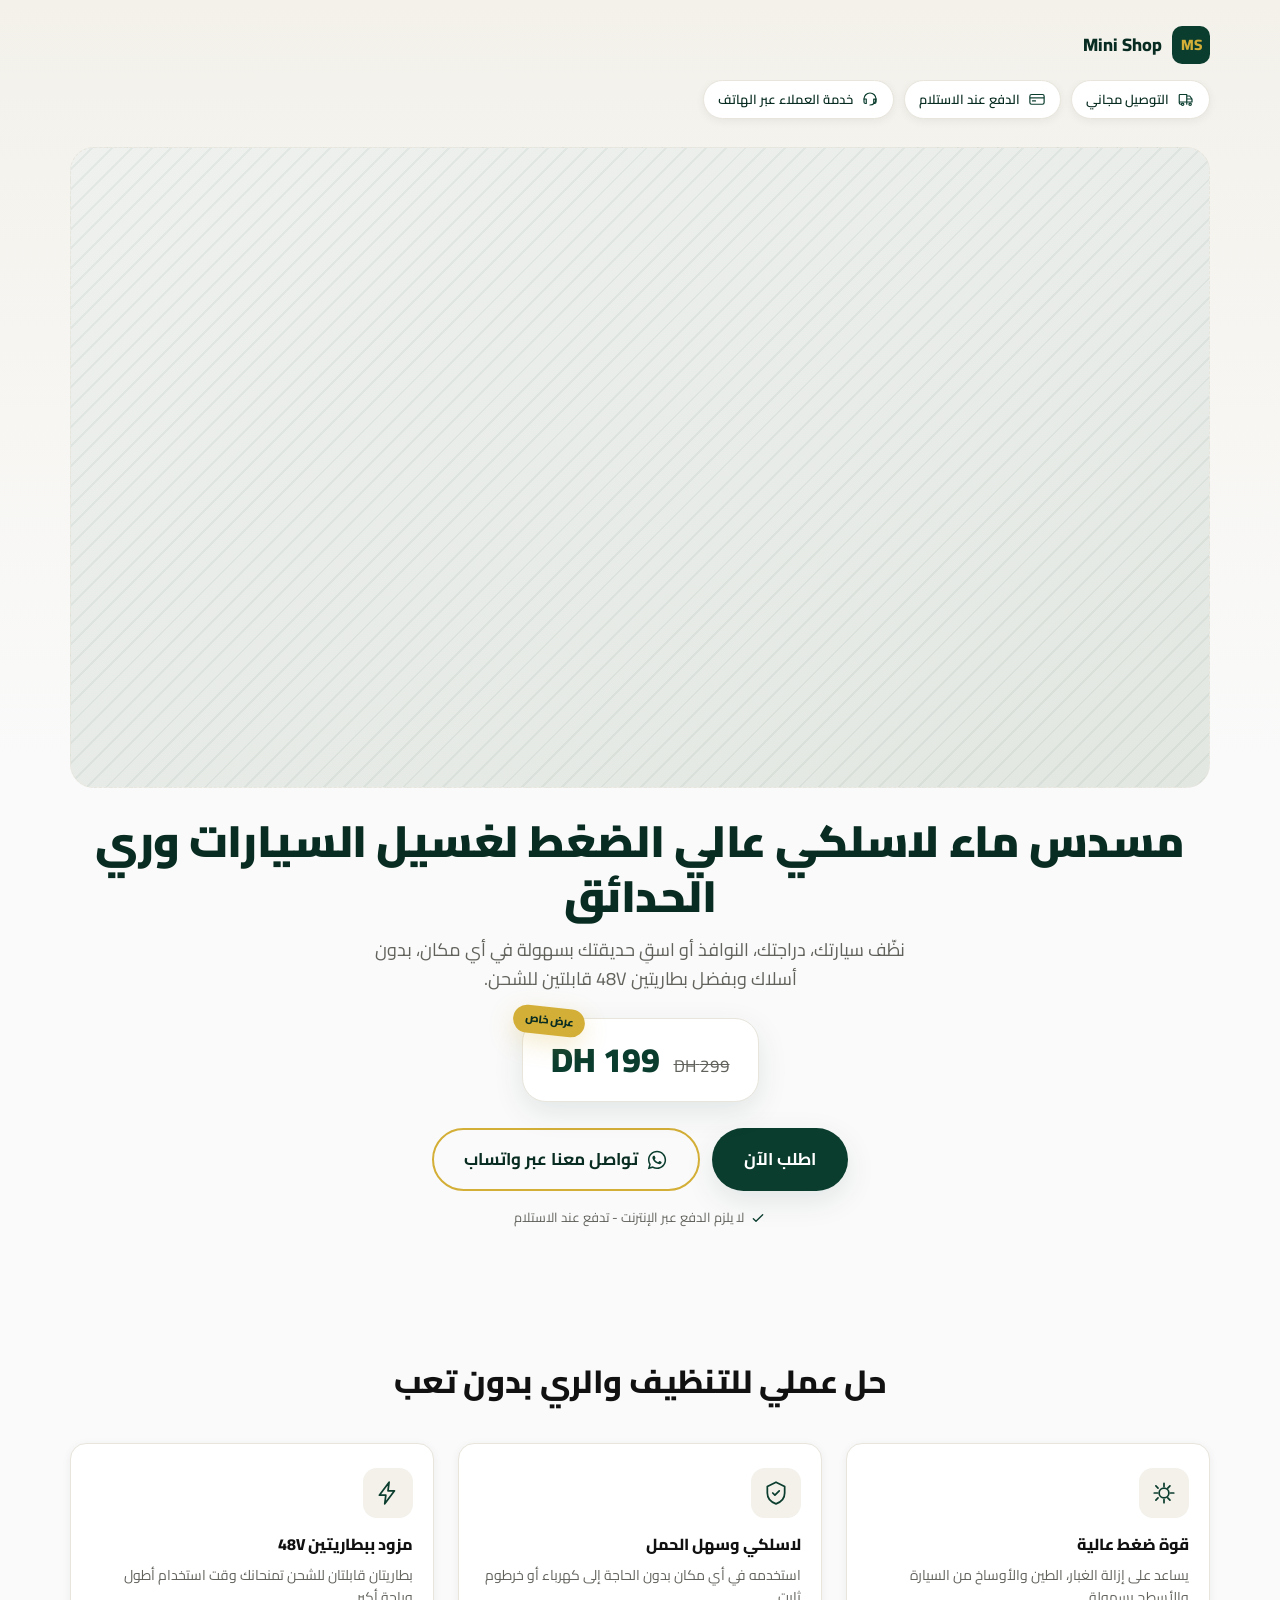
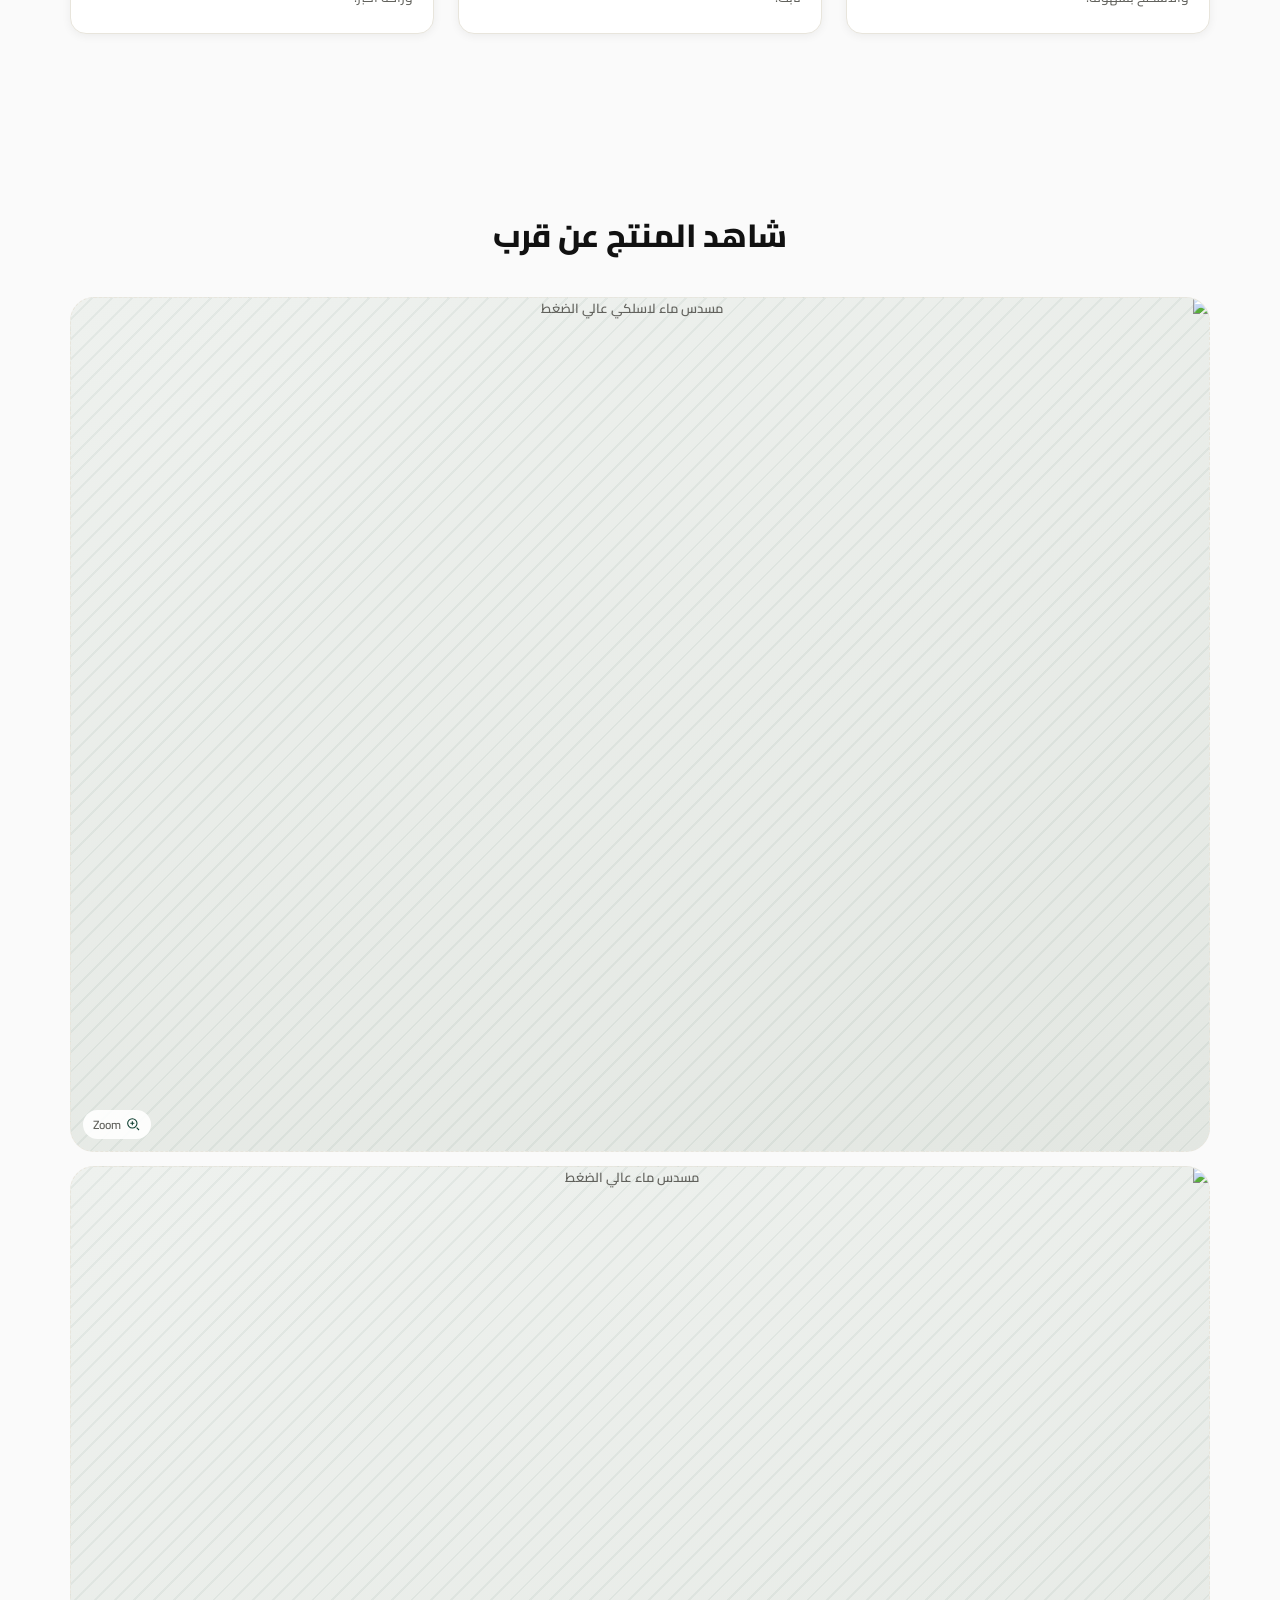
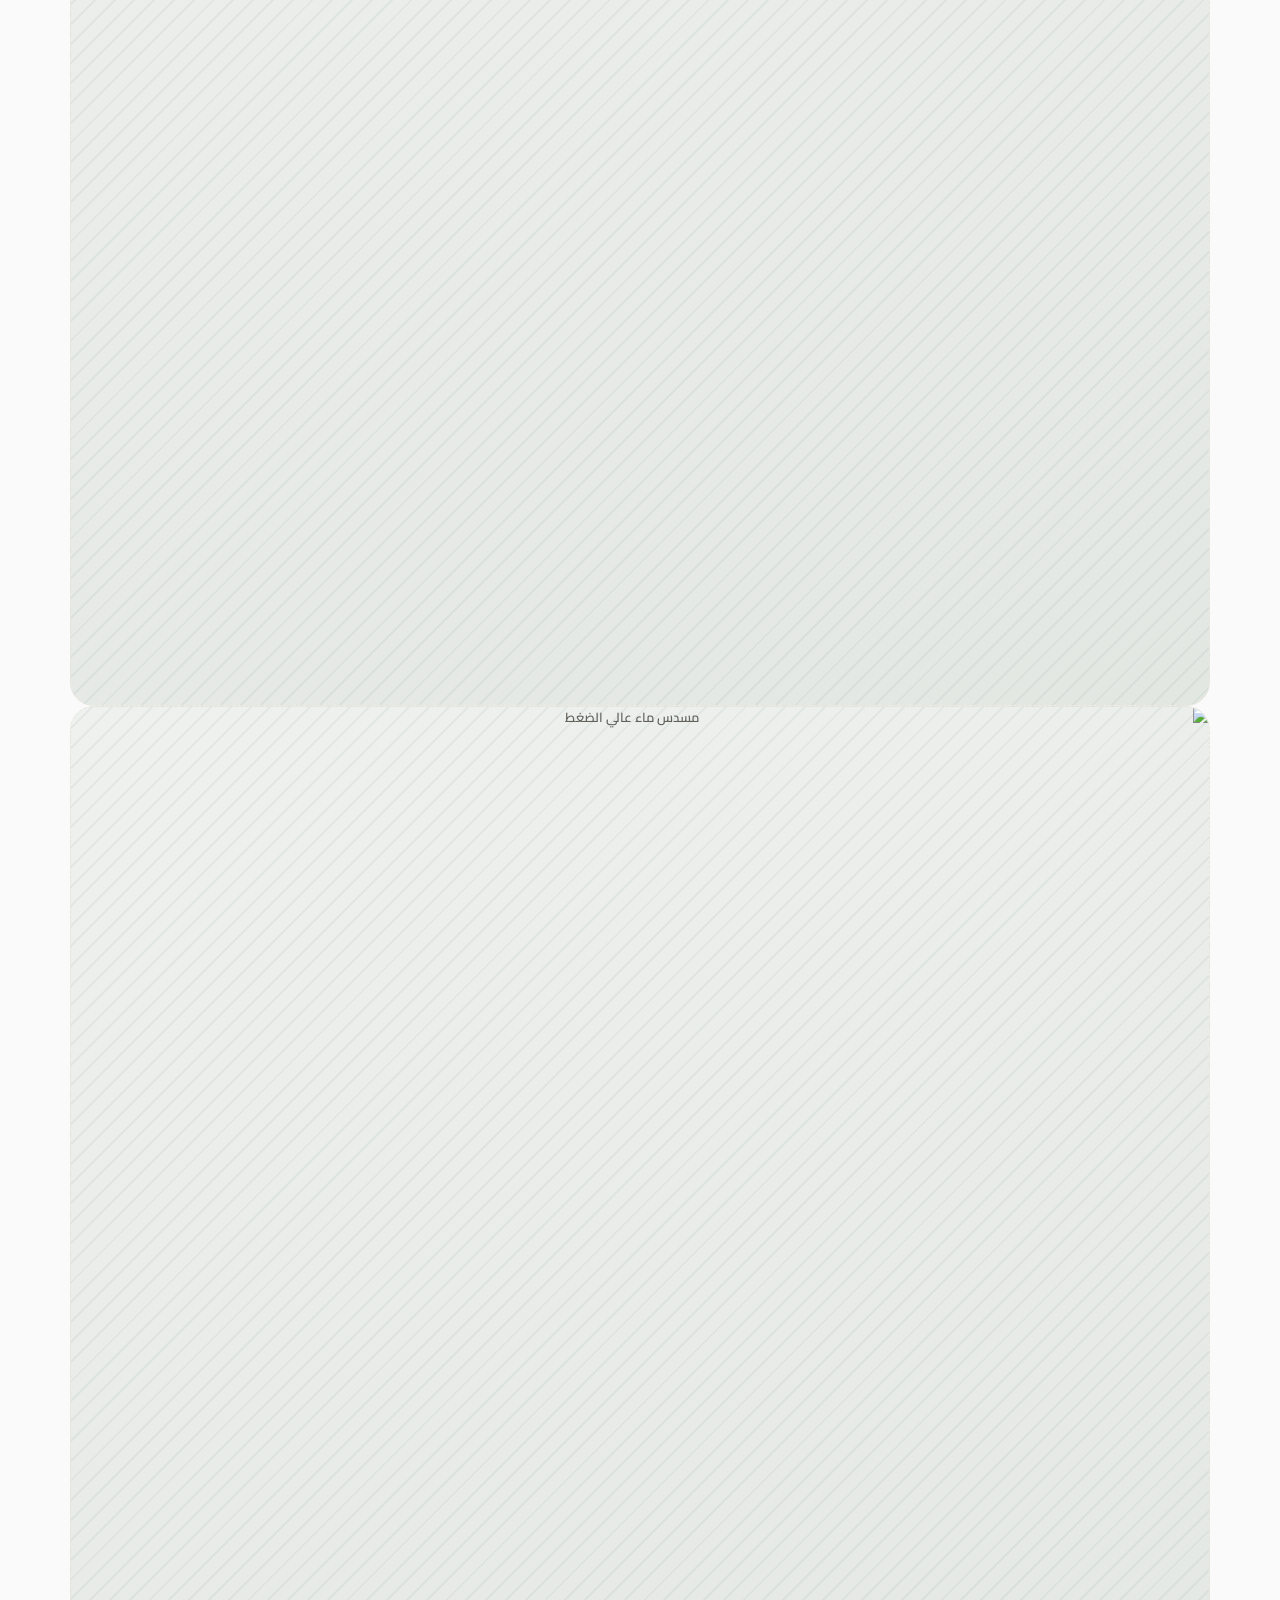
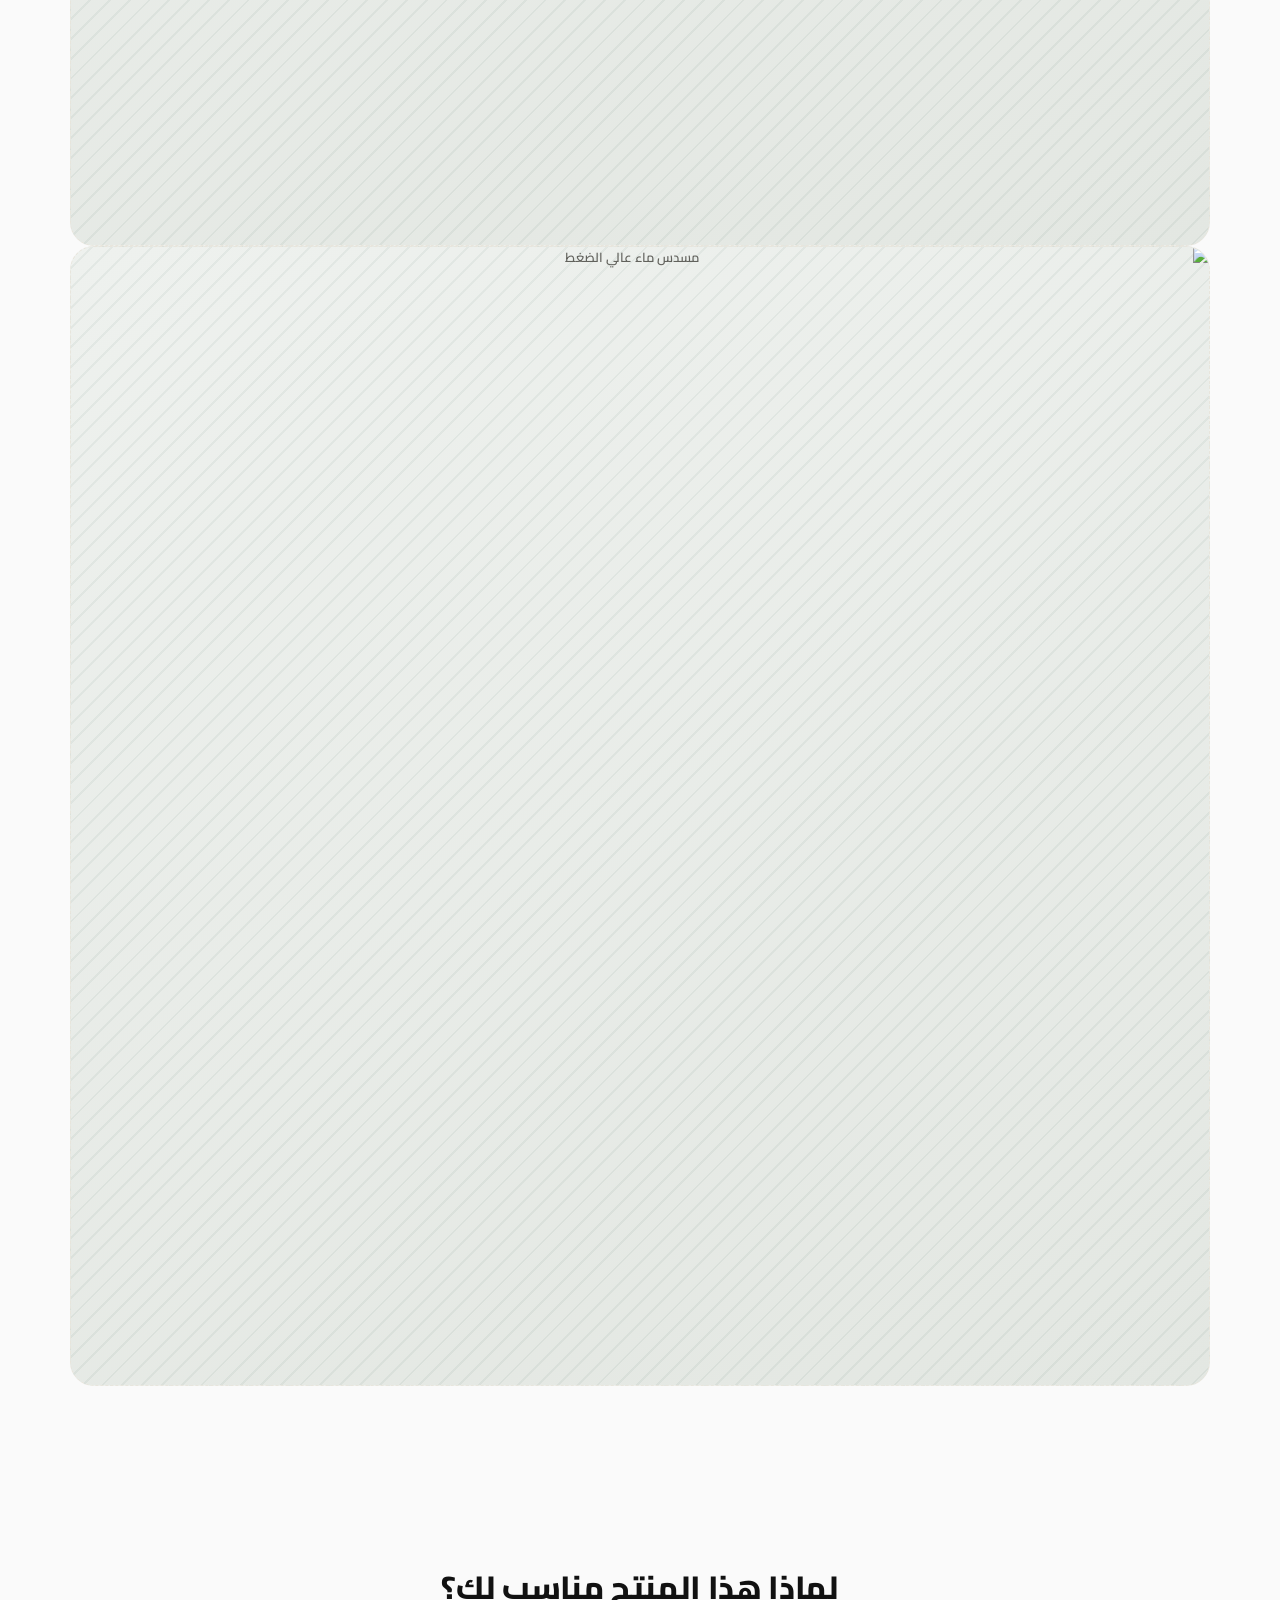
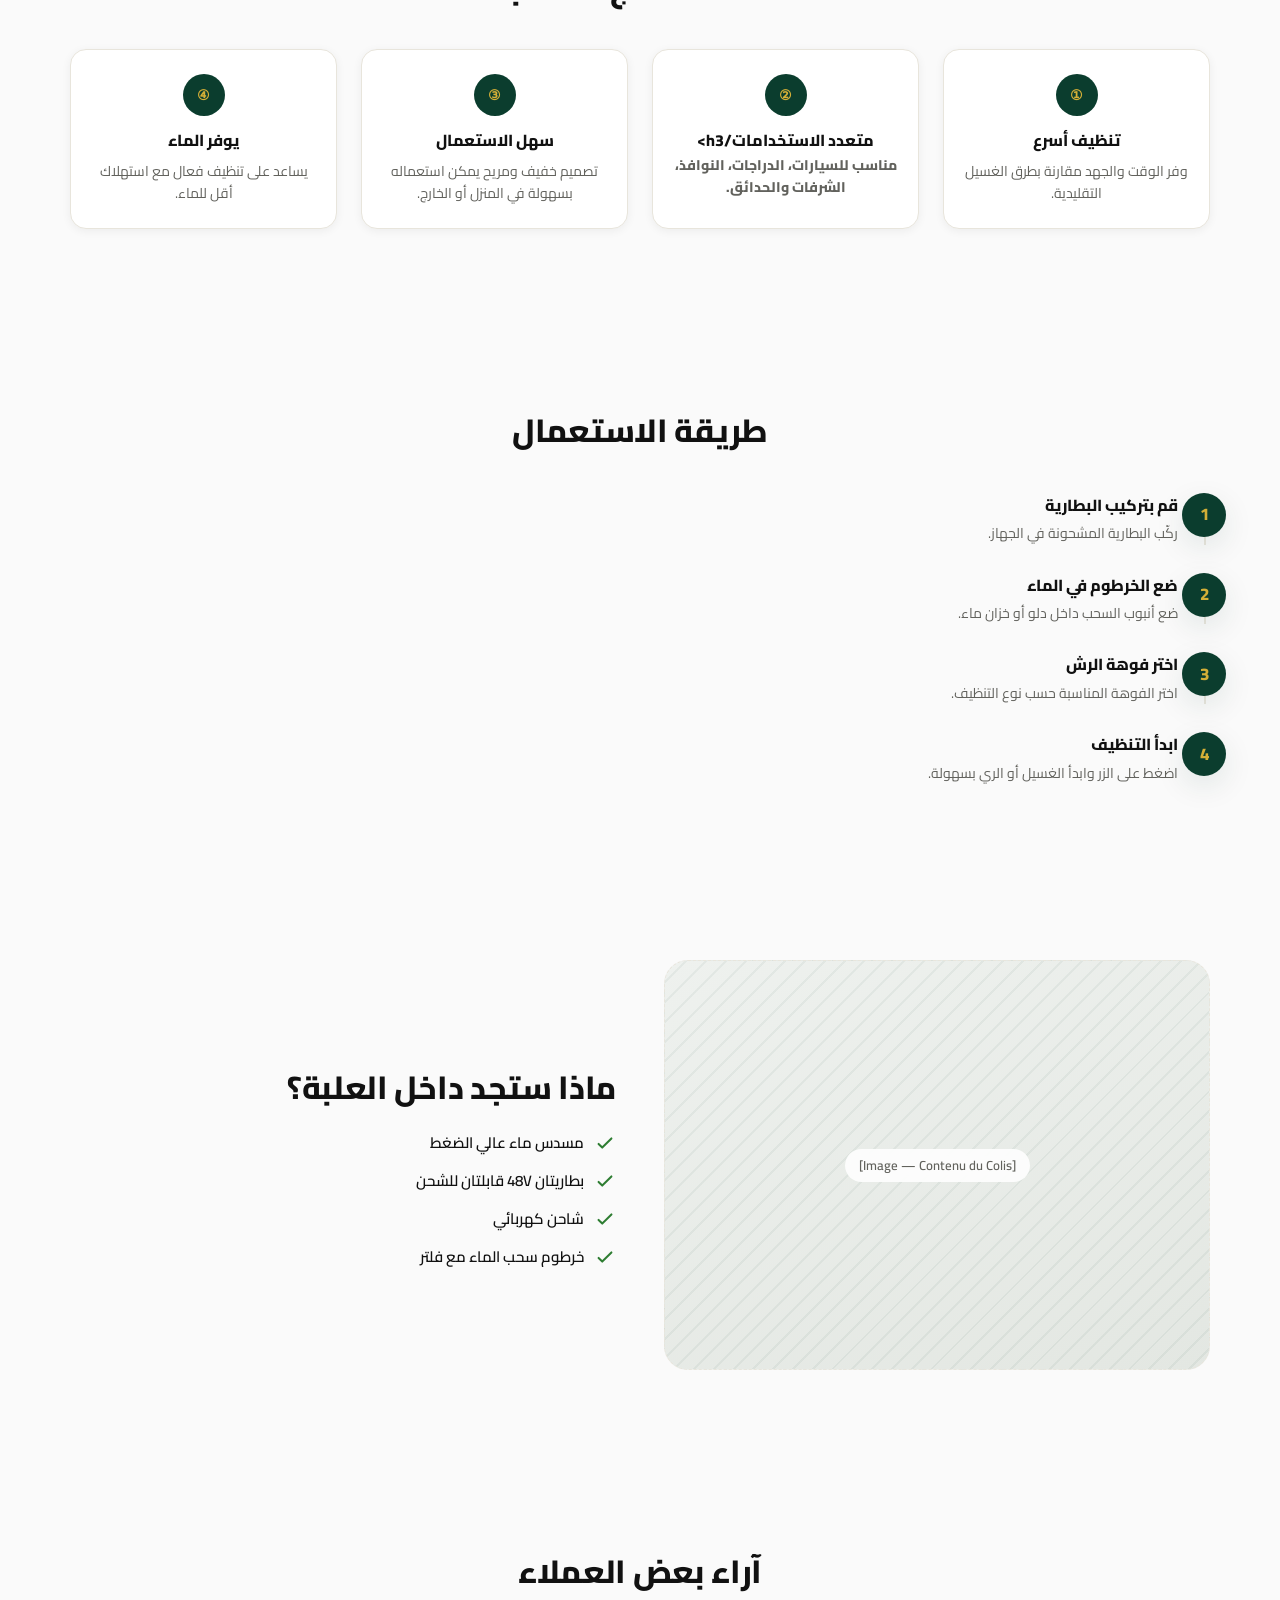
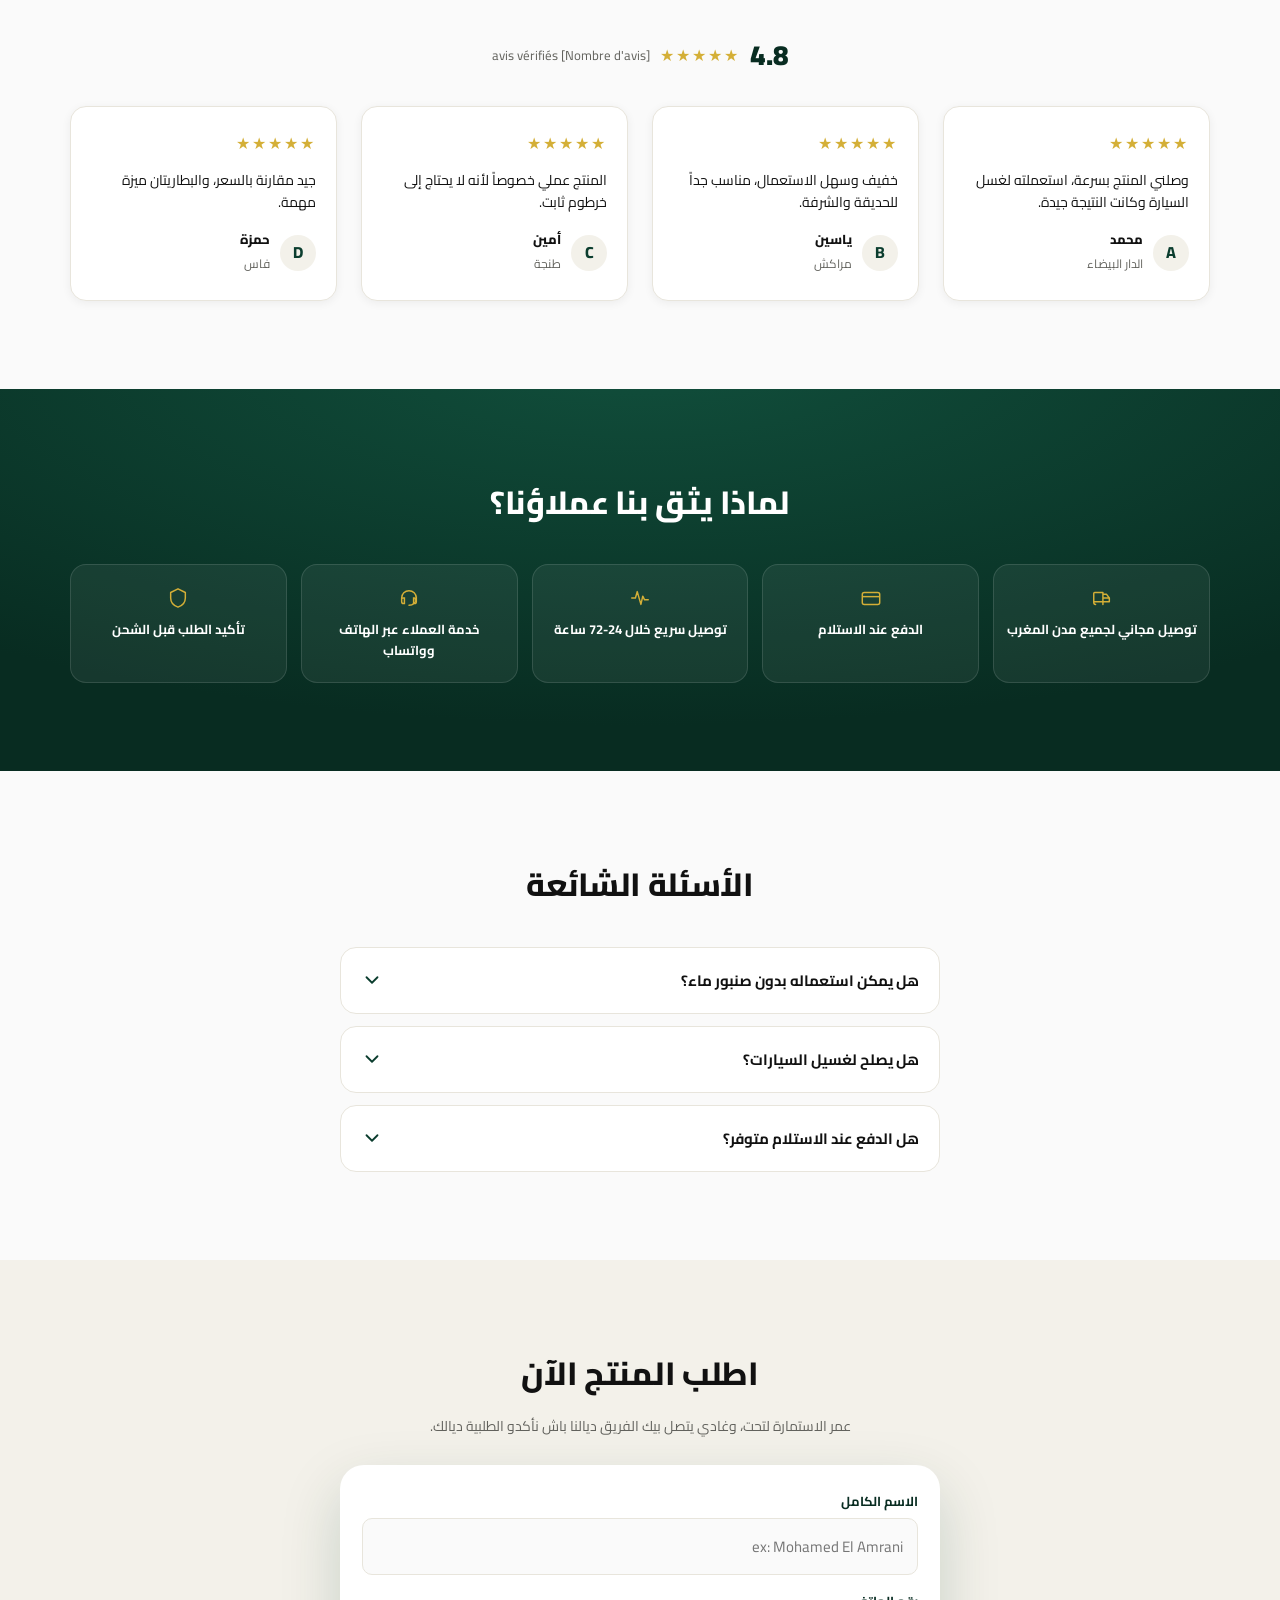
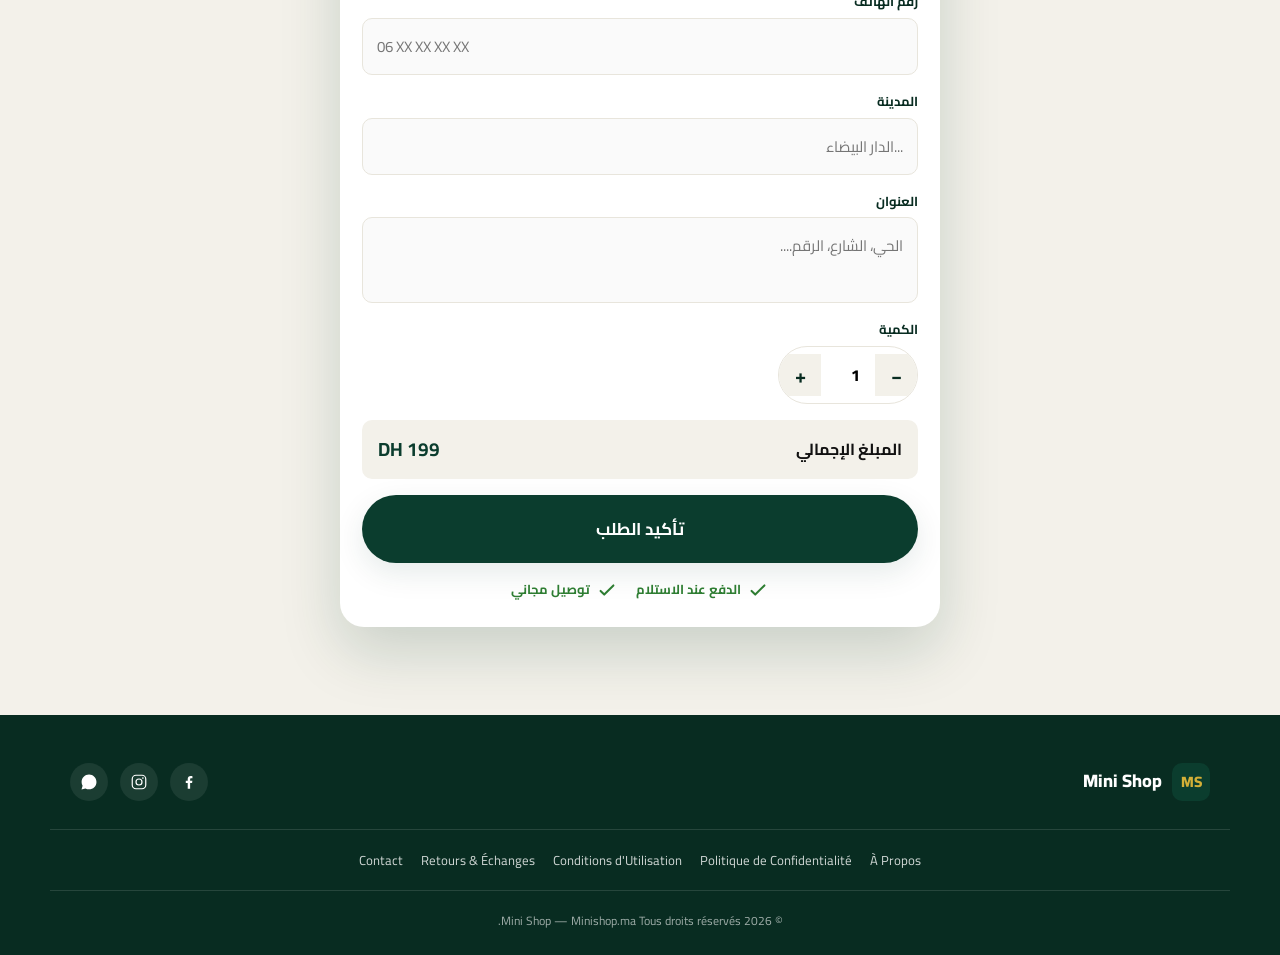
==== index.html @ 303cdee7 "Update Arabic content in index.html" ====
<!DOCTYPE html>
<!--
  ============================================================
  MINI SHOP — LANDING PAGE PRODUIT UNIQUE (COD MAROC)
  ============================================================
  Direction RTL activée par défaut (marché marocain / arabe).
  Tous les textes visibles sont des PLACEHOLDERS entre crochets [ ].
  Remplacez-les par le vrai contenu produit avant publication.

  Fichiers liés :
    - style.css  → tous les styles (design tokens en haut du fichier)
    - script.js  → interactions (CTA sticky, accordéon, zoom, formulaire)

  Voir les commentaires "🔁 À REMPLACER" dans tout le fichier pour
  la liste exacte des éléments à personnaliser (images, vidéo,
  textes, numéro WhatsApp, IDs de tracking, domaine).
  ============================================================
-->
<html lang="ar" dir="rtl">
<head>
  <meta charset="UTF-8" />
  <meta name="viewport" content="width=device-width, initial-scale=1, viewport-fit=cover" />
  <title>Mini Shop | [Titre Principal]</title>
  <meta name="description" content="[Description Courte] — التوصيل مجاني. الدفع عند الاستلام في جميع أنحاء المغرب.." />

  <!-- 🔁 À REMPLACER : remplacez "votredomaine.ma" par votre vrai nom de domaine -->
  <link rel="canonical" href="https://votredomaine.ma/" />
  <meta property="og:title" content="Mini Shop | مسدس ماء لاسلكي عالي الضغط" />
  <meta property="og:description" content="48V لغسيل السيارات وري الحدائق. توصيل مجاني والدفع عند الاستلام في المغرب." />
  <!-- 🔁 À REMPLACER : image de partage Facebook/Instagram (1200x630px) -->
  <meta property="og:image" content="images/og-cover.jpg" />
  <meta property="og:type" content="website" />

  <!-- Favicon — 🔁 À REMPLACER par le favicon de la marque -->
  <link rel="icon" type="image/png" href="images/favicon.png" />

  <!-- Police Arabic-friendly : Cairo (alternative : IBM Plex Sans Arabic) -->
  <link rel="preconnect" href="https://fonts.googleapis.com" />
  <link rel="preconnect" href="https://fonts.gstatic.com" crossorigin />
  <link href="https://fonts.googleapis.com/css2?family=Cairo:wght@400;500;600;700;800;900&display=swap" rel="stylesheet" />

  <link rel="stylesheet" href="style.css" />

  <!-- ============================================================
       🔁 À REMPLACER : GOOGLE ANALYTICS (GA4)
       Remplacez "G-XXXXXXXXXX" par votre ID de mesure réel.
       ============================================================ -->
  <!--
  <script async src="https://www.googletagmanager.com/gtag/js?id=G-XXXXXXXXXX"></script>
  <script>
    window.dataLayer = window.dataLayer || [];
    function gtag(){dataLayer.push(arguments);}
    gtag('js', new Date());
    gtag('config', 'G-XXXXXXXXXX');
  </script>
  -->

  <!-- ============================================================
       🔁 À REMPLACER : META PIXEL (Facebook/Instagram Ads)
       Remplacez "0000000000000000" par votre Pixel ID réel.
       ============================================================ -->
  <!--
  <script>
    !function(f,b,e,v,n,t,s)
    {if(f.fbq)return;n=f.fbq=function(){n.callMethod?
    n.callMethod.apply(n,arguments):n.queue.push(arguments)};
    if(!f._fbq)f._fbq=n;n.push=n;n.loaded=!0;n.version='2.0';
    n.queue=[];t=b.createElement(e);t.async=!0;
    t.src=v;s=b.getElementsByTagName(e)[0];
    s.parentNode.insertBefore(t,s)}(window, document,'script',
    'https://connect.facebook.net/en_US/fbevents.js');
    fbq('init', '0000000000000000');
    fbq('track', 'PageView');
  </script>
  <noscript><img height="1" width="1" style="display:none"
    src="https://www.facebook.com/tr?id=0000000000000000&ev=PageView&noscript=1"
  /></noscript>
  -->
</head>
<body>

  <!-- ============================================================
       SECTION 1 — HERO
       ============================================================ -->
  <header class="hero">
    <div class="container hero__top">
      <!-- 🔁 À REMPLACER : logo réel (SVG ou PNG transparent) -->
      <div class="logo">
        <span class="logo__mark">MS</span>
        <span class="logo__text">Mini Shop</span>
      </div>
    </div>

    <!-- Bandeau de confiance -->
    <ul class="trust-row container" aria-label="Garanties boutique">
      <li class="trust-row__item">
        <svg class="icon" viewBox="0 0 24 24" fill="none"><path d="M3 16V7a1 1 0 0 1 1-1h9v10M3 16h10M3 16v1a2 2 0 0 0 2 2m8-3v3m0-3h7v-4l-3-4h-4m0 4h7" stroke="currentColor" stroke-width="1.6" stroke-linecap="round" stroke-linejoin="round"/><circle cx="7.5" cy="19" r="1.6" stroke="currentColor" stroke-width="1.6"/><circle cx="17.5" cy="19" r="1.6" stroke="currentColor" stroke-width="1.6"/></svg>
        <span>التوصيل مجاني</span>
      </li>
      <li class="trust-row__item">
        <svg class="icon" viewBox="0 0 24 24" fill="none"><rect x="2.5" y="6" width="19" height="13" rx="2.2" stroke="currentColor" stroke-width="1.6"/><path d="M2.5 10.5h19" stroke="currentColor" stroke-width="1.6"/><path d="M6 14.5h4" stroke="currentColor" stroke-width="1.6" stroke-linecap="round"/></svg>
        <span>الدفع عند الاستلام</span>
      </li>
      <li class="trust-row__item">
        <svg class="icon" viewBox="0 0 24 24" fill="none"><path d="M4 12a8 8 0 1 1 8 8" stroke="currentColor" stroke-width="1.6" stroke-linecap="round"/><path d="M4 12v4a2 2 0 0 0 2 2h1v-6H5a1 1 0 0 0-1 1Z" stroke="currentColor" stroke-width="1.6" stroke-linejoin="round"/><path d="M20 12v4a2 2 0 0 1-2 2h-1v-6h1a1 1 0 0 1 1 1Z" stroke="currentColor" stroke-width="1.6" stroke-linejoin="round"/></svg>
        <span>خدمة العملاء عبر الهاتف</span>
      </li>
    </ul>

    <!-- Vidéo / Visuel principal -->
    <div class="container">
      <!-- 🔁 À REMPLACER : insérez votre <video> ou <img> produit ici -->
      <div class="media-placeholder hero__media reveal" data-zoom>
        <!--
          Exemple d'intégration vidéo réelle :
          <video class="media-placeholder__real" autoplay muted loop playsinline poster="images/poster.jpg">
            <source src="videos/produit.mp4" type="video/mp4">
          </video>
        -->
        <video class="media-placeholder__real"
       autoplay
       muted
       loop
       playsinline>

    <source src="Videos/hero-video.mp4" type="video/mp4">

</video>
      </div>
    </div>

    <div class="container hero__content reveal">
      <h1 class="hero__title">مسدس ماء لاسلكي عالي الضغط لغسيل السيارات وري الحدائق</h1>
      <p class="hero__subtitle">نظّف سيارتك، دراجتك، النوافذ أو اسقِ حديقتك بسهولة في أي مكان، بدون أسلاك وبفضل بطاريتين 48V قابلتين للشحن.</p>

      <div class="price-block">
        <div class="price-block__ribbon">عرض خاص</div>
        <span class="price-block__old">299 DH</span>
        <span class="price-block__current">199 DH</span>
      </div>

      <div class="hero__cta">
        <a href="#order" class="btn btn--primary btn--lg js-scroll-to-order">
          اطلب الآن
        </a>
        <!-- 🔁 À REMPLACER : numéro WhatsApp (format international sans le +, ex: 2126XXXXXXXX) -->
        <a href="https://wa.me/2126XXXXXXXX?text=Bonjour%2C%20je%20suis%20intéressé(e)%20par%20[Titre%20Principal]"
           class="btn btn--outline btn--lg" target="_blank" rel="noopener">
          <svg class="icon" viewBox="0 0 24 24" fill="currentColor"><path d="M12.04 2C6.58 2 2.13 6.45 2.13 11.91c0 1.75.46 3.45 1.33 4.95L2 22l5.27-1.38a9.9 9.9 0 0 0 4.77 1.21h.01c5.46 0 9.91-4.45 9.91-9.91C21.96 6.45 17.5 2 12.04 2Zm0 18.13h-.01a8.2 8.2 0 0 1-4.18-1.14l-.3-.18-3.13.82.84-3.05-.2-.31a8.2 8.2 0 0 1-1.26-4.36c0-4.54 3.7-8.24 8.25-8.24 2.2 0 4.27.86 5.83 2.42a8.18 8.18 0 0 1 2.41 5.83c0 4.55-3.7 8.21-8.25 8.21Zm4.52-6.16c-.25-.12-1.47-.72-1.7-.81-.23-.08-.39-.12-.56.13-.17.25-.64.81-.78.97-.14.17-.29.19-.54.06-.25-.12-1.04-.38-1.99-1.22-.74-.65-1.23-1.46-1.38-1.71-.14-.25-.02-.38.11-.51.11-.11.25-.29.37-.43.12-.14.16-.25.25-.41.08-.17.04-.31-.02-.43-.06-.12-.56-1.35-.77-1.85-.2-.48-.41-.42-.56-.43-.14-.01-.31-.01-.48-.01-.17 0-.43.06-.66.31-.23.25-.86.84-.86 2.05 0 1.21.88 2.38 1 2.54.12 .17 1.74 2.66 4.22 3.73.59.25 1.05.4 1.41.52.59.19 1.13.16 1.56.1.48-.07 1.47-.6 1.67-1.18.21-.58.21-1.08.15-1.18-.06-.1-.23-.16-.48-.28Z"/></svg>
          تواصل معنا عبر واتساب
        </a>
      </div>

      <p class="hero__microcopy">
        <svg class="icon icon--sm" viewBox="0 0 24 24" fill="none"><path d="m5 13 4 4L19 7" stroke="currentColor" stroke-width="2" stroke-linecap="round" stroke-linejoin="round"/></svg>
        لا يلزم الدفع عبر الإنترنت - تدفع عند الاستلام
      </p>
    </div>
  </header>


  <!-- ============================================================
       SECTION 2 — PROBLÈME / SOLUTION
       ============================================================ -->
  <section class="section problem-solution">
    <div class="container">
      <h2 class="section__title reveal">حل عملي للتنظيف والري بدون تعب</h2>
      <div class="cards-grid cards-grid--3">
        <article class="feature-card reveal">
          <div class="feature-card__icon">
            <svg viewBox="0 0 24 24" fill="none"><path d="M12 3v3m0 12v3m9-9h-3M6 12H3m14.5-6.5-2 2m-9 9-2 2m13 0-2-2m-9-9-2-2" stroke="currentColor" stroke-width="1.6" stroke-linecap="round"/><circle cx="12" cy="12" r="4.5" stroke="currentColor" stroke-width="1.6"/></svg>
          </div>
          <h3>قوة ضغط عالية</h3>
          <p>يساعد على إزالة الغبار، الطين والأوساخ من السيارة والأسطح بسهولة.</p>
        </article>
        <article class="feature-card reveal">
          <div class="feature-card__icon">
            <svg viewBox="0 0 24 24" fill="none"><path d="M12 2 4 6v6c0 5 3.4 8.4 8 10 4.6-1.6 8-5 8-10V6l-8-4Z" stroke="currentColor" stroke-width="1.6" stroke-linejoin="round"/><path d="m9 12 2 2 4-4" stroke="currentColor" stroke-width="1.6" stroke-linecap="round" stroke-linejoin="round"/></svg>
          </div>
          <h3>لاسلكي وسهل الحمل</h3>
          <p>استخدمه في أي مكان بدون الحاجة إلى كهرباء أو خرطوم ثابت.</p>
        </article>
        <article class="feature-card reveal">
          <div class="feature-card__icon">
            <svg viewBox="0 0 24 24" fill="none"><path d="M13 2 4 14h6l-1 8 9-12h-6l1-8Z" stroke="currentColor" stroke-width="1.6" stroke-linejoin="round"/></svg>
          </div>
          <h3>مزود ببطاريتين 48V</h3>
          <p>بطاريتان قابلتان للشحن تمنحانك وقت استخدام أطول وراحة أكبر.</p>
        </article>
      </div>
    </div>
  </section>


  <!-- ============================================================
       SECTION 3 — GALERIE PRODUIT
       ============================================================ -->
  <section class="section gallery">
    <div class="container">
      <h2 class="section__title reveal">شاهد المنتج عن قرب</h2>

      <!-- 🔁 À REMPLACER : grande image produit (1200x900px recommandé) -->
      <div class="media-placeholder gallery__main reveal" data-zoom data-lightbox>

    <img src="Images/photo1.png"
         alt="مسدس ماء لاسلكي عالي الضغط"
         class="media-placeholder__real">

    <span class="zoom-hint">
        <svg class="icon icon--sm" viewBox="0 0 24 24" fill="none">
            <circle cx="11" cy="11" r="7" stroke="currentColor" stroke-width="1.6"/>
            <path d="m21 21-3.5-3.5" stroke="currentColor" stroke-width="1.6"/>
            <path d="M11 8v6M8 11h6" stroke="currentColor" stroke-width="1.6"/>
        </svg>
        Zoom
    </span>

</div>

      <!-- 🔁 À REMPLACER : grille de photos secondaires (zoom au clic / survol) -->
      <div class="media-placeholder gallery__thumb reveal" data-zoom data-lightbox>

    <img src="Images/photo2.png"
         alt="مسدس ماء عالي الضغط"
         class="media-placeholder__real">

</div>
        <div class="media-placeholder gallery__thumb reveal" data-zoom data-lightbox>

    <img src="Images/photo3.png"
         alt="مسدس ماء عالي الضغط"
         class="media-placeholder__real">

</div>
        <div class="media-placeholder gallery__thumb reveal" data-zoom data-lightbox>

    <img src="Images/photo4.png"
         alt="مسدس ماء عالي الضغط"
         class="media-placeholder__real">

</div>
      </div>
    </div>
  </section>


  <!-- ============================================================
       SECTION 4 — AVANTAGES (BENEFITS)
       ============================================================ -->
  <section class="section benefits">
    <div class="container">
      <h2 class="section__title reveal">لماذا هذا المنتج مناسب لك؟</h2>
      <div class="cards-grid cards-grid--4">
        <article class="benefit-card reveal">
          <div class="benefit-card__icon">①</div>
          <h3>تنظيف أسرع</h3>
          <p>وفر الوقت والجهد مقارنة بطرق الغسيل التقليدية.</p>
        </article>
        <article class="benefit-card reveal">
          <div class="benefit-card__icon">②</div>
          <h3>متعدد الاستخدامات/h3>
          <p>مناسب للسيارات، الدراجات، النوافذ، الشرفات والحدائق.</p>
        </article>
        <article class="benefit-card reveal">
          <div class="benefit-card__icon">③</div>
          <h3>سهل الاستعمال</h3>
          <p>تصميم خفيف ومريح يمكن استعماله بسهولة في المنزل أو الخارج.</p>
        </article>
        <article class="benefit-card reveal">
          <div class="benefit-card__icon">④</div>
          <h3>يوفر الماء</h3>
          <p>يساعد على تنظيف فعال مع استهلاك أقل للماء.</p>
        </article>
      </div>
    </div>
  </section>


  <!-- ============================================================
       SECTION 5 — COMMENT ÇA MARCHE
       ============================================================ -->
  <section class="section how-it-works">
    <div class="container">
      <h2 class="section__title reveal">طريقة الاستعمال</h2>
      <ol class="timeline">
        <li class="timeline__step reveal">
          <span class="timeline__num">1</span>
          <div class="timeline__body">
            <h3>قم بتركيب البطارية</h3>
            <p>ركّب البطارية المشحونة في الجهاز.</p>
          </div>
        </li>
        <li class="timeline__step reveal">
          <span class="timeline__num">2</span>
          <div class="timeline__body">
            <h3>ضع الخرطوم في الماء</h3>
            <p>ضع أنبوب السحب داخل دلو أو خزان ماء.</p>
          </div>
        </li>
        <li class="timeline__step reveal">
          <span class="timeline__num">3</span>
          <div class="timeline__body">
            <h3>اختر فوهة الرش</h3>
            <p>اختر الفوهة المناسبة حسب نوع التنظيف.</p>
          </div>
        </li>
        <li class="timeline__step reveal">
          <span class="timeline__num">4</span>
          <div class="timeline__body">
            <h3>ابدأ التنظيف</h3>
            <p>اضغط على الزر وابدأ الغسيل أو الري بسهولة.</p>
          </div>
        </li>
      </ol>
    </div>
  </section>


  <!-- ============================================================
       SECTION 6 — AVANT / APRÈS
       ============================================================ -->

  <!-- ============================================================
       SECTION 7 — CONTENU DE LA COMMANDE
       ============================================================ -->
  <section class="section whats-included">
    <div class="container whats-included__grid">
      <!-- 🔁 À REMPLACER : photo du produit avec tous ses accessoires -->
      <div class="media-placeholder whats-included__media reveal" data-zoom>
        <span class="media-placeholder__label">[Image — Contenu du Colis]</span>
      </div>
      <div class="whats-included__list reveal">
        <h2 class="section__title section__title--start">ماذا ستجد داخل العلبة؟</h2>
        <ul class="check-list">
          <li>
            <svg class="icon icon--check" viewBox="0 0 24 24" fill="none"><path d="m5 13 4 4L19 7" stroke="currentColor" stroke-width="2.2" stroke-linecap="round" stroke-linejoin="round"/></svg>
            <span>مسدس ماء عالي الضغط</span>
          </li>
          <li>
            <svg class="icon icon--check" viewBox="0 0 24 24" fill="none"><path d="m5 13 4 4L19 7" stroke="currentColor" stroke-width="2.2" stroke-linecap="round" stroke-linejoin="round"/></svg>
            <span>بطاريتان 48V قابلتان للشحن </span>
          </li>
          <li>
            <svg class="icon icon--check" viewBox="0 0 24 24" fill="none"><path d="m5 13 4 4L19 7" stroke="currentColor" stroke-width="2.2" stroke-linecap="round" stroke-linejoin="round"/></svg>
            <span>شاحن كهربائي</span>
          </li>
          <li>
            <svg class="icon icon--check" viewBox="0 0 24 24" fill="none"><path d="m5 13 4 4L19 7" stroke="currentColor" stroke-width="2.2" stroke-linecap="round" stroke-linejoin="round"/></svg>
            <span>خرطوم سحب الماء مع فلتر</span>
          </li>
        </ul>
      </div>
    </div>
  </section>


  <!-- ============================================================
       SECTION 8 — AVIS CLIENTS
       ============================================================ -->
  <section class="section reviews">
    <div class="container">
      <h2 class="section__title reveal">آراء بعض العملاء</h2>
      <div class="reviews__summary reveal">
        <span class="reviews__score">4.8</span>
        <span class="stars" aria-label="4.8 sur 5">★★★★★</span>
        <span class="reviews__count">[Nombre d'avis] avis vérifiés</span>
      </div>

      <div class="cards-grid cards-grid--4">
        <article class="review-card reveal">
          <div class="stars" aria-hidden="true">★★★★★</div>
          <p class="review-card__text">وصلني المنتج بسرعة، استعملته لغسل السيارة وكانت النتيجة جيدة.</p>
          <div class="review-card__author">
            <span class="avatar">A</span>
            <div>
              <strong>محمد</strong>
              <span class="review-card__city">الدار البيضاء</span>
            </div>
          </div>
        </article>
        <article class="review-card reveal">
          <div class="stars" aria-hidden="true">★★★★★</div>
          <p class="review-card__text">خفيف وسهل الاستعمال، مناسب جداً للحديقة والشرفة.</p>
          <div class="review-card__author">
            <span class="avatar">B</span>
            <div>
              <strong>ياسين</strong>
              <span class="review-card__city">مراكش</span>
            </div>
          </div>
        </article>
        <article class="review-card reveal">
          <div class="stars" aria-hidden="true">★★★★★</div>
          <p class="review-card__text">المنتج عملي خصوصاً لأنه لا يحتاج إلى خرطوم ثابت.</p>
          <div class="review-card__author">
            <span class="avatar">C</span>
            <div>
              <strong>أمين</strong>
              <span class="review-card__city">طنجة</span>
            </div>
          </div>
        </article>
        <article class="review-card reveal">
          <div class="stars" aria-hidden="true">★★★★★</div>
          <p class="review-card__text">جيد مقارنة بالسعر، والبطاريتان ميزة مهمة.</p>
          <div class="review-card__author">
            <span class="avatar">D</span>
            <div>
              <strong>حمزة</strong>
              <span class="review-card__city">فاس</span>
            </div>
          </div>
        </article>
      </div>
    </div>
  </section>


  <!-- ============================================================
       SECTION 9 — RÉASSURANCE / CONFIANCE
       ============================================================ -->
  <section class="section trust-section">
    <div class="container">
      <h2 class="section__title section__title--light reveal">لماذا يثق بنا عملاؤنا؟</h2>
      <div class="trust-grid">
        <div class="trust-grid__item reveal">
          <svg class="icon" viewBox="0 0 24 24" fill="none"><path d="M3 16V7a1 1 0 0 1 1-1h9v10M3 16h10M3 16v1a2 2 0 0 0 2 2m8-3v3m0-3h7v-4l-3-4h-4m0 4h7" stroke="currentColor" stroke-width="1.6" stroke-linecap="round" stroke-linejoin="round"/></svg>
          <span>توصيل مجاني لجميع مدن المغرب</span>
        </div>
        <div class="trust-grid__item reveal">
          <svg class="icon" viewBox="0 0 24 24" fill="none"><rect x="2.5" y="6" width="19" height="13" rx="2.2" stroke="currentColor" stroke-width="1.6"/><path d="M2.5 10.5h19" stroke="currentColor" stroke-width="1.6"/></svg>
          <span>الدفع عند الاستلام</span>
        </div>
        <div class="trust-grid__item reveal">
          <svg class="icon" viewBox="0 0 24 24" fill="none"><path d="M3 12h4l2-7 4 14 2-9 2 4h4" stroke="currentColor" stroke-width="1.6" stroke-linecap="round" stroke-linejoin="round"/></svg>
          <span>توصيل سريع خلال 24-72 ساعة</span>
        </div>
        <div class="trust-grid__item reveal">
          <svg class="icon" viewBox="0 0 24 24" fill="none"><path d="M4 12a8 8 0 1 1 8 8" stroke="currentColor" stroke-width="1.6" stroke-linecap="round"/><path d="M4 12v4a2 2 0 0 0 2 2h1v-6H5a1 1 0 0 0-1 1Z" stroke="currentColor" stroke-width="1.6"/><path d="M20 12v4a2 2 0 0 1-2 2h-1v-6h1a1 1 0 0 1 1 1Z" stroke="currentColor" stroke-width="1.6"/></svg>
          <span>خدمة العملاء عبر الهاتف وواتساب</span>
        </div>
        <div class="trust-grid__item reveal">
          <svg class="icon" viewBox="0 0 24 24" fill="none"><path d="M12 2 4 6v6c0 5 3.4 8.4 8 10 4.6-1.6 8-5 8-10V6l-8-4Z" stroke="currentColor" stroke-width="1.6" stroke-linejoin="round"/></svg>
          <span>تأكيد الطلب قبل الشحن</span>
        </div>
      </div>
    </div>
  </section>


  <!-- ============================================================
       SECTION 10 — FAQ
       ============================================================ -->
  <section class="section faq">
    <div class="container container--narrow">
      <h2 class="section__title reveal">الأسئلة الشائعة</h2>
      <div class="accordion reveal">
        <div class="accordion__item">
          <button class="accordion__trigger" aria-expanded="false">
            <span>هل يمكن استعماله بدون صنبور ماء؟</span>
            <svg class="icon accordion__chevron" viewBox="0 0 24 24" fill="none"><path d="m6 9 6 6 6-6" stroke="currentColor" stroke-width="2" stroke-linecap="round" stroke-linejoin="round"/></svg>
          </button>
          <div class="accordion__panel">
            <p>نعم، يمكنه سحب الماء من دلو أو خزان ماء باستعمال الخرطوم المرفق.</p>
          </div>
        </div>
        <div class="accordion__item">
          <button class="accordion__trigger" aria-expanded="false">
            <span>هل يصلح لغسيل السيارات؟</span>
            <svg class="icon accordion__chevron" viewBox="0 0 24 24" fill="none"><path d="m6 9 6 6 6-6" stroke="currentColor" stroke-width="2" stroke-linecap="round" stroke-linejoin="round"/></svg>
          </button>
          <div class="accordion__panel">
            <p>نعم، مناسب لغسيل السيارات، الدراجات، النوافذ والأسطح الخارجية.</p>
          </div>
        </div>
        <div class="accordion__item">
          <button class="accordion__trigger" aria-expanded="false">
            <span>هل الدفع عند الاستلام متوفر؟</span>
            <svg class="icon accordion__chevron" viewBox="0 0 24 24" fill="none"><path d="m6 9 6 6 6-6" stroke="currentColor" stroke-width="2" stroke-linecap="round" stroke-linejoin="round"/></svg>
          </button>
          <div class="accordion__panel">
            <p>نعم، يمكنكم الدفع عند استلام الطلب، مع توصيل مجاني داخل المغرب.</p>
          </div>
        </div>
      </div>
    </div>
  </section>


  <!-- ============================================================
       SECTION 11 — FORMULAIRE DE COMMANDE
       ============================================================ -->
  <section class="section order-form" id="order">
    <div class="container container--narrow">
      <h2 class="section__title reveal">اطلب المنتج الآن</h2>
      <p class="order-form__subtitle reveal">عمر الاستمارة لتحت، وغادي يتصل بيك الفريق ديالنا باش نأكدو الطلبية ديالك.</p>

      <form class="order-card reveal" id="orderForm" novalidate>
        <!-- 🔁 Champ caché utile pour identifier le produit côté back-office / Google Sheet -->
        <input type="hidden" name="product" value="[Titre Principal]" />

        <div class="field">
          <label for="fullName">الاسم الكامل</label>
          <input id="fullName" name="fullName" type="text" placeholder="ex: Mohamed El Amrani" required />
        </div>

        <div class="field">
          <label for="phone">رقم الهاتف</label>
          <input id="phone" name="phone" type="tel" inputmode="numeric" placeholder="06 XX XX XX XX" required />
        </div>

        <div class="field">
          <label for="city">المدينة</label>
          <input id="city" name="city" type="text" placeholder="...الدار البيضاء" required />
        </div>

        <div class="field">
          <label for="address">العنوان</label>
          <textarea id="address" name="address" rows="2" placeholder="الحي، الشارع، الرقم...." required></textarea>
        </div>

        <div class="field">
          <label for="quantity">الكمية</label>
          <div class="stepper">
            <button type="button" class="stepper__btn" data-step="-1" aria-label="Diminuer la quantité">−</button>
            <input id="quantity" name="quantity" type="number" min="1" max="10" value="1" readonly />
            <button type="button" class="stepper__btn" data-step="1" aria-label="Augmenter la quantité">+</button>
          </div>
        </div>

        <div class="order-card__total">
          <span>المبلغ الإجمالي </span>
          <strong id="orderTotal">[Prix Actuel] DH</strong>
        </div>

        <button type="submit" class="btn btn--primary btn--lg btn--full">
          تأكيد الطلب
        </button>

        <ul class="order-card__perks">
          <li>
            <svg class="icon icon--check" viewBox="0 0 24 24" fill="none"><path d="m5 13 4 4L19 7" stroke="currentColor" stroke-width="2.2" stroke-linecap="round" stroke-linejoin="round"/></svg>
            الدفع عند الاستلام
          </li>
          <li>
            <svg class="icon icon--check" viewBox="0 0 24 24" fill="none"><path d="m5 13 4 4L19 7" stroke="currentColor" stroke-width="2.2" stroke-linecap="round" stroke-linejoin="round"/></svg>
            توصيل مجاني
          </li>
        </ul>

        <p class="order-card__success" id="orderSuccess" role="status" hidden>
          ✓ لقد تم استلام طلبك. سوف يتصل بك فريقنا قريبًا جدًا!
        </p>
      </form>
    </div>
  </section>


  <!-- ============================================================
       CTA STICKY MOBILE
       ============================================================ -->
  <div class="sticky-cta" id="stickyCta">
    <div class="sticky-cta__price">
      <span class="sticky-cta__old">299 DH</span>
      <span class="sticky-cta__current">199 DH</span>
    </div>
    <a href="#order" class="btn btn--primary js-scroll-to-order">اطلب الآن</a>
  </div>


  <!-- ============================================================
       SECTION 12 — FOOTER
       ============================================================ -->
  <footer class="footer">
    <div class="container footer__top">
      <div class="logo logo--footer">
        <span class="logo__mark">MS</span>
        <span class="logo__text">Mini Shop</span>
      </div>

      <div class="footer__socials">
        <!-- 🔁 À REMPLACER : liens réels vers vos réseaux sociaux -->
        <a href="https://www.facebook.com/profile.php?id=61590767294072" target="_blank" rel="noopener" aria-label="Facebook">
          <svg class="icon" viewBox="0 0 24 24" fill="currentColor"><path d="M13.5 21v-7.6h2.6l.4-3h-3V8.4c0-.9.3-1.5 1.6-1.5h1.5V4.2C16.3 4.1 15.3 4 14.2 4c-2.3 0-3.9 1.4-3.9 4v2.4H7.7v3h2.6V21h3.2Z"/></svg>
        </a>
        <a href="https://instagram.com/" target="_blank" rel="noopener" aria-label="Instagram">
          <svg class="icon" viewBox="0 0 24 24" fill="none"><rect x="3" y="3" width="18" height="18" rx="5" stroke="currentColor" stroke-width="1.6"/><circle cx="12" cy="12" r="4" stroke="currentColor" stroke-width="1.6"/><circle cx="17.2" cy="6.8" r="1.1" fill="currentColor"/></svg>
        </a>
        <!-- 🔁 À REMPLACER : numéro WhatsApp -->
        <a href="https://wa.me/2126XXXXXXXX" target="_blank" rel="noopener" aria-label="WhatsApp">
          <svg class="icon" viewBox="0 0 24 24" fill="currentColor"><path d="M12.04 2C6.58 2 2.13 6.45 2.13 11.91c0 1.75.46 3.45 1.33 4.95L2 22l5.27-1.38a9.9 9.9 0 0 0 4.77 1.21h.01c5.46 0 9.91-4.45 9.91-9.91C21.96 6.45 17.5 2 12.04 2Z"/></svg>
        </a>
      </div>
    </div>

    <nav class="container footer__links" aria-label="Liens utiles">
      <a href="#">À Propos</a>
      <a href="#">Politique de Confidentialité</a>
      <a href="#">Conditions d'Utilisation</a>
      <a href="#">Retours &amp; Échanges</a>
      <a href="#">Contact</a>
    </nav>

    <div class="container footer__bottom">
      <!-- 🔁 À REMPLACER : nom de domaine / année -->
      <p>© 2026 Mini Shop — Minishop.ma Tous droits réservés.</p>
    </div>
  </footer>

  <!-- Lightbox (zoom image plein écran) -->
  <div class="lightbox" id="lightbox" aria-hidden="true">
    <button class="lightbox__close" id="lightboxClose" aria-label="Fermer">✕</button>
    <div class="lightbox__content"></div>
  </div>

  <script src="script.js"></script>
</body>
</html>
---- style.css ----
/* ============================================================
   MINI SHOP — STYLE.CSS
   Design premium mobile-first inspiré Apple / Stripe / Linear
   Direction RTL native (marché marocain)
   ============================================================ */

/* ---------- 1. DESIGN TOKENS ---------- */
:root {
  /* Couleurs */
  --color-primary: #0B3D2E;
  --color-primary-dark: #082c21;
  --color-primary-light: #114f3c;
  --color-secondary: #D4AF37;
  --color-secondary-light: #f3e3ab;
  --color-bg: #FAFAFA;
  --color-bg-alt: #F3F1EA;
  --color-surface: #FFFFFF;
  --color-text: #111111;
  --color-text-muted: #62625d;
  --color-success: #2E7D32;
  --color-border: #E8E5DC;

  /* Rayons */
  --radius-sm: 10px;
  --radius-md: 16px;
  --radius-lg: 24px;
  --radius-pill: 999px;

  /* Ombres */
  --shadow-sm: 0 2px 10px rgba(17, 17, 17, 0.06);
  --shadow-md: 0 10px 30px rgba(11, 61, 46, 0.10);
  --shadow-lg: 0 24px 60px rgba(11, 61, 46, 0.18);
  --shadow-gold: 0 8px 24px rgba(212, 175, 55, 0.25);

  /* Mise en page */
  --container-width: 1180px;
  --container-narrow: 640px;
  --transition: 0.25s cubic-bezier(0.4, 0, 0.2, 1);
  --transition-slow: 0.5s cubic-bezier(0.16, 1, 0.3, 1);

  --sticky-cta-h: 76px;
}

/* ---------- 2. RESET ---------- */
*, *::before, *::after { box-sizing: border-box; }
html { scroll-behavior: smooth; }
body {
  margin: 0;
  background: var(--color-bg);
  color: var(--color-text);
  font-family: "Cairo", "IBM Plex Sans Arabic", -apple-system, "Segoe UI", Tahoma, sans-serif;
  line-height: 1.6;
  -webkit-font-smoothing: antialiased;
  text-rendering: optimizeLegibility;
  padding-bottom: var(--sticky-cta-h);
  overflow-x: hidden;
}
img { max-width: 100%; display: block; }
ul, ol { margin: 0; padding: 0; list-style: none; }
h1, h2, h3, p { margin: 0; }
a { color: inherit; text-decoration: none; }
button { font-family: inherit; cursor: pointer; }
input, textarea { font-family: inherit; }

@media (prefers-reduced-motion: reduce) {
  *, *::before, *::after { animation-duration: 0.001ms !important; transition-duration: 0.001ms !important; }
  html { scroll-behavior: auto; }
}

:focus-visible {
  outline: 2px solid var(--color-secondary);
  outline-offset: 2px;
}

/* ---------- 3. LAYOUT HELPERS ---------- */
.container {
  width: 100%;
  max-width: var(--container-width);
  margin-inline: auto;
  padding-inline: 20px;
}
.container--narrow { max-width: var(--container-narrow); }

.section { padding: 56px 0; }
@media (min-width: 768px) { .section { padding: 88px 0; } }

.section__title {
  font-size: clamp(22px, 5vw, 32px);
  font-weight: 800;
  text-align: center;
  margin-bottom: 36px;
  letter-spacing: -0.01em;
}
.section__title--start { text-align: start; margin-bottom: 18px; }
.section__title--light { color: var(--color-surface); }

.icon { width: 22px; height: 22px; color: var(--color-primary); flex-shrink: 0; }
.icon--sm { width: 16px; height: 16px; }
.icon--check { color: var(--color-success); }

/* Scroll reveal */
.reveal {
  opacity: 0;
  transform: translateY(18px);
  transition: opacity 0.7s ease, transform 0.7s cubic-bezier(0.16, 1, 0.3, 1);
}
.reveal.is-visible { opacity: 1; transform: translateY(0); }

/* ---------- 4. BOUTONS ---------- */
.btn {
  display: inline-flex;
  align-items: center;
  justify-content: center;
  gap: 8px;
  padding: 14px 26px;
  border-radius: var(--radius-pill);
  font-weight: 700;
  font-size: 16px;
  border: 2px solid transparent;
  transition: transform var(--transition), box-shadow var(--transition), background var(--transition);
  white-space: nowrap;
}
.btn--primary {
  background: var(--color-primary);
  color: #fff;
  box-shadow: var(--shadow-md);
}
.btn--primary:hover { background: var(--color-primary-light); transform: translateY(-2px); box-shadow: var(--shadow-lg); }
.btn--primary:active { transform: translateY(0); }

.btn--outline {
  background: transparent;
  color: var(--color-primary-dark);
  border-color: var(--color-secondary);
}
.btn--outline:hover { background: var(--color-secondary-light); transform: translateY(-2px); box-shadow: var(--shadow-gold); }

.btn--lg { padding: 16px 30px; font-size: 17px; }
.btn--full { width: 100%; }

/* ---------- 5. HERO ---------- */
.hero {
  background: linear-gradient(180deg, var(--color-bg-alt) 0%, var(--color-bg) 60%);
  padding-top: 18px;
  padding-bottom: 40px;
}
.hero__top { display: flex; align-items: center; margin-bottom: 16px; }

.logo { display: inline-flex; align-items: center; gap: 10px; }
.logo__mark {
  width: 38px; height: 38px;
  display: grid; place-items: center;
  background: var(--color-primary);
  color: var(--color-secondary);
  border-radius: 10px;
  font-weight: 800;
  font-size: 15px;
}
.logo__text { font-weight: 800; font-size: 18px; color: var(--color-primary-dark); }

.trust-row {
  display: flex;
  gap: 10px;
  overflow-x: auto;
  padding-bottom: 14px;
  margin-bottom: 14px;
  scrollbar-width: none;
}
.trust-row::-webkit-scrollbar { display: none; }
.trust-row__item {
  flex: 0 0 auto;
  display: inline-flex;
  align-items: center;
  gap: 8px;
  background: var(--color-surface);
  border: 1px solid var(--color-border);
  padding: 8px 14px;
  border-radius: var(--radius-pill);
  font-size: 13px;
  font-weight: 600;
  color: var(--color-primary-dark);
  box-shadow: var(--shadow-sm);
}
.trust-row__item .icon { width: 18px; height: 18px; }

.hero__content { text-align: center; margin-top: 26px; }
.hero__title {
  font-size: clamp(26px, 6vw, 44px);
  font-weight: 900;
  line-height: 1.25;
  letter-spacing: -0.01em;
  color: var(--color-primary-dark);
  margin-bottom: 12px;
}
.hero__subtitle {
  font-size: clamp(15px, 3.6vw, 18px);
  color: var(--color-text-muted);
  max-width: 540px;
  margin-inline: auto;
  margin-bottom: 24px;
}

.price-block {
  position: relative;
  display: inline-flex;
  align-items: baseline;
  gap: 14px;
  background: var(--color-surface);
  border: 1px solid var(--color-border);
  padding: 14px 28px;
  border-radius: var(--radius-lg);
  box-shadow: var(--shadow-md);
  margin-bottom: 26px;
}
.price-block__ribbon {
  position: absolute;
  top: -12px;
  inset-inline-end: -10px;
  background: var(--color-secondary);
  color: var(--color-primary-dark);
  font-size: 11px;
  font-weight: 800;
  padding: 5px 12px;
  border-radius: var(--radius-pill);
  box-shadow: var(--shadow-gold);
  transform: rotate(6deg);
}
.price-block__old {
  color: var(--color-text-muted);
  text-decoration: line-through;
  font-size: 17px;
}
.price-block__current {
  color: var(--color-primary);
  font-size: clamp(26px, 6vw, 34px);
  font-weight: 900;
}

.hero__cta {
  display: flex;
  flex-direction: column;
  gap: 12px;
  max-width: 380px;
  margin-inline: auto;
}
.hero__microcopy {
  display: flex;
  align-items: center;
  justify-content: center;
  gap: 6px;
  margin-top: 16px;
  font-size: 13px;
  color: var(--color-text-muted);
}

/* ---------- 6. PLACEHOLDERS MEDIA ---------- */
.media-placeholder {
  position: relative;
  background:
    repeating-linear-gradient(135deg, rgba(11,61,46,0.05) 0 2px, transparent 2px 14px),
    linear-gradient(160deg, #eef1ee 0%, #e3e7e2 100%);
  border: 1.5px dashed var(--color-border);
  border-radius: var(--radius-lg);
  display: flex;
  align-items: center;
  justify-content: center;
  text-align: center;
  color: var(--color-text-muted);
  font-size: 13px;
  font-weight: 600;
  overflow: hidden;
  cursor: pointer;
  transition: transform var(--transition), box-shadow var(--transition);
}
.media-placeholder:hover { box-shadow: var(--shadow-md); }
.media-placeholder__label {
  background: rgba(255,255,255,0.85);
  padding: 6px 14px;
  border-radius: var(--radius-pill);
  backdrop-filter: blur(4px);
}
.media-placeholder__real { width: 100%; height: 100%; object-fit: cover; }

.hero__media { aspect-ratio: 4/3; margin-top: 4px; }
@media (min-width: 640px) { .hero__media { aspect-ratio: 16/9; } }

.media-placeholder__play {
  position: absolute;
  width: 64px; height: 64px;
  border-radius: 50%;
  background: rgba(11,61,46,0.92);
  color: var(--color-secondary);
  border: none;
  display: grid;
  place-items: center;
  box-shadow: var(--shadow-lg);
  transition: transform var(--transition);
}
.media-placeholder__play:hover { transform: scale(1.08); }
.media-placeholder__play svg { width: 22px; height: 22px; }

.zoom-hint {
  position: absolute;
  bottom: 12px;
  inset-inline-end: 12px;
  display: inline-flex;
  align-items: center;
  gap: 4px;
  background: rgba(255,255,255,0.9);
  padding: 5px 10px;
  border-radius: var(--radius-pill);
  font-size: 12px;
}

/* Zoom au survol (desktop) via transform interne */
.media-placeholder[data-zoom] { transition: transform var(--transition); }
@media (hover: hover) {
  .media-placeholder[data-zoom]:hover { transform: translateY(-3px) scale(1.015); }
}

/* ---------- 7. CARDS GRID GÉNÉRIQUE ---------- */
.cards-grid { display: grid; gap: 18px; }
.cards-grid--3 { grid-template-columns: 1fr; }
.cards-grid--4 { grid-template-columns: repeat(2, 1fr); }
@media (min-width: 640px) { .cards-grid--3 { grid-template-columns: repeat(3, 1fr); } }
@media (min-width: 860px) { .cards-grid--4 { grid-template-columns: repeat(4, 1fr); } }

.feature-card, .benefit-card, .review-card {
  background: var(--color-surface);
  border: 1px solid var(--color-border);
  border-radius: var(--radius-md);
  padding: 24px 20px;
  box-shadow: var(--shadow-sm);
  transition: transform var(--transition), box-shadow var(--transition);
}
.feature-card:hover, .benefit-card:hover, .review-card:hover {
  transform: translateY(-4px);
  box-shadow: var(--shadow-md);
}

.feature-card__icon {
  width: 50px; height: 50px;
  border-radius: 14px;
  background: var(--color-bg-alt);
  color: var(--color-primary);
  display: grid;
  place-items: center;
  margin-bottom: 14px;
}
.feature-card__icon svg { width: 26px; height: 26px; }
.feature-card h3, .benefit-card h3 { font-size: 16px; font-weight: 800; margin-bottom: 6px; }
.feature-card p, .benefit-card p { font-size: 14px; color: var(--color-text-muted); }

.benefit-card { text-align: center; }
.benefit-card__icon {
  width: 42px; height: 42px;
  margin-inline: auto;
  margin-bottom: 12px;
  border-radius: 50%;
  background: var(--color-primary);
  color: var(--color-secondary);
  display: grid;
  place-items: center;
  font-weight: 800;
  font-size: 14px;
}

/* ---------- 8. GALERIE ---------- */
.gallery__main { aspect-ratio: 4/3; margin-bottom: 14px; }
.gallery__grid { display: grid; grid-template-columns: repeat(3, 1fr); gap: 12px; }
.gallery__thumb { aspect-ratio: 1/1; }

/* ---------- 9. TIMELINE (COMMENT ÇA MARCHE) ---------- */
.timeline { position: relative; display: grid; gap: 28px; padding-inline-start: 4px; }
.timeline__step {
  position: relative;
  display: flex;
  gap: 18px;
  align-items: flex-start;
  padding-inline-start: 26px;
  border-inline-start: 2px solid var(--color-border);
}
.timeline__step:last-child { border-color: transparent; }
.timeline__num {
  position: absolute;
  inset-inline-start: -22px;
  top: 0;
  width: 44px; height: 44px;
  border-radius: 50%;
  background: var(--color-primary);
  color: var(--color-secondary);
  display: grid;
  place-items: center;
  font-weight: 800;
  font-size: 17px;
  box-shadow: var(--shadow-md);
}
.timeline__body h3 { font-size: 16px; font-weight: 800; margin-bottom: 4px; }
.timeline__body p { font-size: 14px; color: var(--color-text-muted); }

/* ---------- 10. AVANT / APRÈS ---------- */
.before-after__grid { display: grid; grid-template-columns: 1fr 1fr; gap: 12px; }
.before-after__img { aspect-ratio: 3/4; flex-direction: column; gap: 10px; }
.tag {
  position: absolute;
  top: 12px;
  inset-inline-start: 12px;
  font-size: 12px;
  font-weight: 800;
  padding: 5px 12px;
  border-radius: var(--radius-pill);
}
.tag--muted { background: #fff; color: var(--color-text-muted); border: 1px solid var(--color-border); }
.tag--gold { background: var(--color-secondary); color: var(--color-primary-dark); }

/* ---------- 11. CONTENU DU COLIS ---------- */
.whats-included__grid { display: grid; gap: 28px; align-items: center; }
@media (min-width: 768px) { .whats-included__grid { grid-template-columns: 1fr 1fr; gap: 48px; } }
.whats-included__media { aspect-ratio: 4/3; }
.check-list { display: grid; gap: 14px; margin-top: 18px; }
.check-list li { display: flex; align-items: center; gap: 10px; font-weight: 600; font-size: 15px; }

/* ---------- 12. AVIS CLIENTS ---------- */
.reviews__summary {
  display: flex;
  align-items: center;
  justify-content: center;
  gap: 10px;
  margin-bottom: 28px;
  flex-wrap: wrap;
}
.reviews__score { font-size: 28px; font-weight: 900; color: var(--color-primary-dark); }
.stars { color: var(--color-secondary); letter-spacing: 2px; font-size: 16px; }
.reviews__count { font-size: 13px; color: var(--color-text-muted); }

.review-card__text { font-size: 14px; margin: 12px 0 16px; color: var(--color-text); }
.review-card__author { display: flex; align-items: center; gap: 10px; }
.review-card__author strong { display: block; font-size: 13px; font-weight: 800; }
.review-card__city { font-size: 12px; color: var(--color-text-muted); }
.avatar {
  width: 36px; height: 36px;
  border-radius: 50%;
  background: var(--color-bg-alt);
  color: var(--color-primary);
  display: grid;
  place-items: center;
  font-weight: 800;
  flex-shrink: 0;
}

/* ---------- 13. SECTION CONFIANCE ---------- */
.trust-section {
  background: var(--color-primary);
  background: radial-gradient(120% 140% at 50% -10%, var(--color-primary-light) 0%, var(--color-primary-dark) 70%);
}
.trust-grid {
  display: grid;
  grid-template-columns: repeat(2, 1fr);
  gap: 14px;
}
@media (min-width: 700px) { .trust-grid { grid-template-columns: repeat(5, 1fr); } }
.trust-grid__item {
  display: flex;
  flex-direction: column;
  align-items: center;
  gap: 10px;
  text-align: center;
  padding: 22px 12px;
  border-radius: var(--radius-md);
  background: rgba(255,255,255,0.06);
  border: 1px solid rgba(255,255,255,0.12);
  color: #fff;
  font-size: 13px;
  font-weight: 700;
}
.trust-grid__item .icon { color: var(--color-secondary); }

/* ---------- 14. FAQ ---------- */
.accordion { display: grid; gap: 12px; }
.accordion__item {
  background: var(--color-surface);
  border: 1px solid var(--color-border);
  border-radius: var(--radius-md);
  overflow: hidden;
}
.accordion__trigger {
  width: 100%;
  display: flex;
  align-items: center;
  justify-content: space-between;
  gap: 12px;
  background: none;
  border: none;
  padding: 18px 20px;
  font-size: 15px;
  font-weight: 700;
  text-align: start;
  color: var(--color-text);
}
.accordion__chevron { transition: transform var(--transition); color: var(--color-primary); }
.accordion__item.is-open .accordion__chevron { transform: rotate(180deg); }
.accordion__panel {
  max-height: 0;
  overflow: hidden;
  transition: max-height var(--transition-slow);
}
.accordion__panel p {
  padding: 0 20px 18px;
  font-size: 14px;
  color: var(--color-text-muted);
}

/* ---------- 15. FORMULAIRE DE COMMANDE ---------- */
.order-form { background: var(--color-bg-alt); }
.order-form__subtitle {
  text-align: center;
  color: var(--color-text-muted);
  margin-top: -20px;
  margin-bottom: 28px;
  font-size: 14px;
}
.order-card {
  background: var(--color-surface);
  border-radius: var(--radius-lg);
  box-shadow: var(--shadow-lg);
  padding: 26px 22px;
  display: grid;
  gap: 16px;
}
.field { display: grid; gap: 6px; }
.field label { font-size: 13px; font-weight: 700; color: var(--color-primary-dark); }
.field input, .field textarea {
  border: 1.5px solid var(--color-border);
  border-radius: var(--radius-sm);
  padding: 13px 14px;
  font-size: 15px;
  background: var(--color-bg);
  transition: border-color var(--transition), box-shadow var(--transition);
  resize: none;
}
.field input:focus, .field textarea:focus {
  outline: none;
  border-color: var(--color-secondary);
  box-shadow: 0 0 0 4px rgba(212,175,55,0.18);
}
.field input.is-invalid, .field textarea.is-invalid { border-color: #c0392b; }

.stepper {
  display: inline-flex;
  align-items: center;
  border: 1.5px solid var(--color-border);
  border-radius: var(--radius-pill);
  overflow: hidden;
  width: fit-content;
}
.stepper__btn {
  width: 42px; height: 42px;
  background: var(--color-bg-alt);
  border: none;
  font-size: 20px;
  font-weight: 700;
  color: var(--color-primary-dark);
}
.stepper__btn:hover { background: var(--color-secondary-light); }
.stepper input {
  width: 54px;
  text-align: center;
  border: none;
  background: transparent;
  font-weight: 800;
  font-size: 16px;
}

.order-card__total {
  display: flex;
  align-items: center;
  justify-content: space-between;
  background: var(--color-bg-alt);
  border-radius: var(--radius-sm);
  padding: 14px 16px;
  font-weight: 700;
}
.order-card__total strong { color: var(--color-primary); font-size: 19px; }

.order-card__perks {
  display: flex;
  gap: 18px;
  justify-content: center;
  flex-wrap: wrap;
  font-size: 13px;
  font-weight: 700;
  color: var(--color-success);
}
.order-card__perks li { display: flex; align-items: center; gap: 6px; }

.order-card__success {
  text-align: center;
  background: #eaf6ec;
  color: var(--color-success);
  border-radius: var(--radius-sm);
  padding: 12px;
  font-weight: 700;
  font-size: 14px;
}

/* ---------- 16. CTA STICKY MOBILE ---------- */
.sticky-cta {
  position: fixed;
  bottom: 0;
  inset-inline: 0;
  z-index: 50;
  display: flex;
  align-items: center;
  justify-content: space-between;
  gap: 12px;
  background: rgba(255,255,255,0.92);
  backdrop-filter: blur(10px);
  border-top: 1px solid var(--color-border);
  box-shadow: 0 -8px 24px rgba(17,17,17,0.08);
  padding: 10px 16px;
  height: var(--sticky-cta-h);
  transform: translateY(0);
  transition: transform var(--transition-slow);
}
.sticky-cta.is-hidden { transform: translateY(110%); }
.sticky-cta__price { display: flex; flex-direction: column; line-height: 1.2; }
.sticky-cta__old { font-size: 11px; color: var(--color-text-muted); text-decoration: line-through; }
.sticky-cta__current { font-size: 18px; font-weight: 900; color: var(--color-primary); }
.sticky-cta .btn { padding: 12px 22px; font-size: 14px; }

@media (min-width: 1024px) {
  .sticky-cta { display: none; }
  body { padding-bottom: 0; }
}

/* ---------- 17. FOOTER ---------- */
.footer { background: var(--color-primary-dark); color: #fff; padding: 48px 0 24px; }
.footer__top {
  display: flex;
  flex-direction: column;
  align-items: center;
  gap: 18px;
  margin-bottom: 28px;
  text-align: center;
}
@media (min-width: 640px) { .footer__top { flex-direction: row; justify-content: space-between; text-align: start; } }
.logo--footer .logo__text { color: #fff; }
.footer__socials { display: flex; gap: 12px; }
.footer__socials a {
  width: 38px; height: 38px;
  display: grid;
  place-items: center;
  border-radius: 50%;
  background: rgba(255,255,255,0.08);
  transition: background var(--transition), transform var(--transition);
}
.footer__socials a:hover { background: var(--color-secondary); color: var(--color-primary-dark); transform: translateY(-2px); }
.footer__socials .icon { width: 18px; height: 18px; color: inherit; }

.footer__links {
  display: flex;
  flex-wrap: wrap;
  justify-content: center;
  gap: 18px;
  padding: 20px 0;
  border-top: 1px solid rgba(255,255,255,0.12);
  border-bottom: 1px solid rgba(255,255,255,0.12);
  font-size: 13px;
}
.footer__links a { opacity: 0.8; transition: opacity var(--transition); }
.footer__links a:hover { opacity: 1; color: var(--color-secondary); }

.footer__bottom { text-align: center; padding-top: 20px; font-size: 12px; opacity: 0.6; }

/* ---------- 18. LIGHTBOX (ZOOM IMAGE) ---------- */
.lightbox {
  position: fixed;
  inset: 0;
  background: rgba(8, 12, 10, 0.92);
  display: flex;
  align-items: center;
  justify-content: center;
  z-index: 100;
  opacity: 0;
  pointer-events: none;
  transition: opacity var(--transition);
  padding: 24px;
}
.lightbox.is-open { opacity: 1; pointer-events: auto; }
.lightbox__content {
  max-width: 90vw;
  max-height: 80vh;
  width: 480px;
  aspect-ratio: 4/3;
  background: var(--color-bg-alt);
  border-radius: var(--radius-lg);
  display: grid;
  place-items: center;
  color: #fff;
  font-weight: 700;
  transform: scale(0.92);
  transition: transform var(--transition-slow);
}
.lightbox.is-open .lightbox__content { transform: scale(1); }
.lightbox__close {
  position: absolute;
  top: 20px;
  inset-inline-end: 20px;
  width: 40px; height: 40px;
  border-radius: 50%;
  background: rgba(255,255,255,0.1);
  color: #fff;
  border: none;
  font-size: 16px;
}

/* ---------- 19. UTILITAIRES RESPONSIVE LARGE ÉCRAN ---------- */
@media (min-width: 1024px) {
  .hero__top { padding-top: 8px; }
  .hero__cta { flex-direction: row; max-width: none; justify-content: center; }
  .cards-grid--3, .cards-grid--4 { gap: 24px; }
}
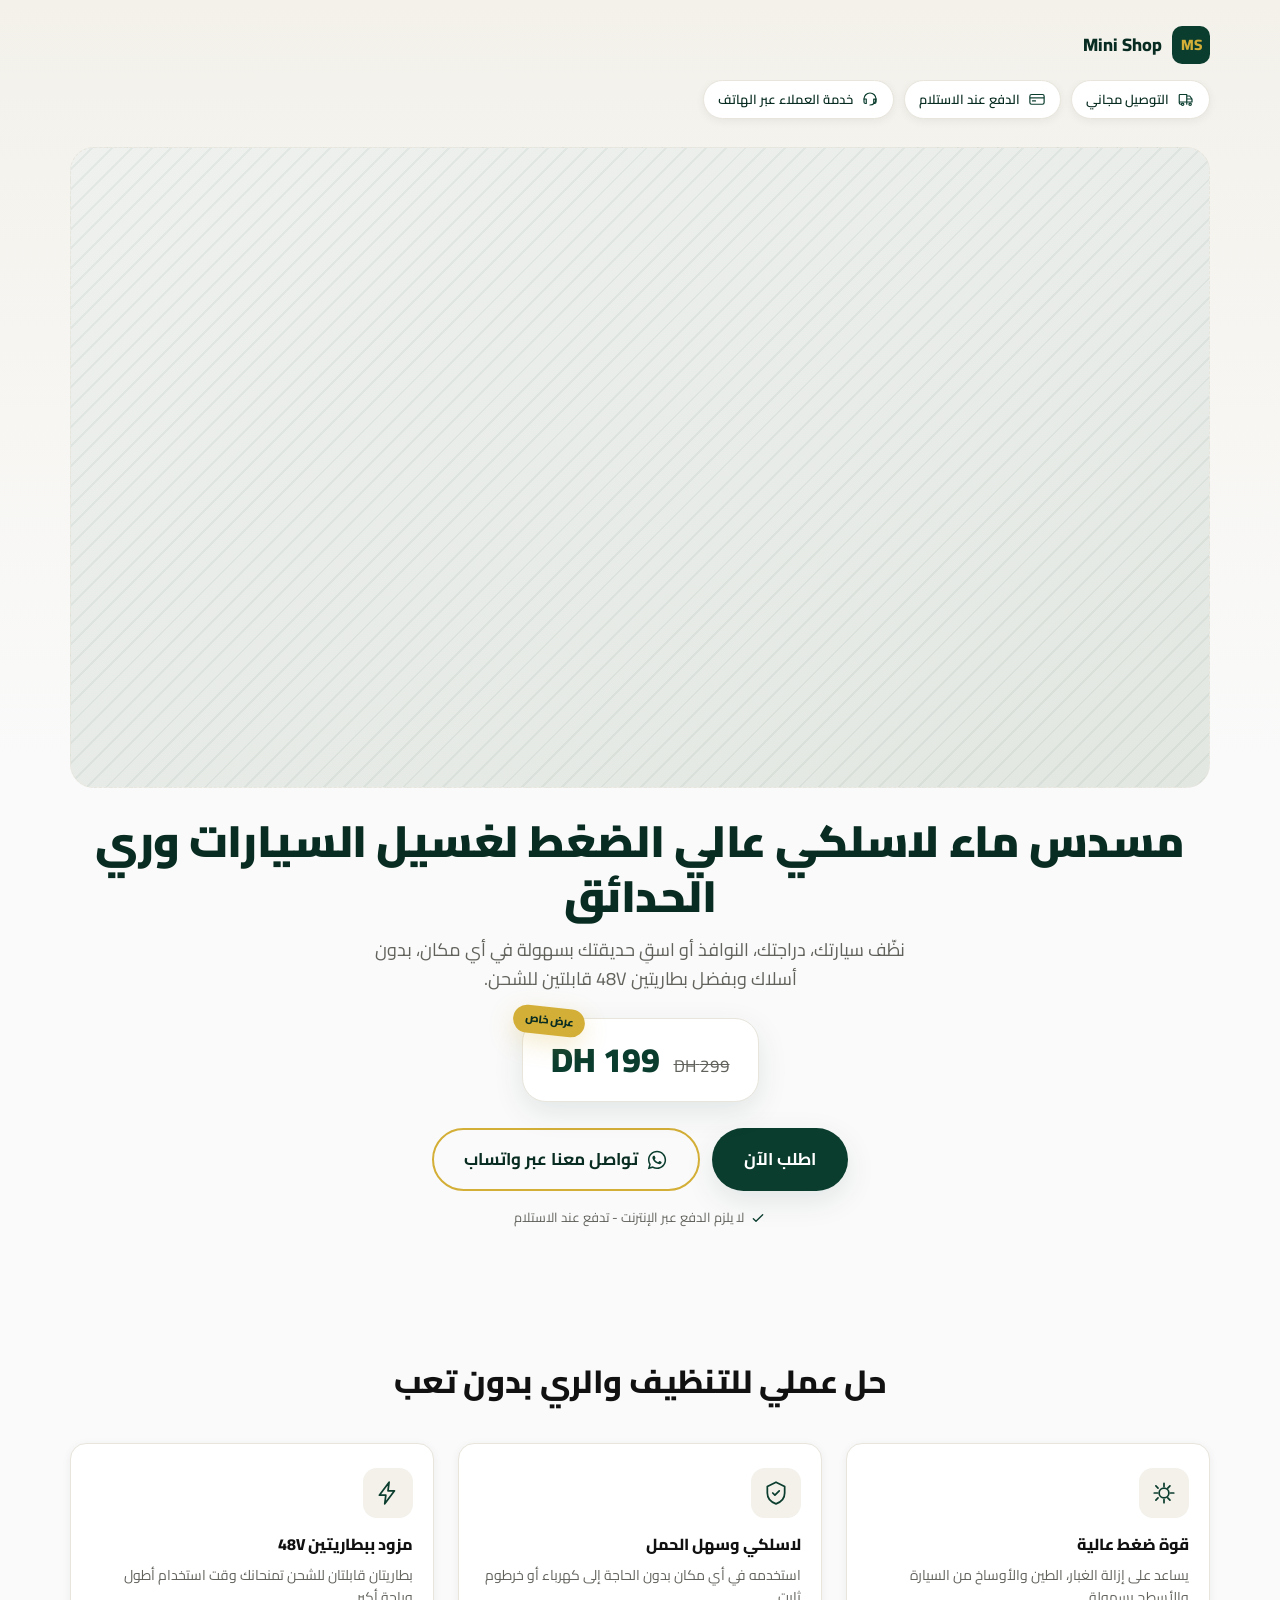
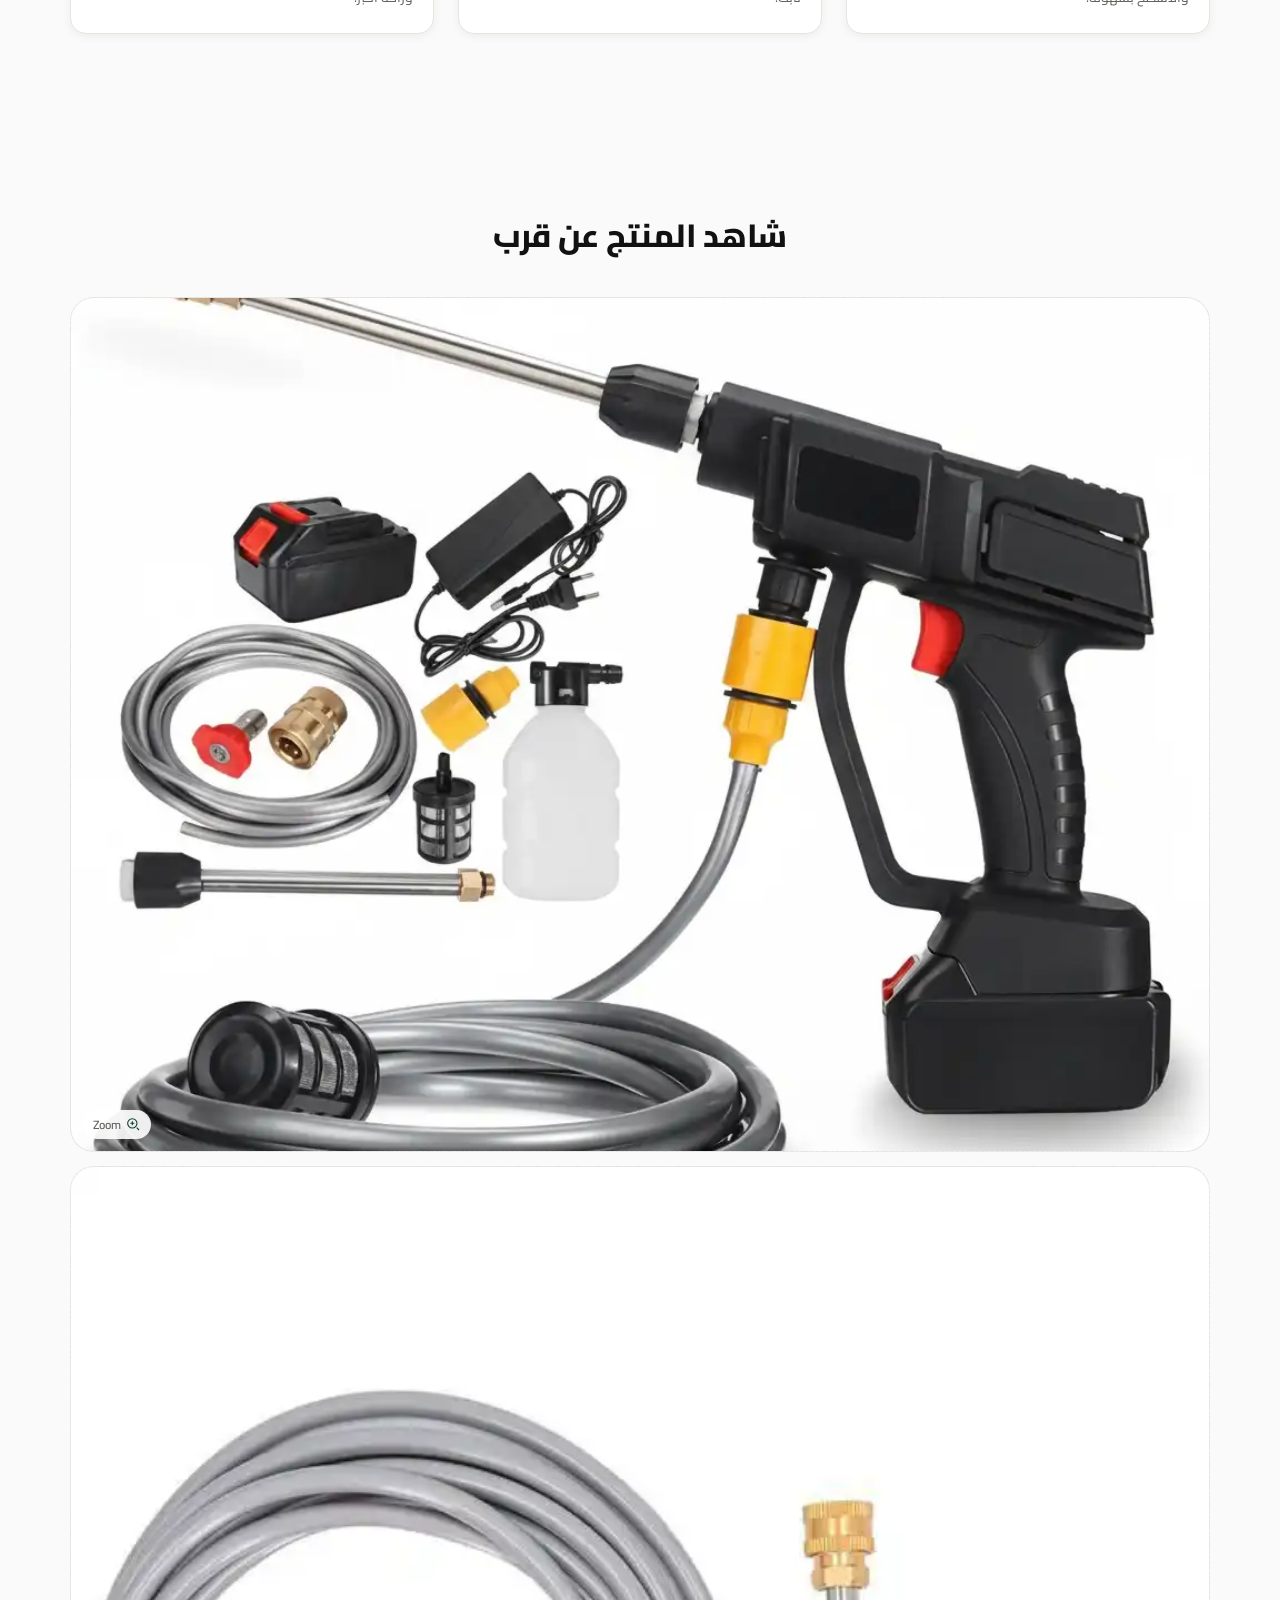
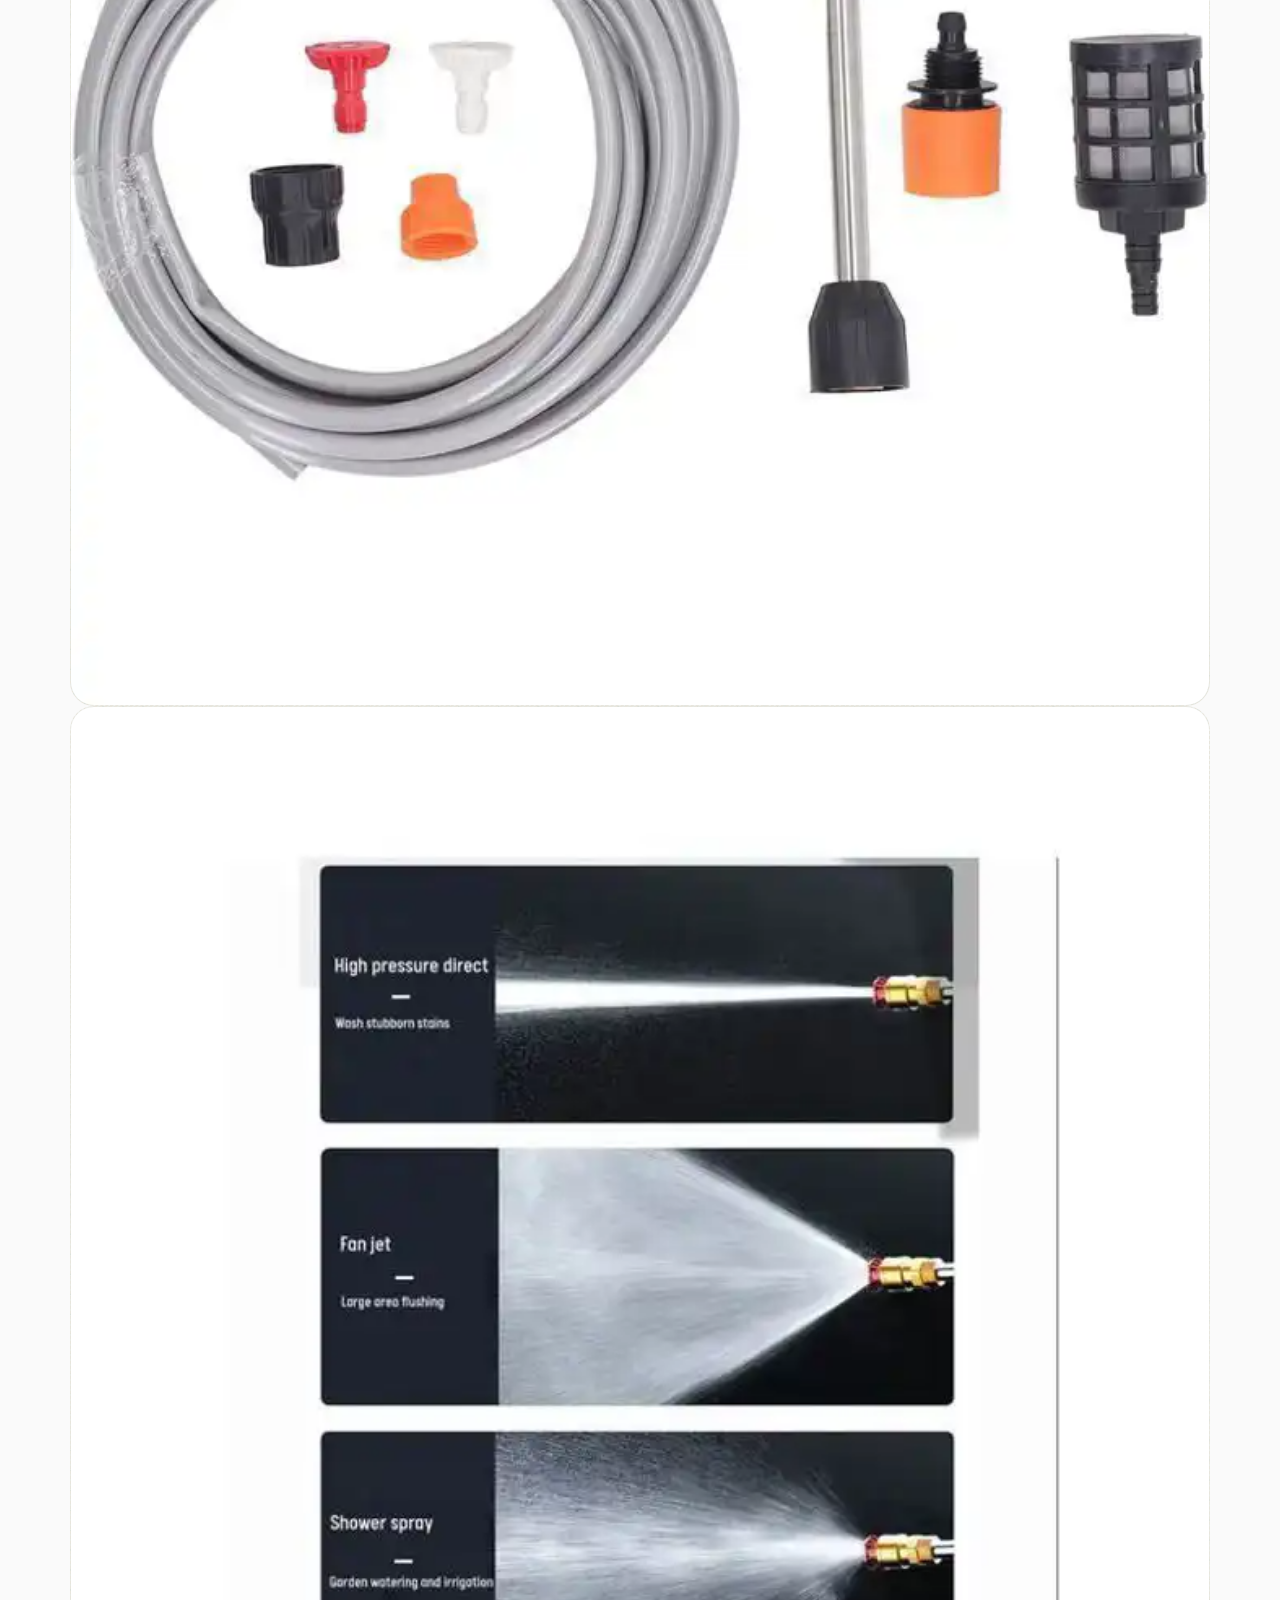
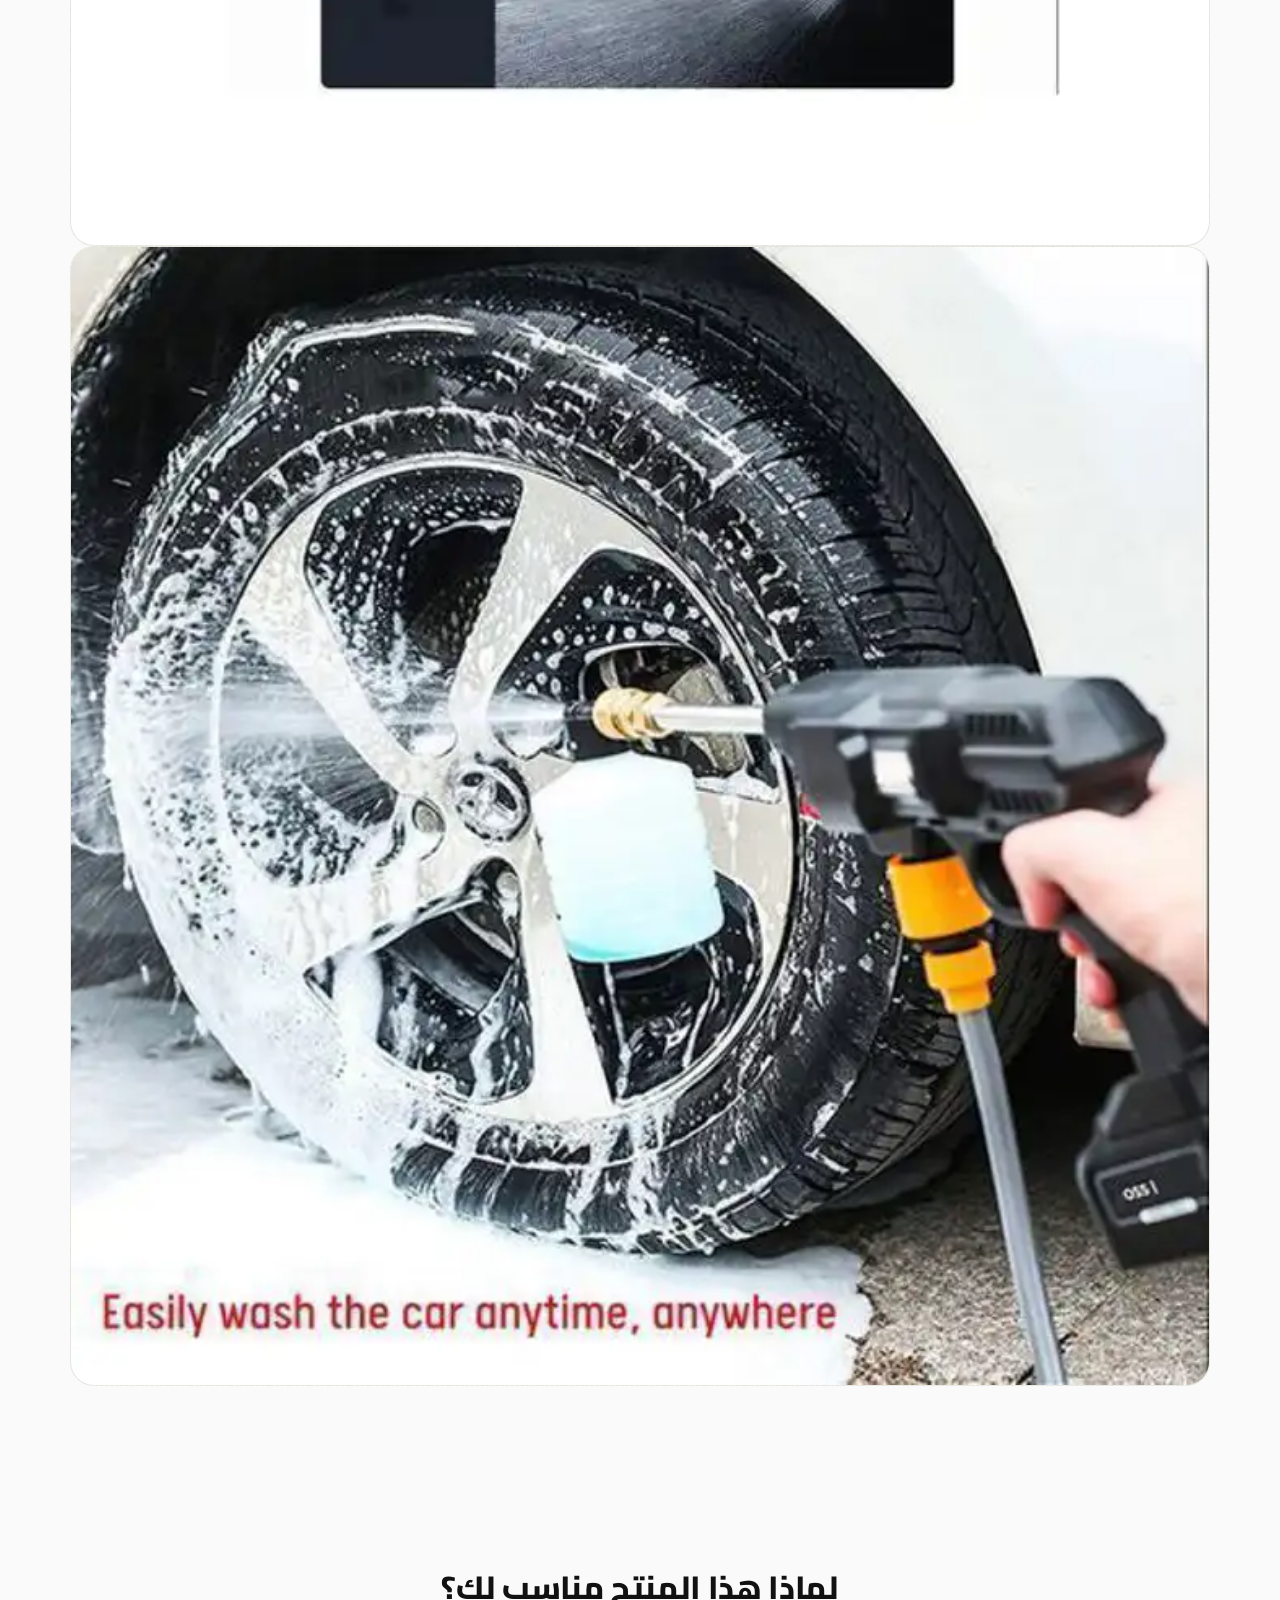
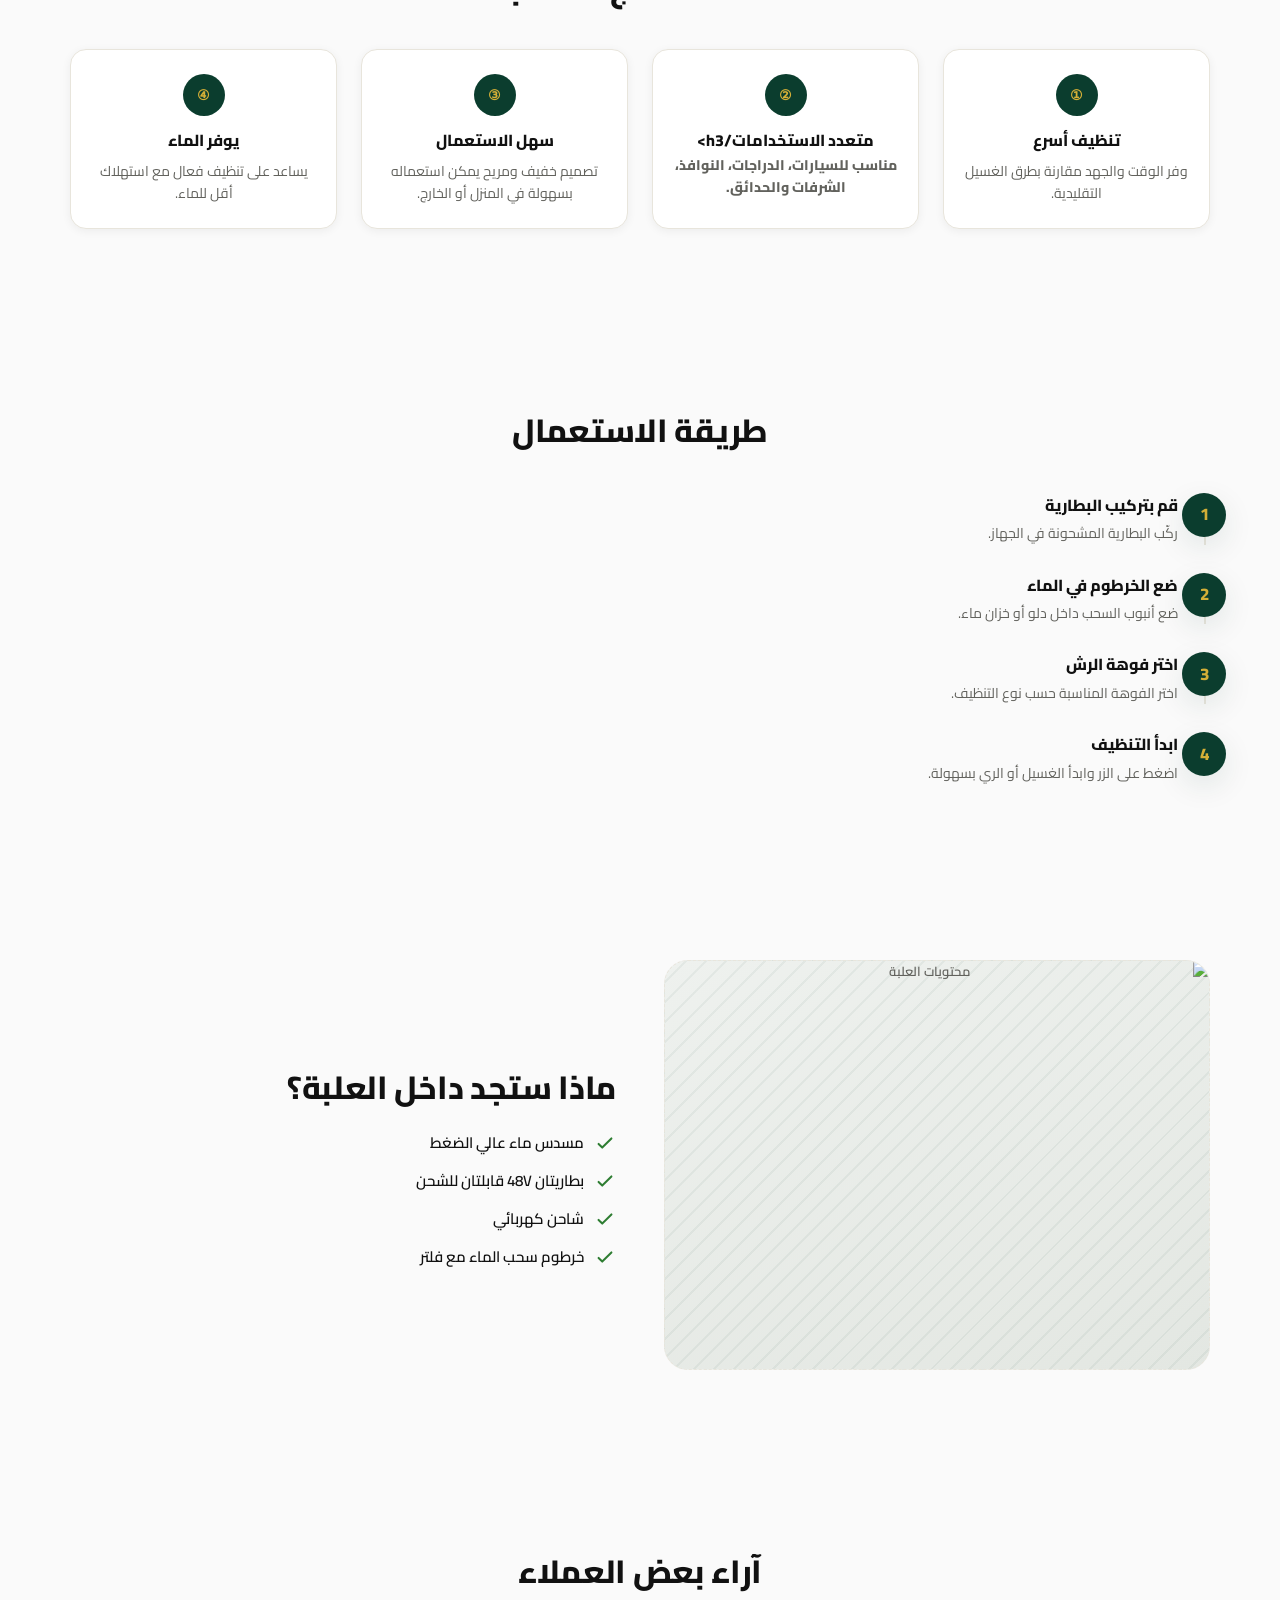
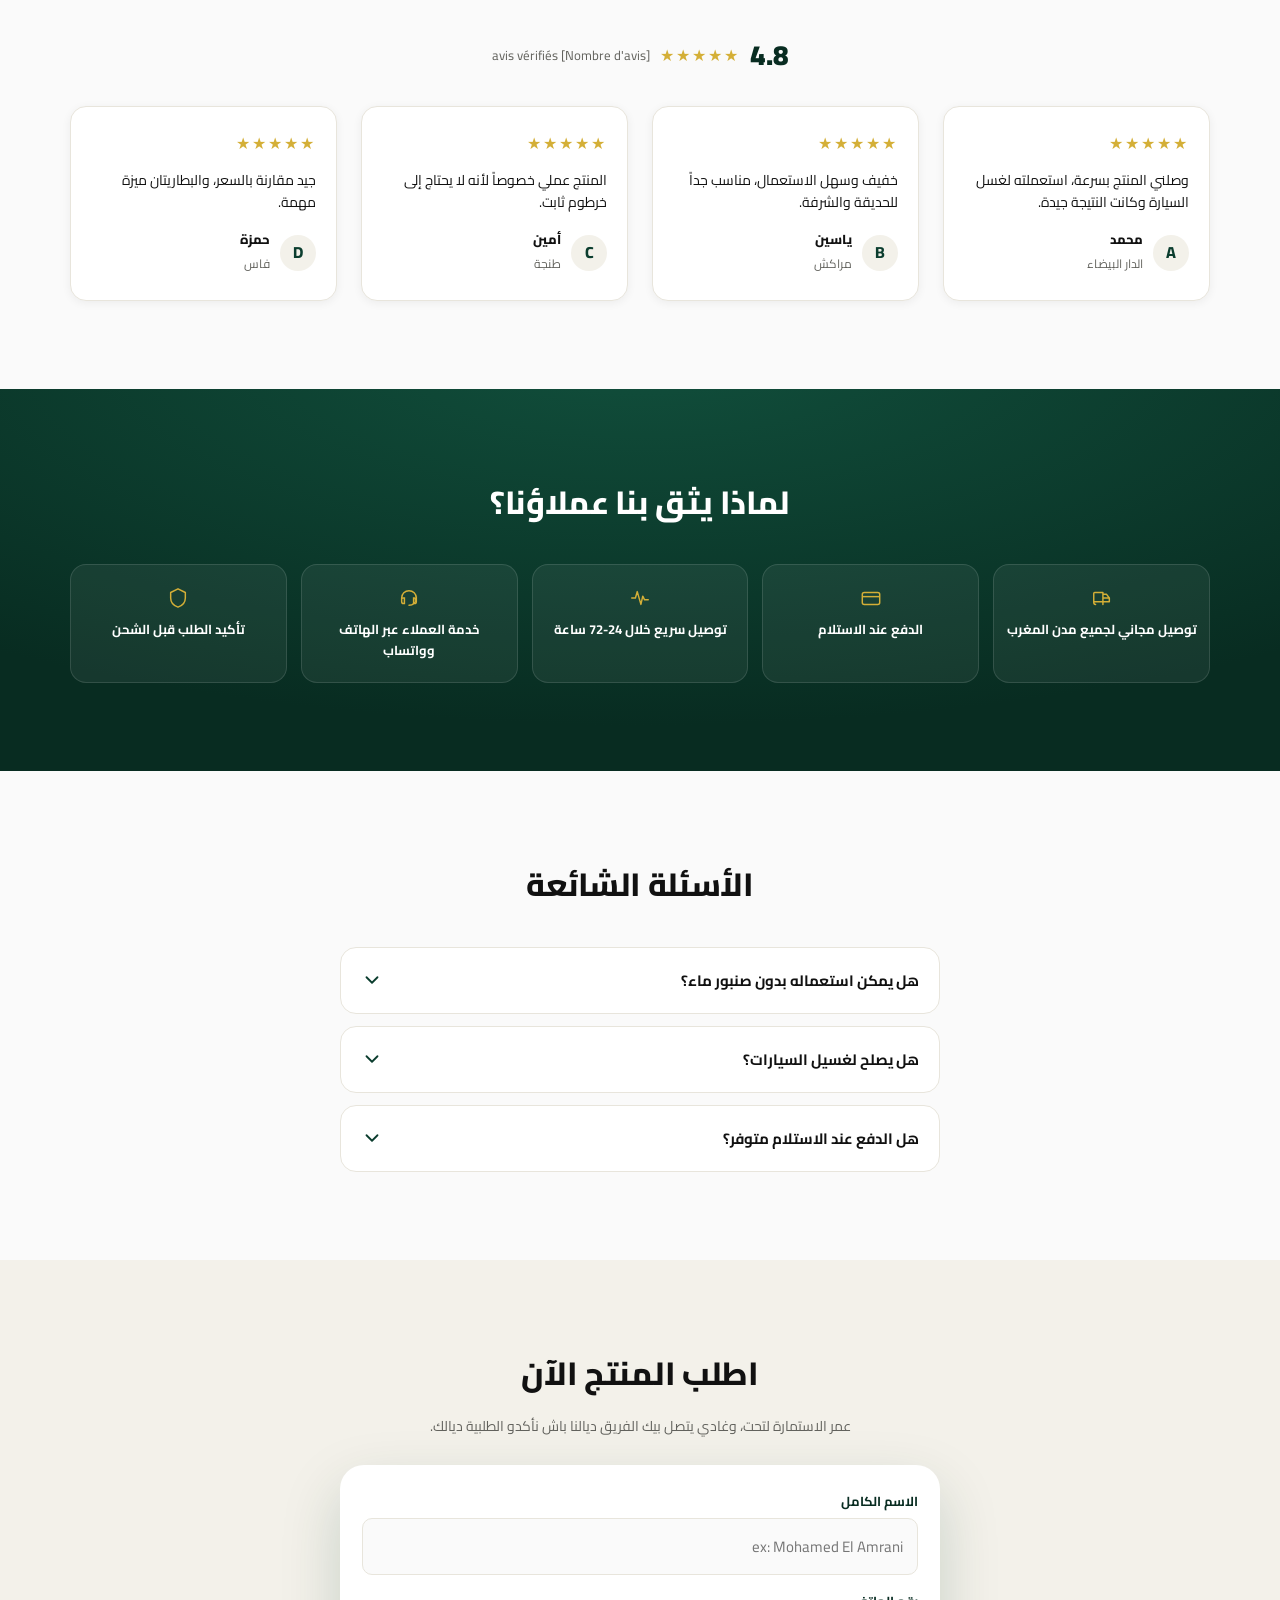
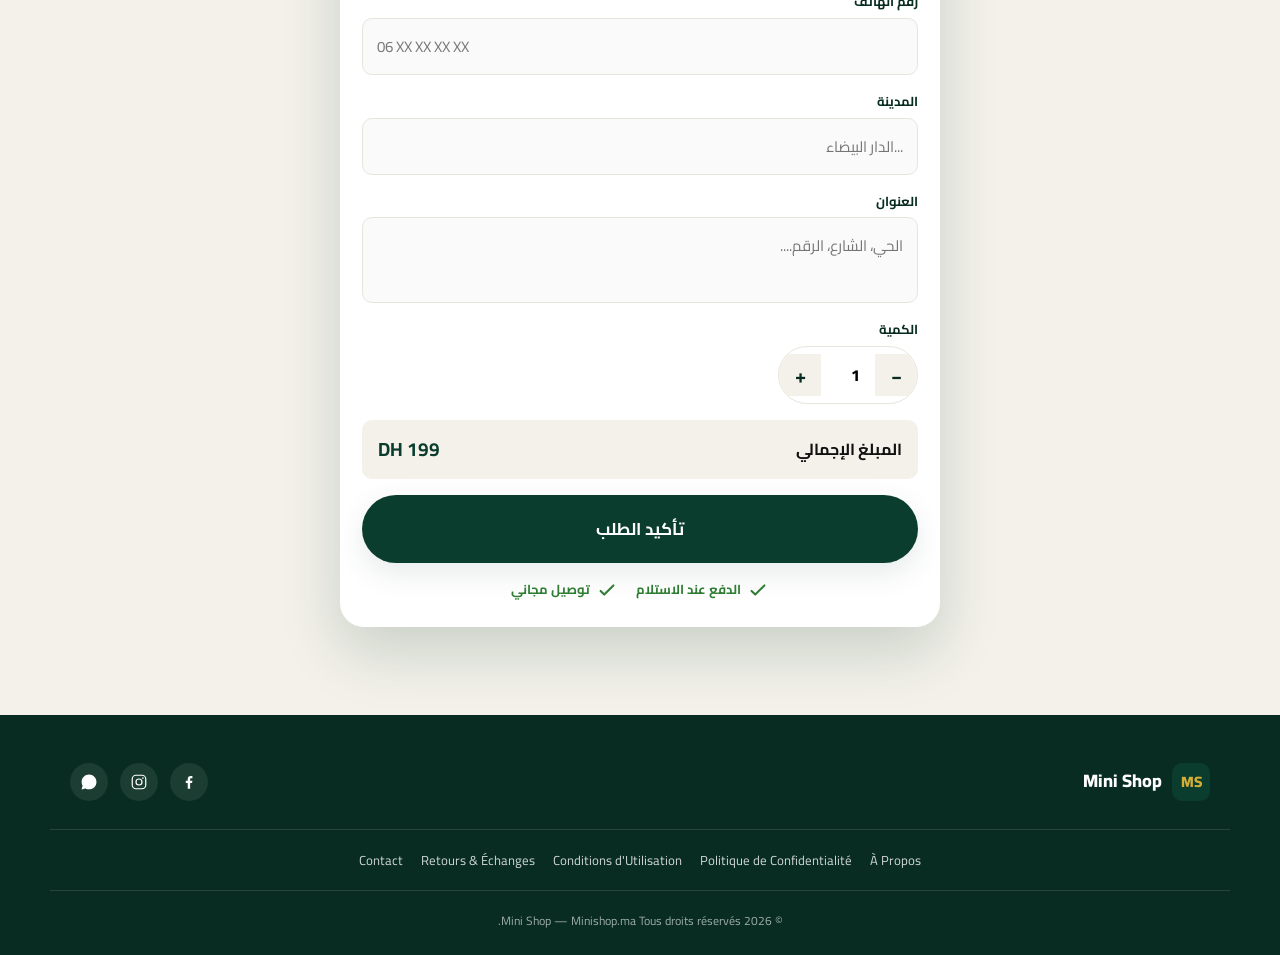
==== commit b9dca34e: "Add product image to whats-included section Replaced placeholder with actual product image and alt t" ====
--- a/index.html
+++ b/index.html
@@ -327,8 +327,12 @@
     <div class="container whats-included__grid">
       <!-- 🔁 À REMPLACER : photo du produit avec tous ses accessoires -->
       <div class="media-placeholder whats-included__media reveal" data-zoom>
-        <span class="media-placeholder__label">[Image — Contenu du Colis]</span>
-      </div>
+
+    <img src="Images/photo5.png"
+         alt="محتويات العلبة"
+         class="media-placeholder__real">
+
+</div>
       <div class="whats-included__list reveal">
         <h2 class="section__title section__title--start">ماذا ستجد داخل العلبة؟</h2>
         <ul class="check-list">
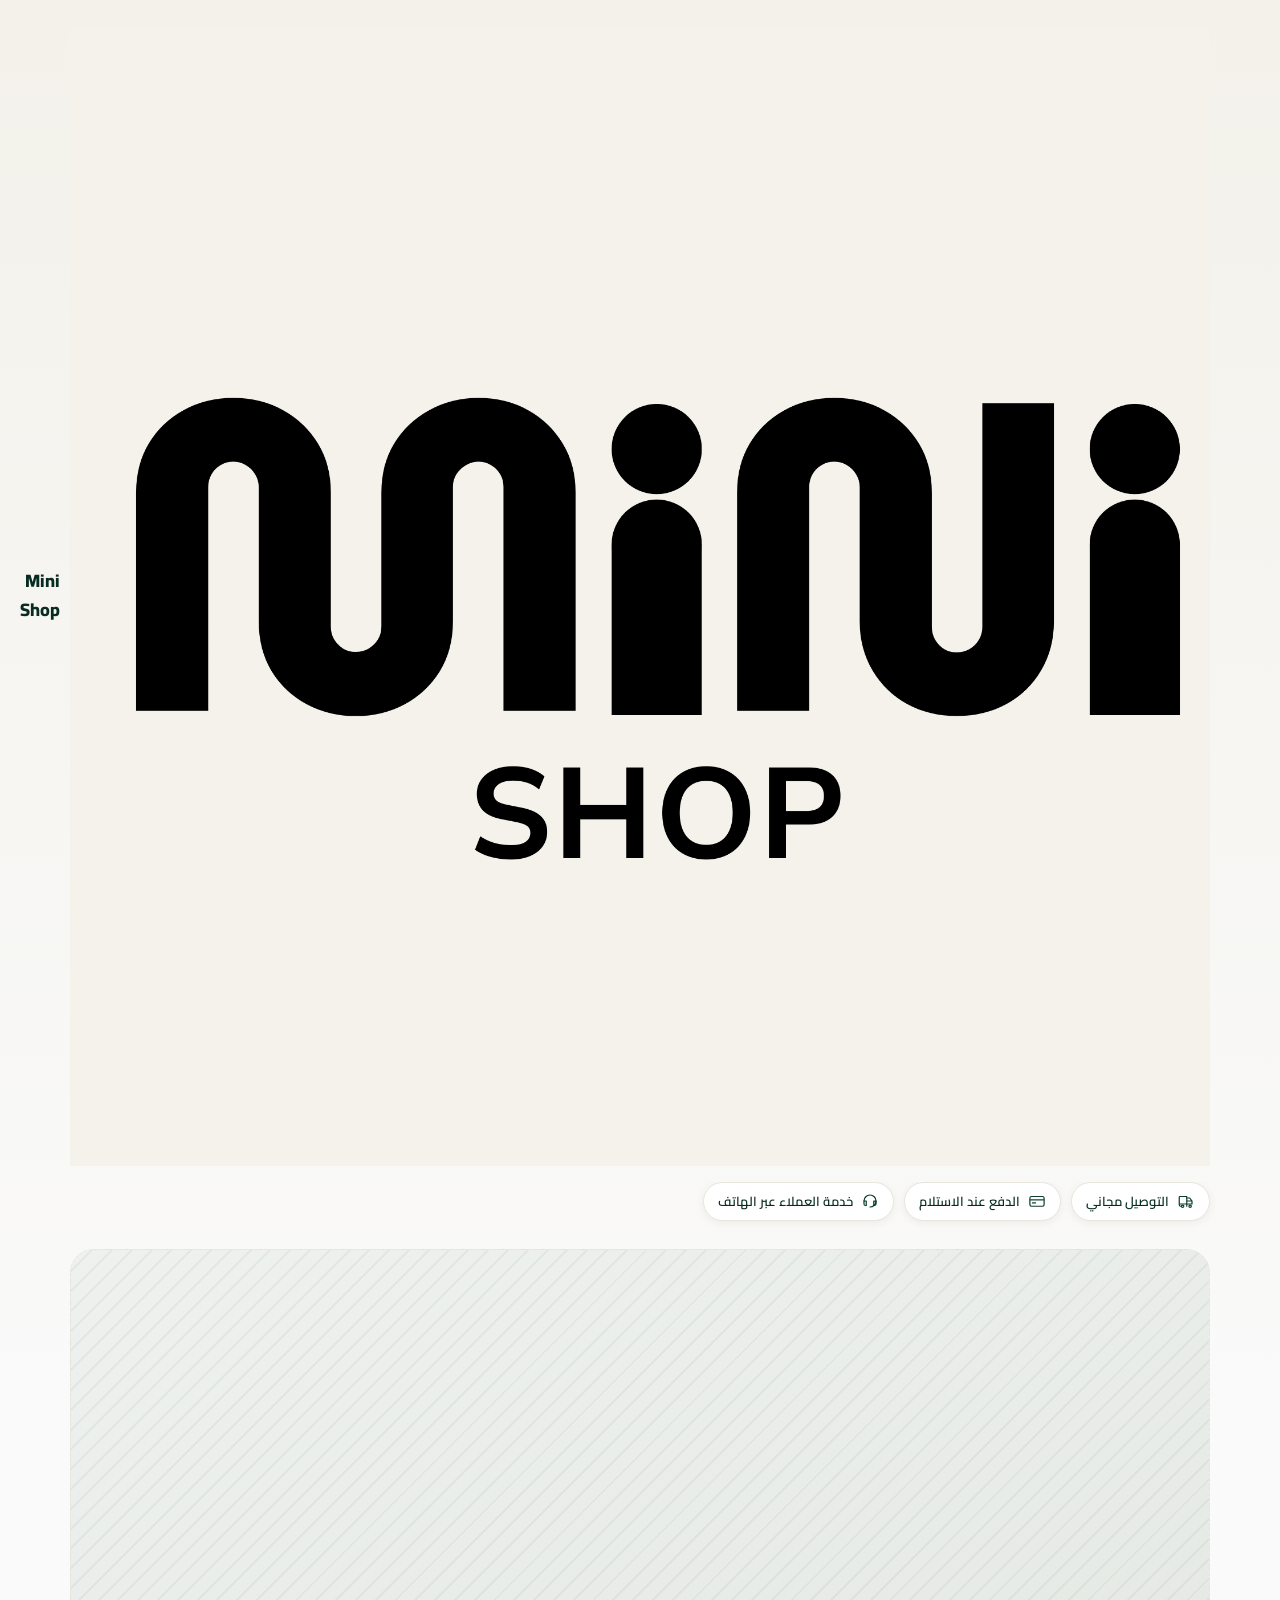
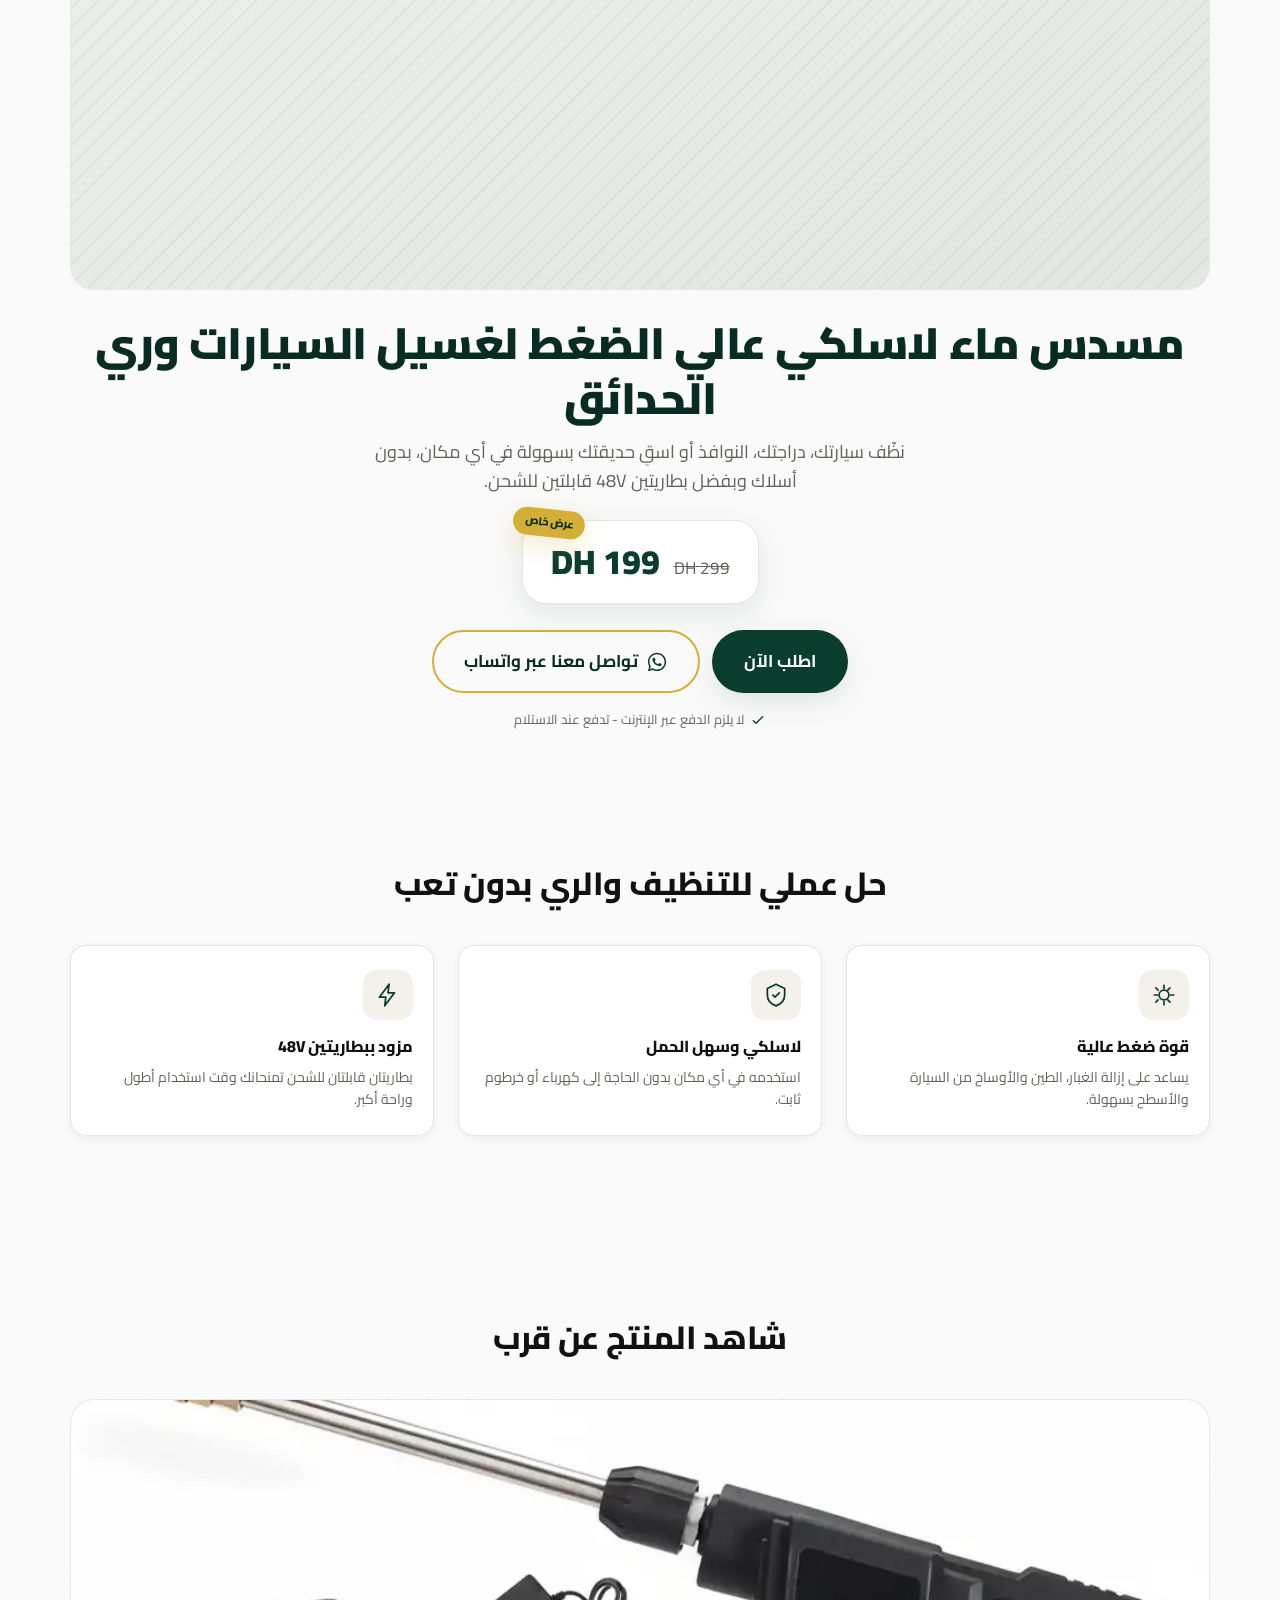
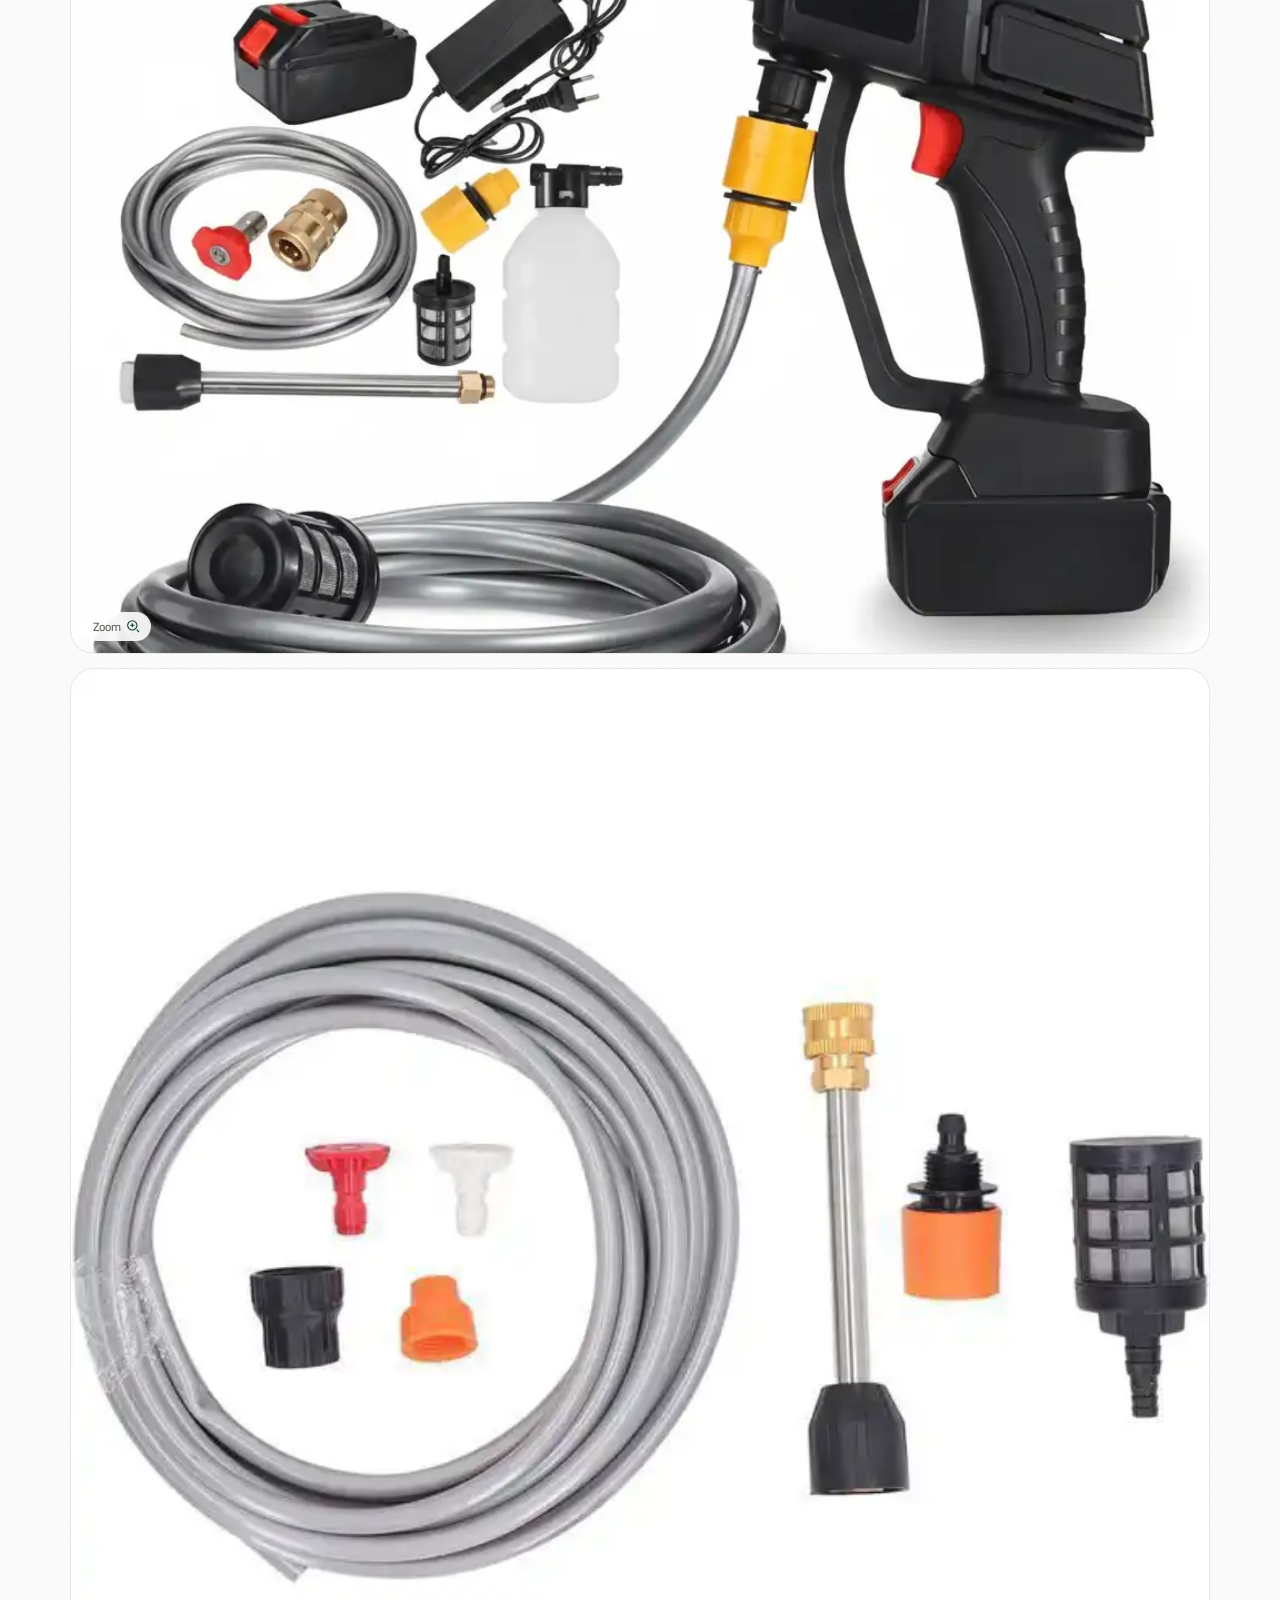
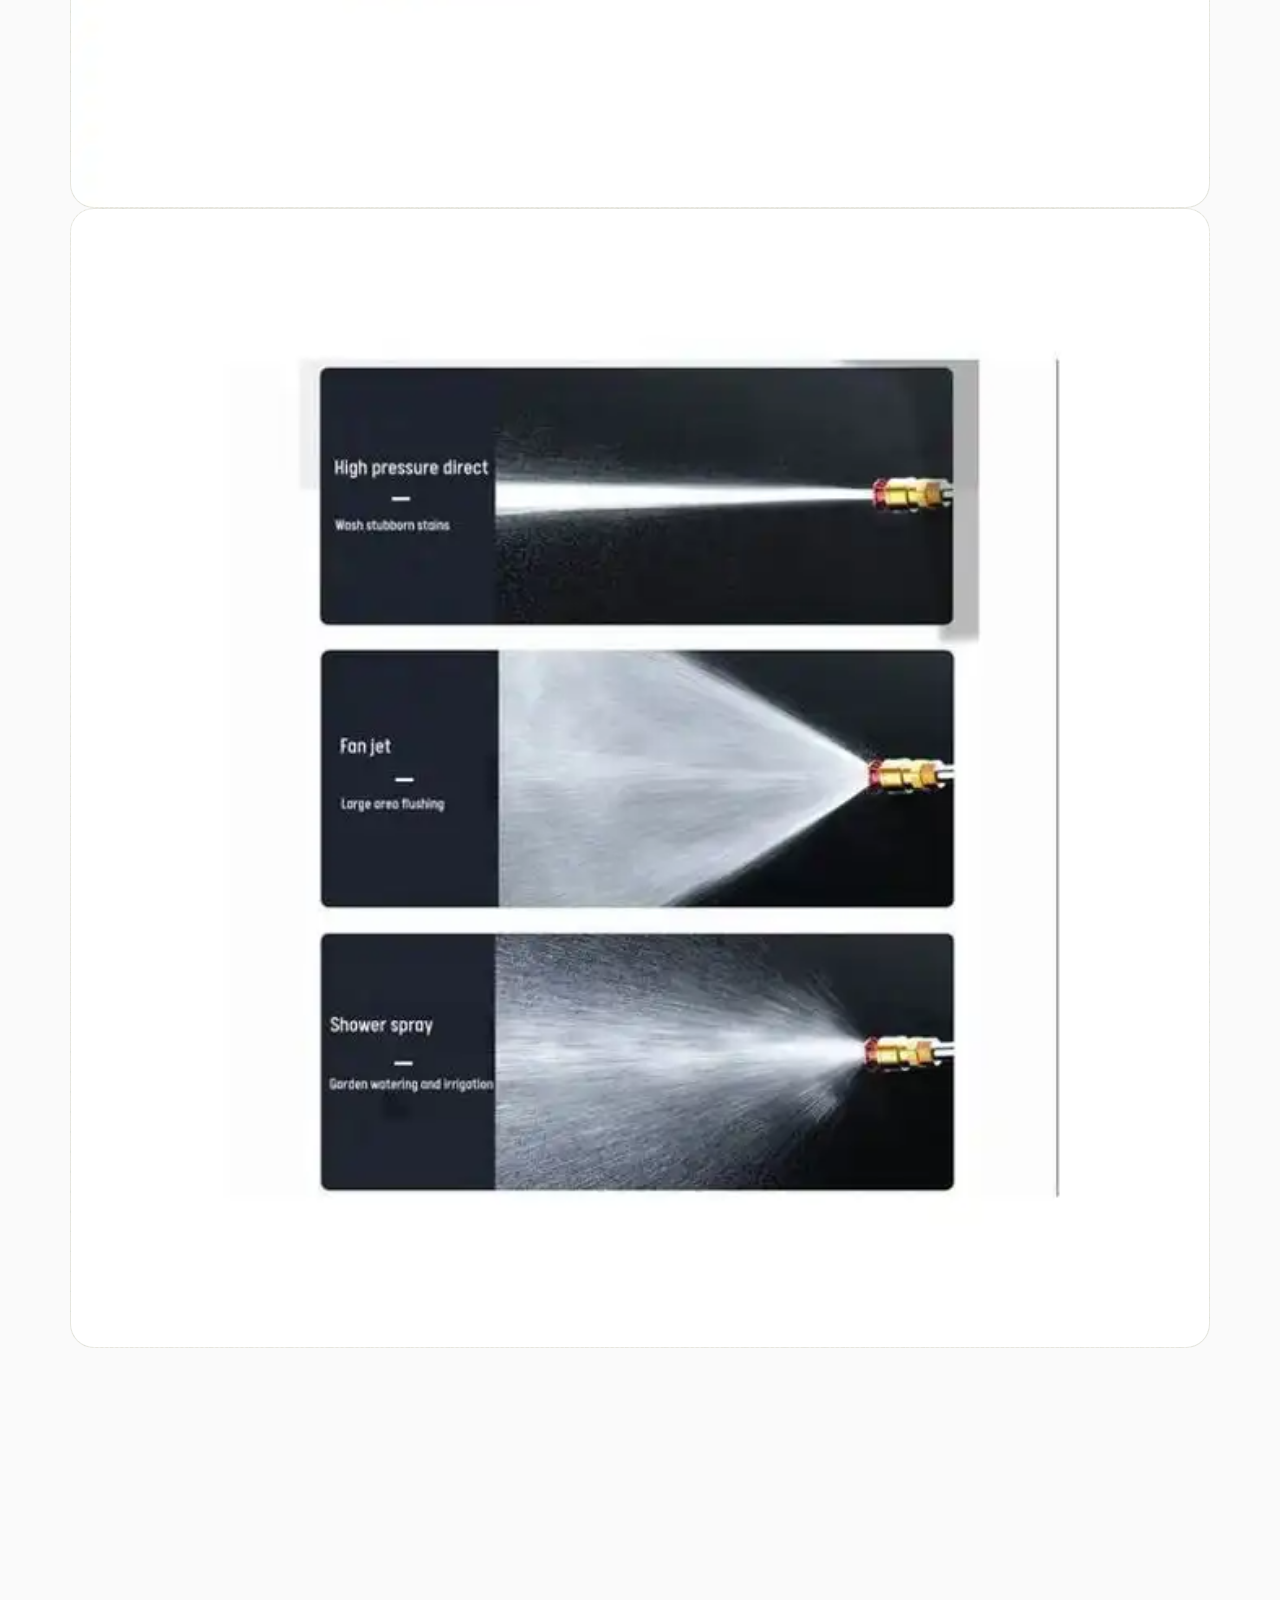
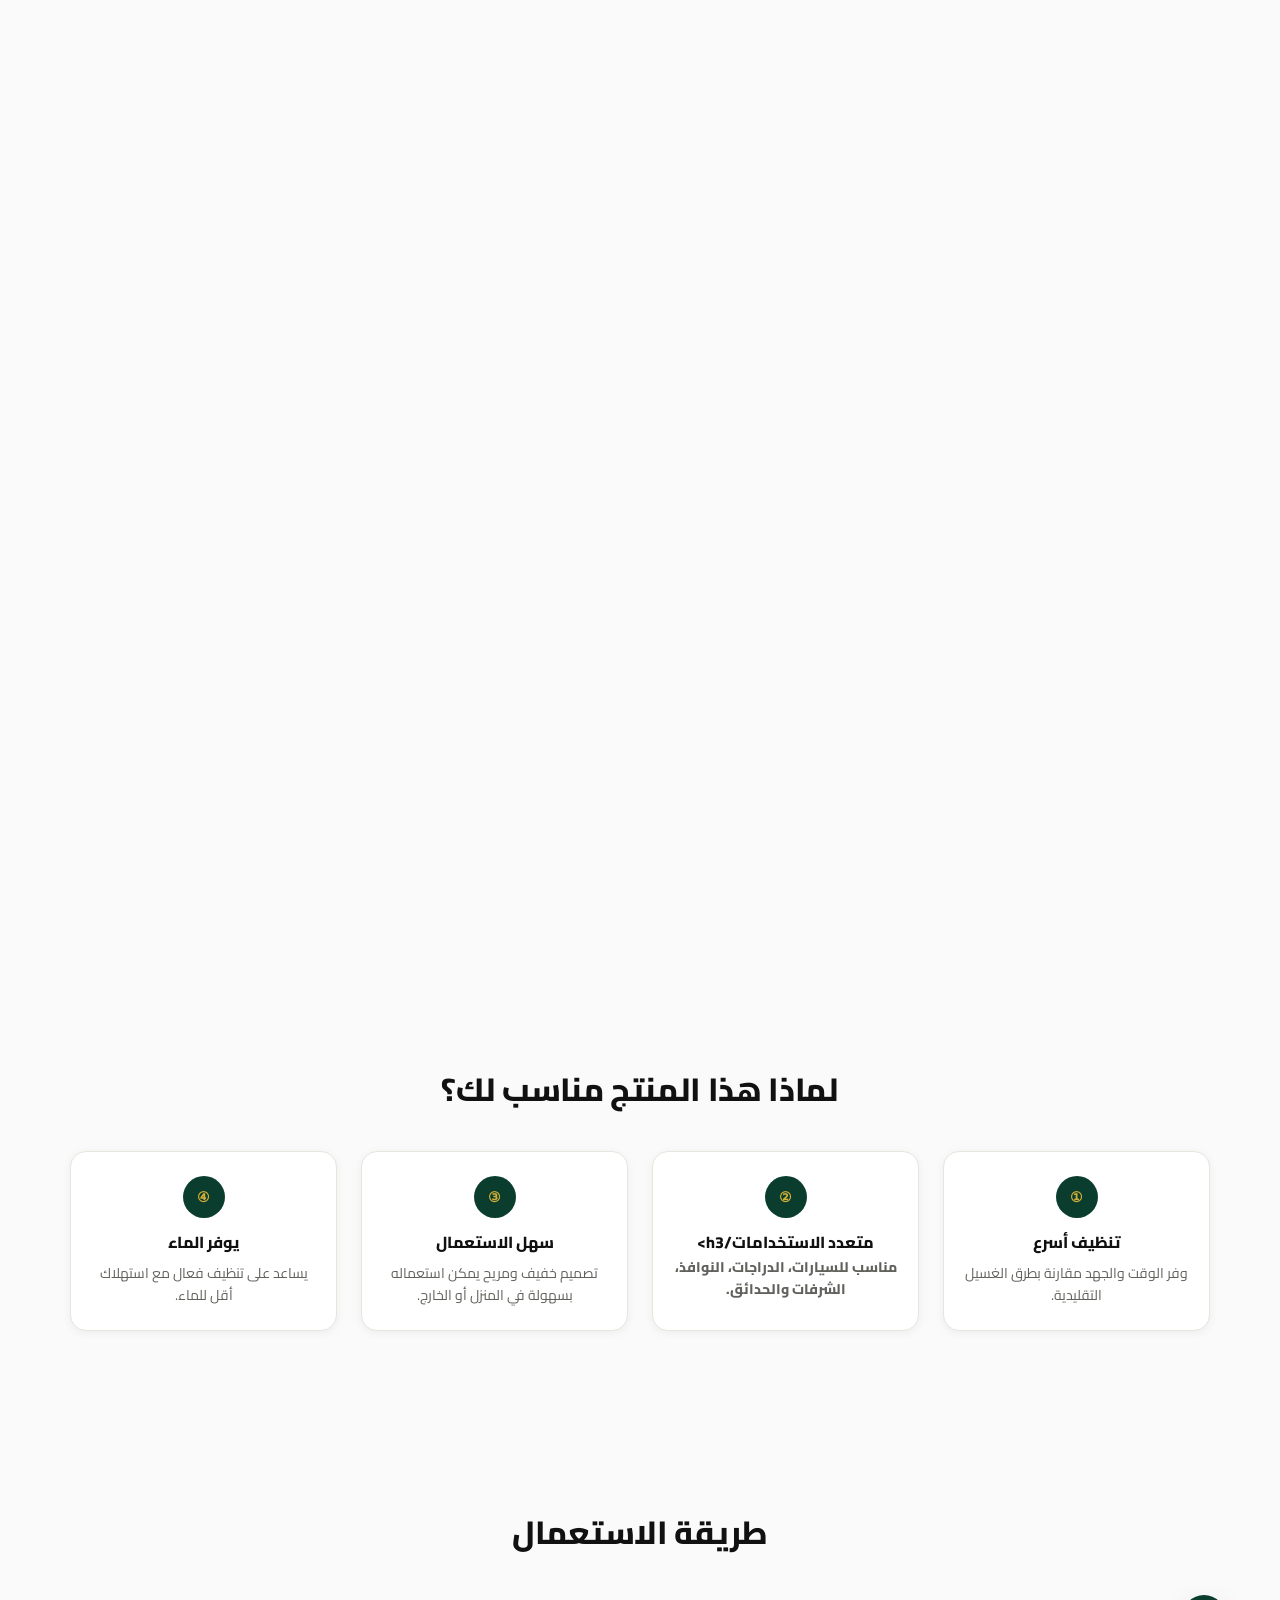
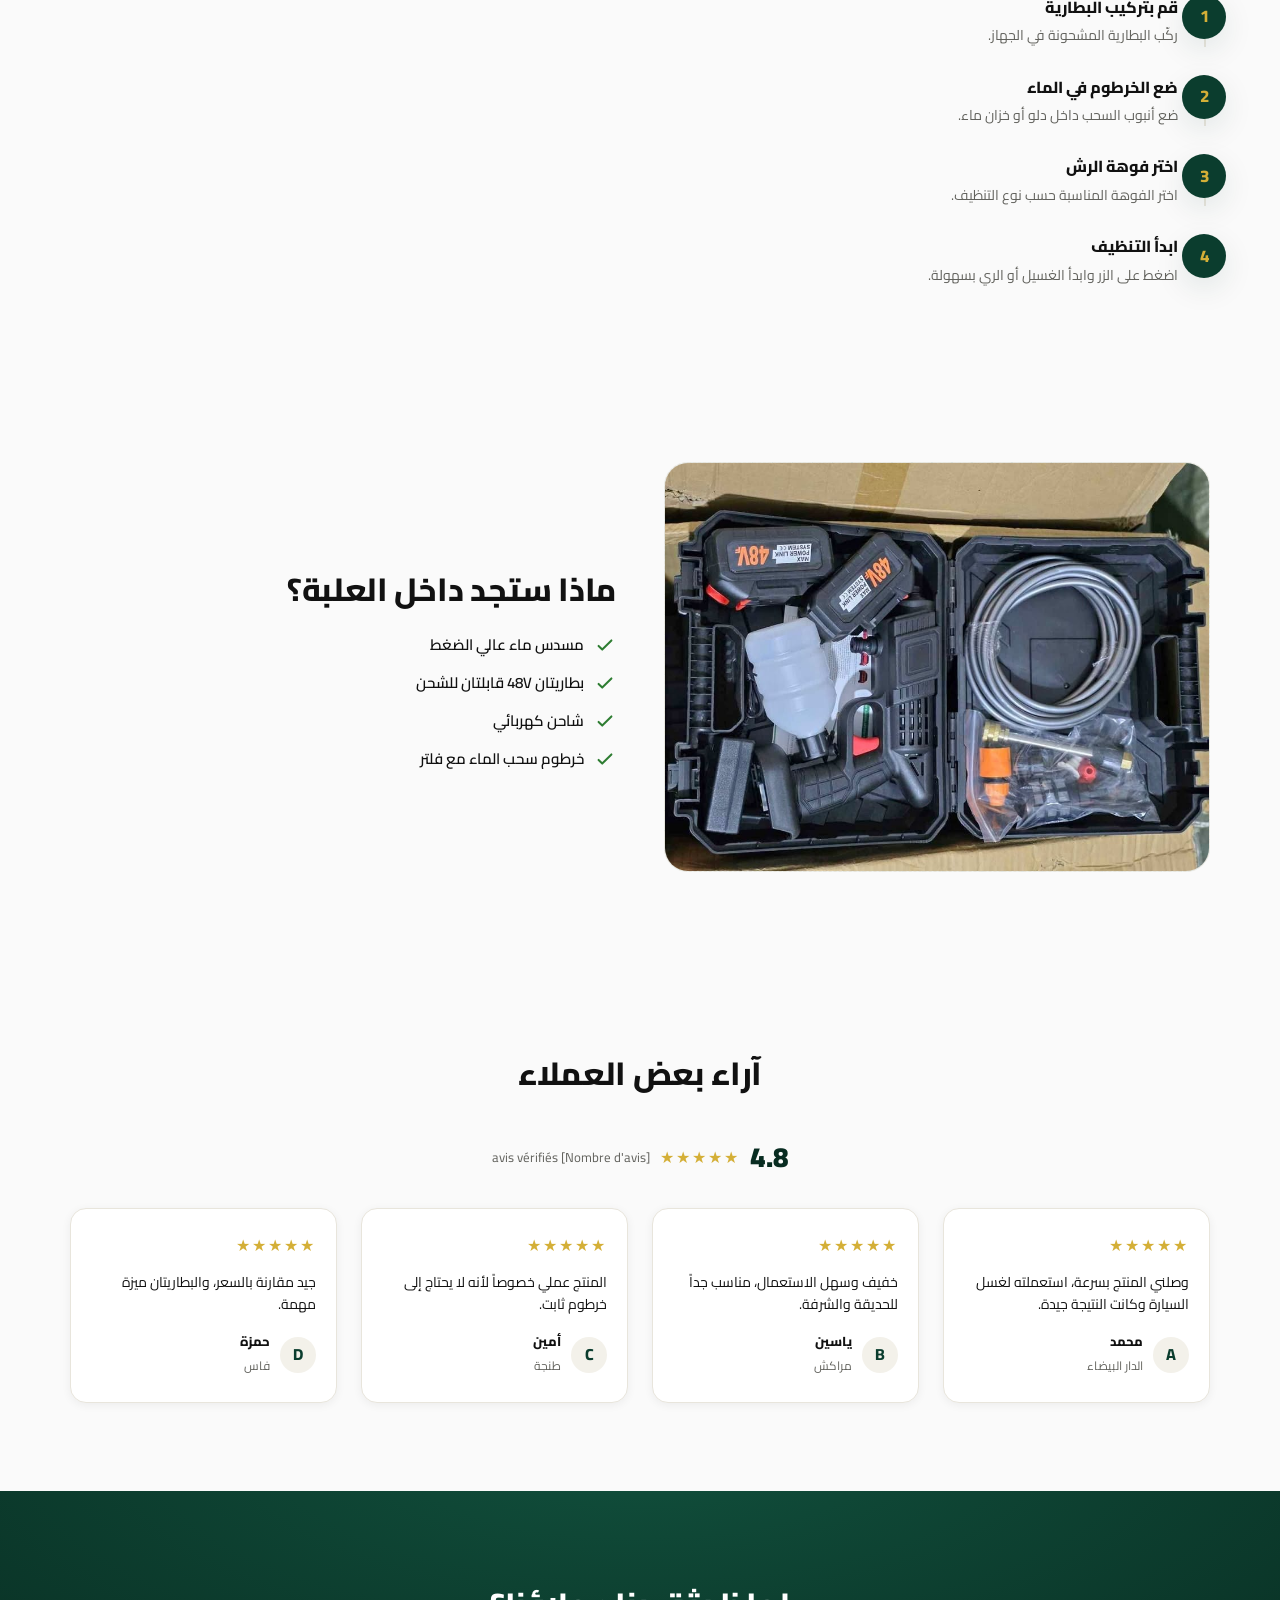
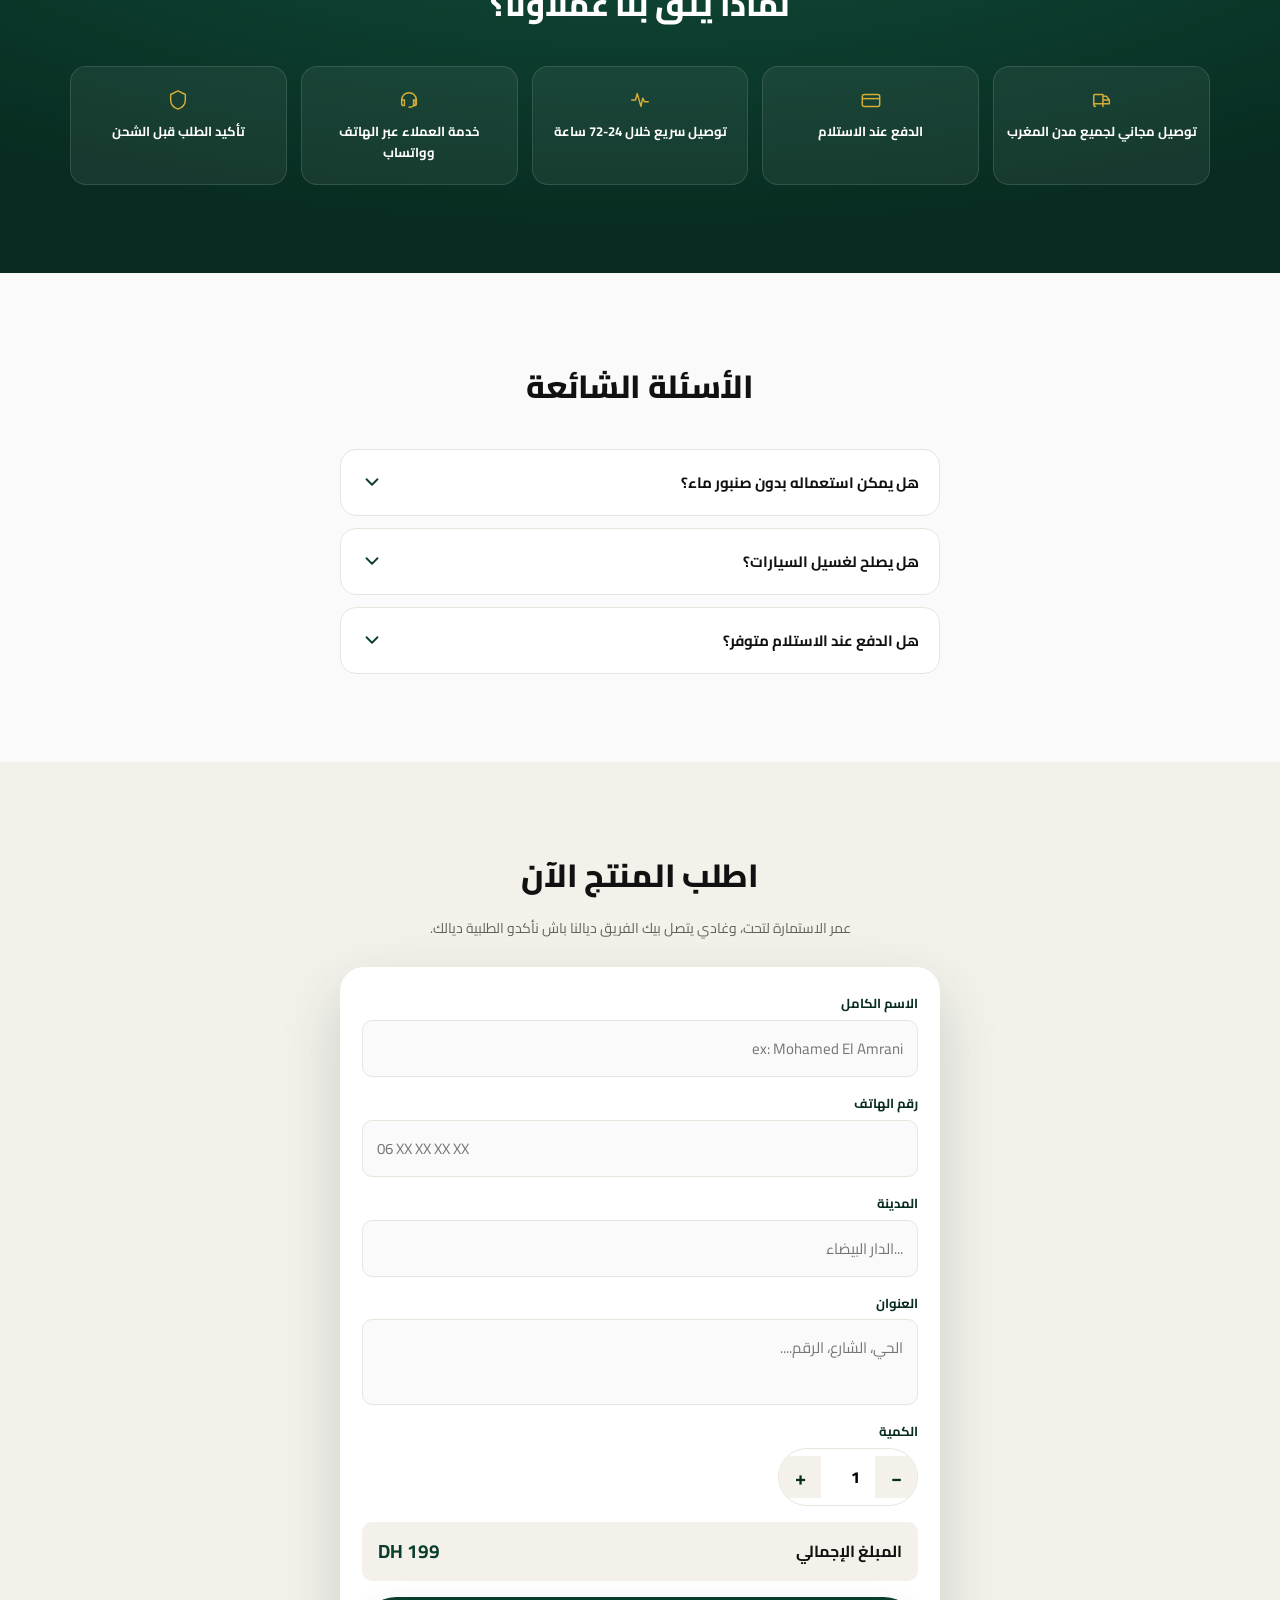
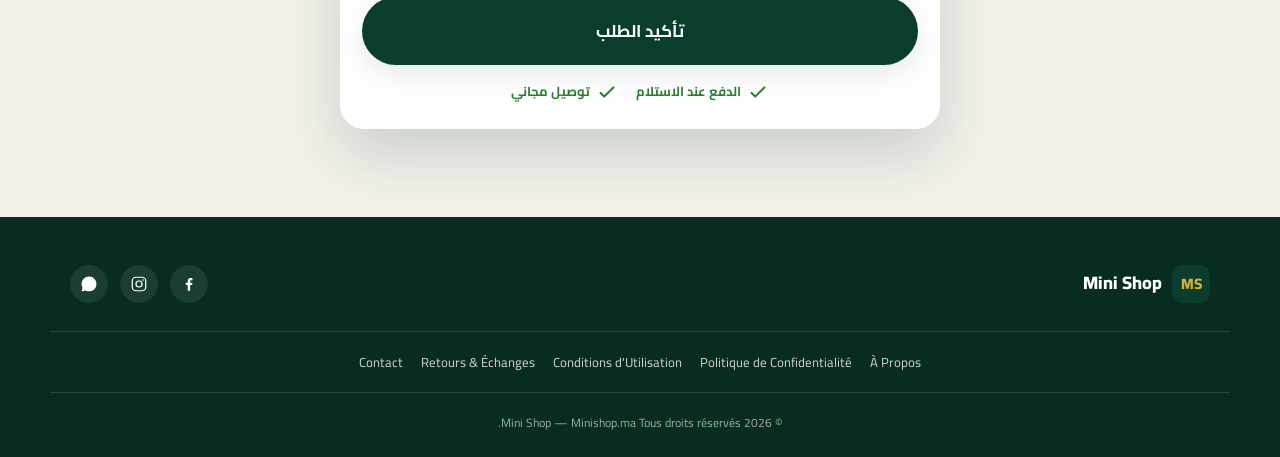
==== commit e14a38eb: "Update title and logo in index.html" ====
--- a/index.html
+++ b/index.html
@@ -20,7 +20,7 @@
 <head>
   <meta charset="UTF-8" />
   <meta name="viewport" content="width=device-width, initial-scale=1, viewport-fit=cover" />
-  <title>Mini Shop | [Titre Principal]</title>
+  <title>Mini Shop | Pistolet de Lavage </title>
   <meta name="description" content="[Description Courte] — التوصيل مجاني. الدفع عند الاستلام في جميع أنحاء المغرب.." />
 
   <!-- 🔁 À REMPLACER : remplacez "votredomaine.ma" par votre vrai nom de domaine -->
@@ -86,9 +86,9 @@
     <div class="container hero__top">
       <!-- 🔁 À REMPLACER : logo réel (SVG ou PNG transparent) -->
       <div class="logo">
-        <span class="logo__mark">MS</span>
-        <span class="logo__text">Mini Shop</span>
-      </div>
+  <img src="Images/logo.png" alt="Mini Shop" class="logo-image">
+  <span class="logo__text">Mini Shop</span>
+</div>
     </div>
 
     <!-- Bandeau de confiance -->
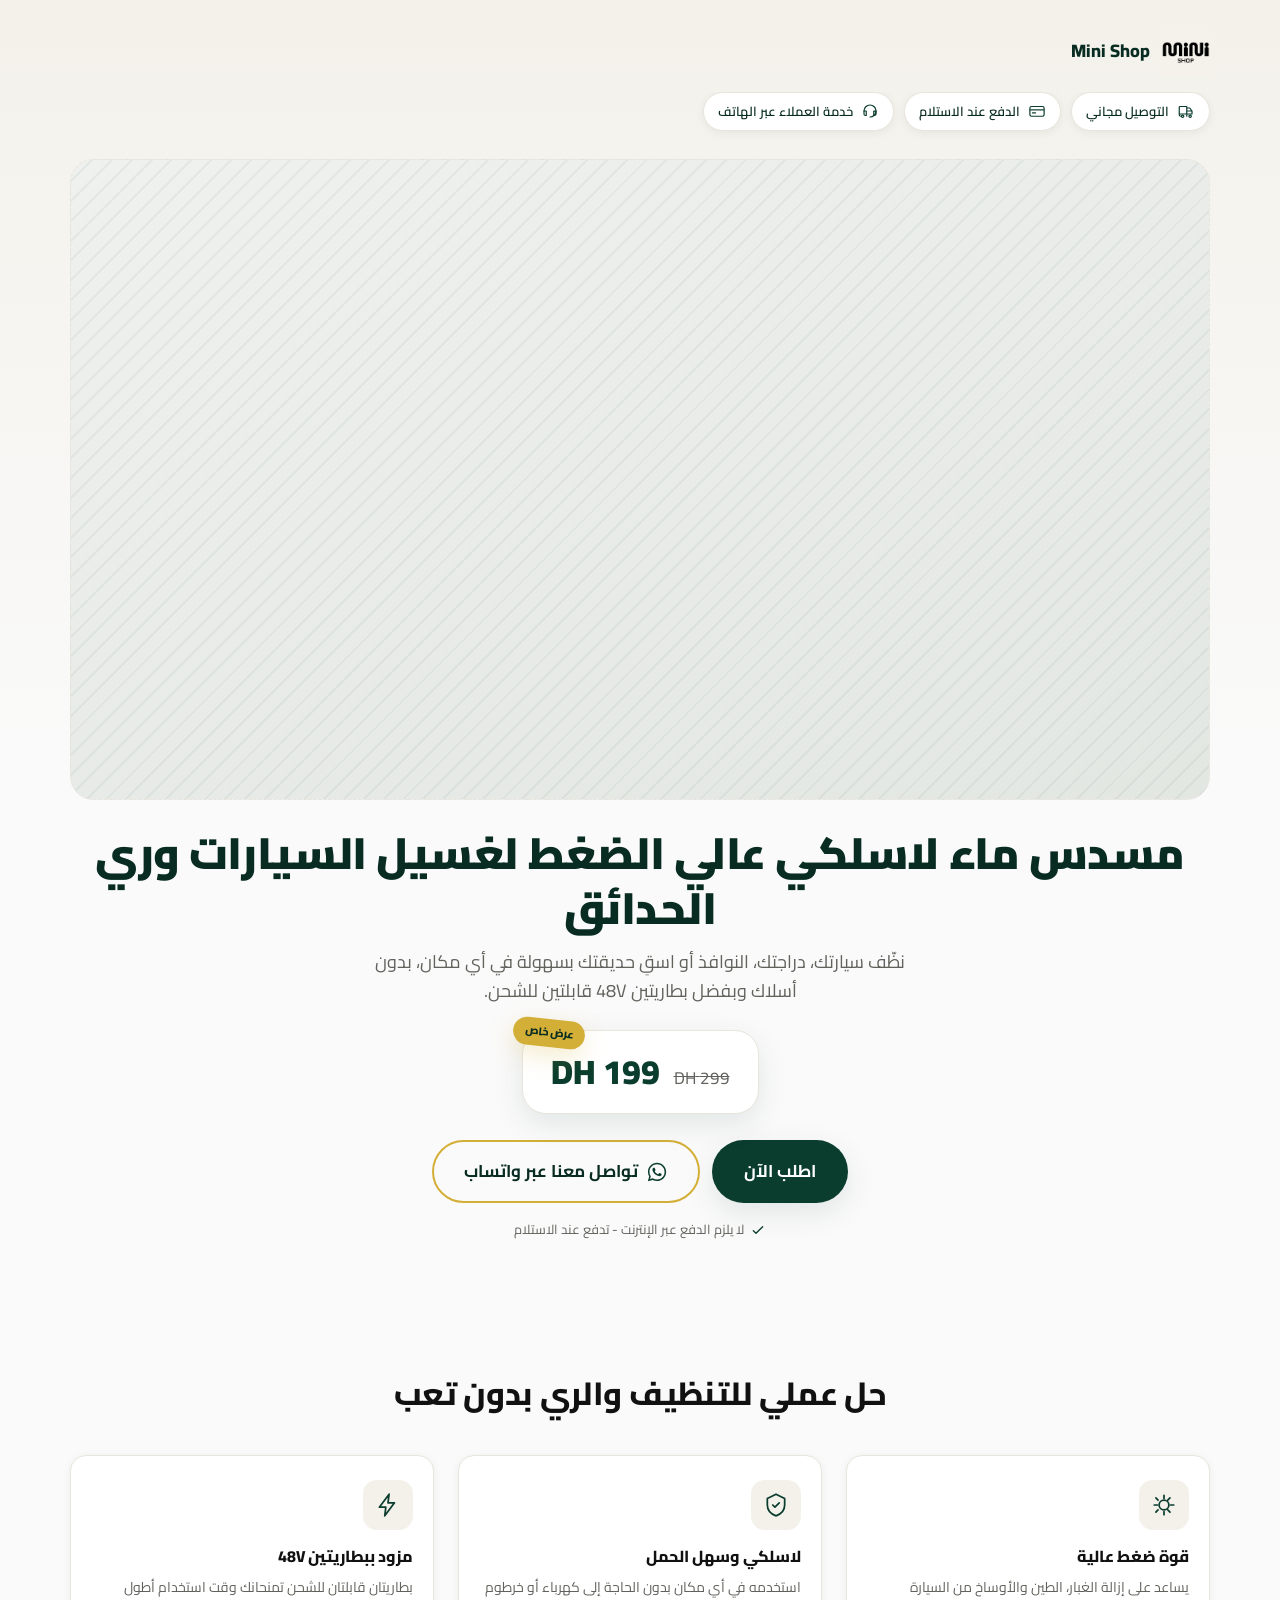
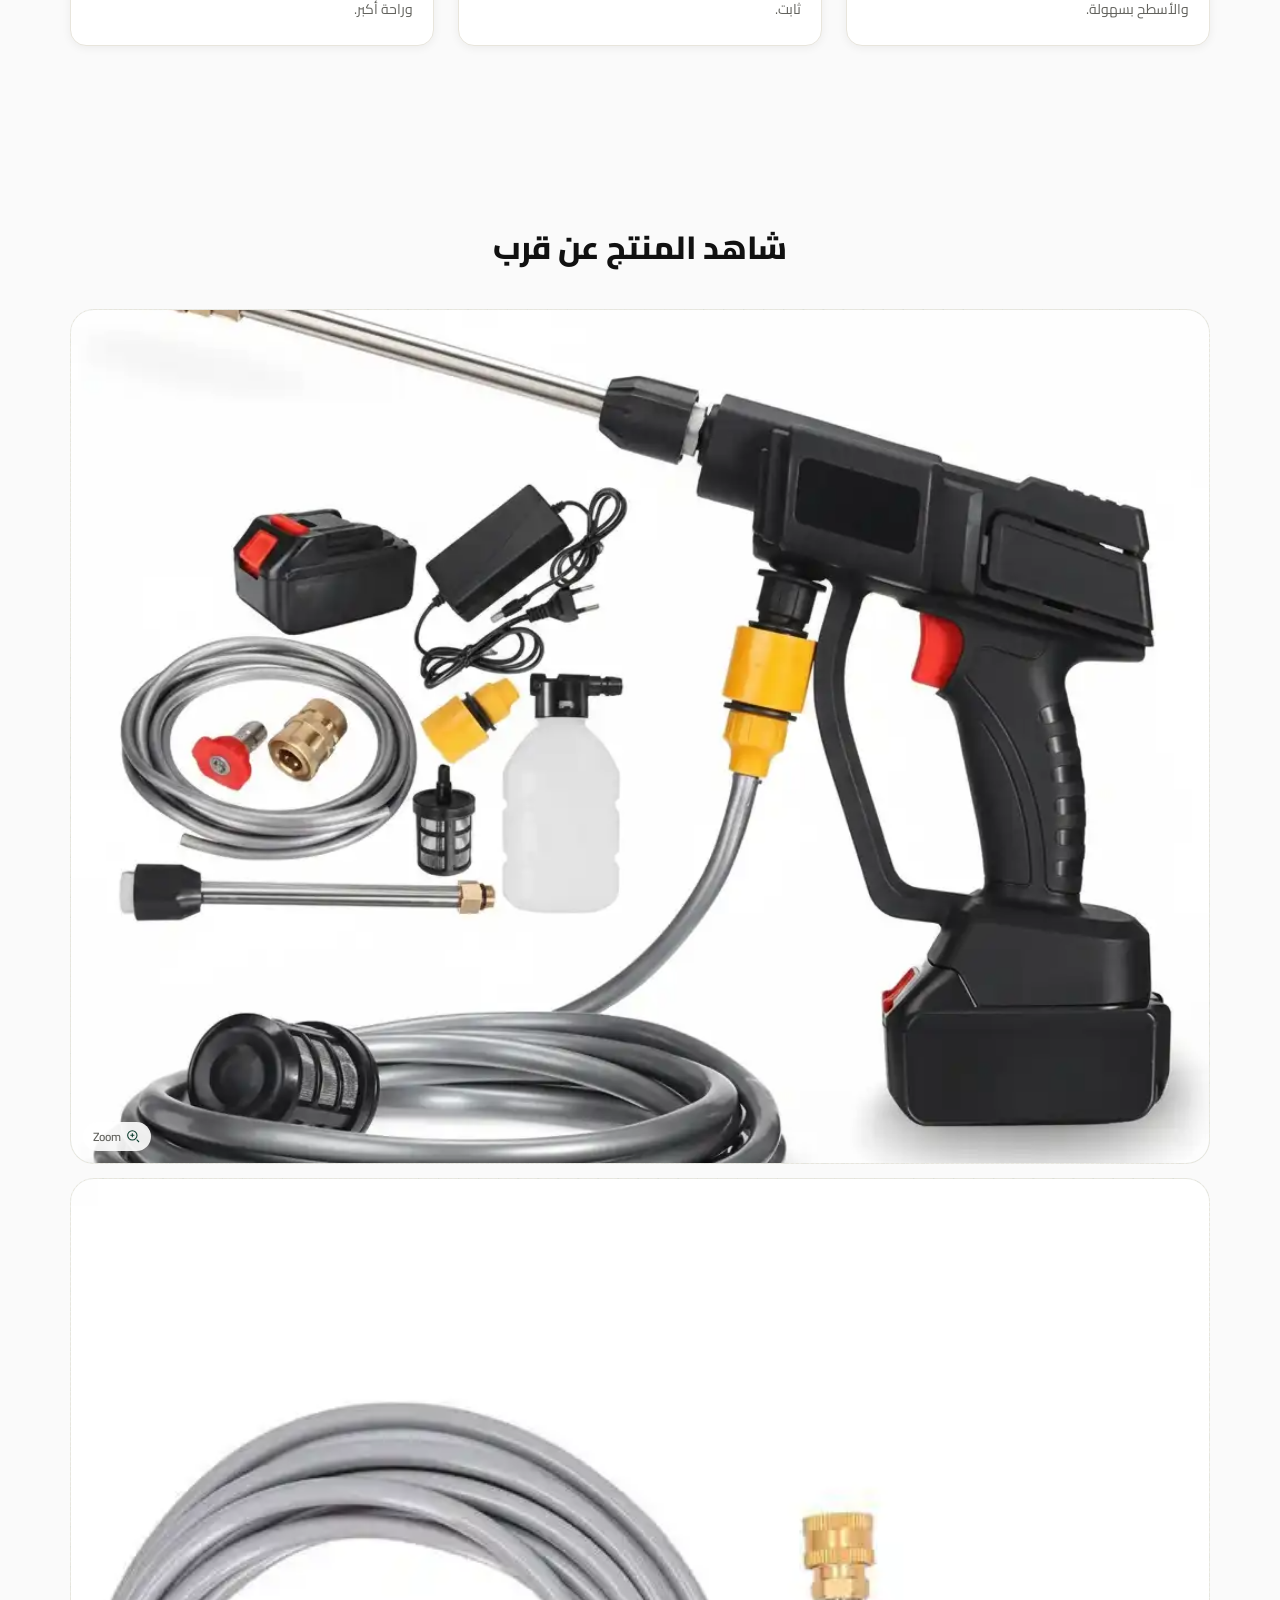
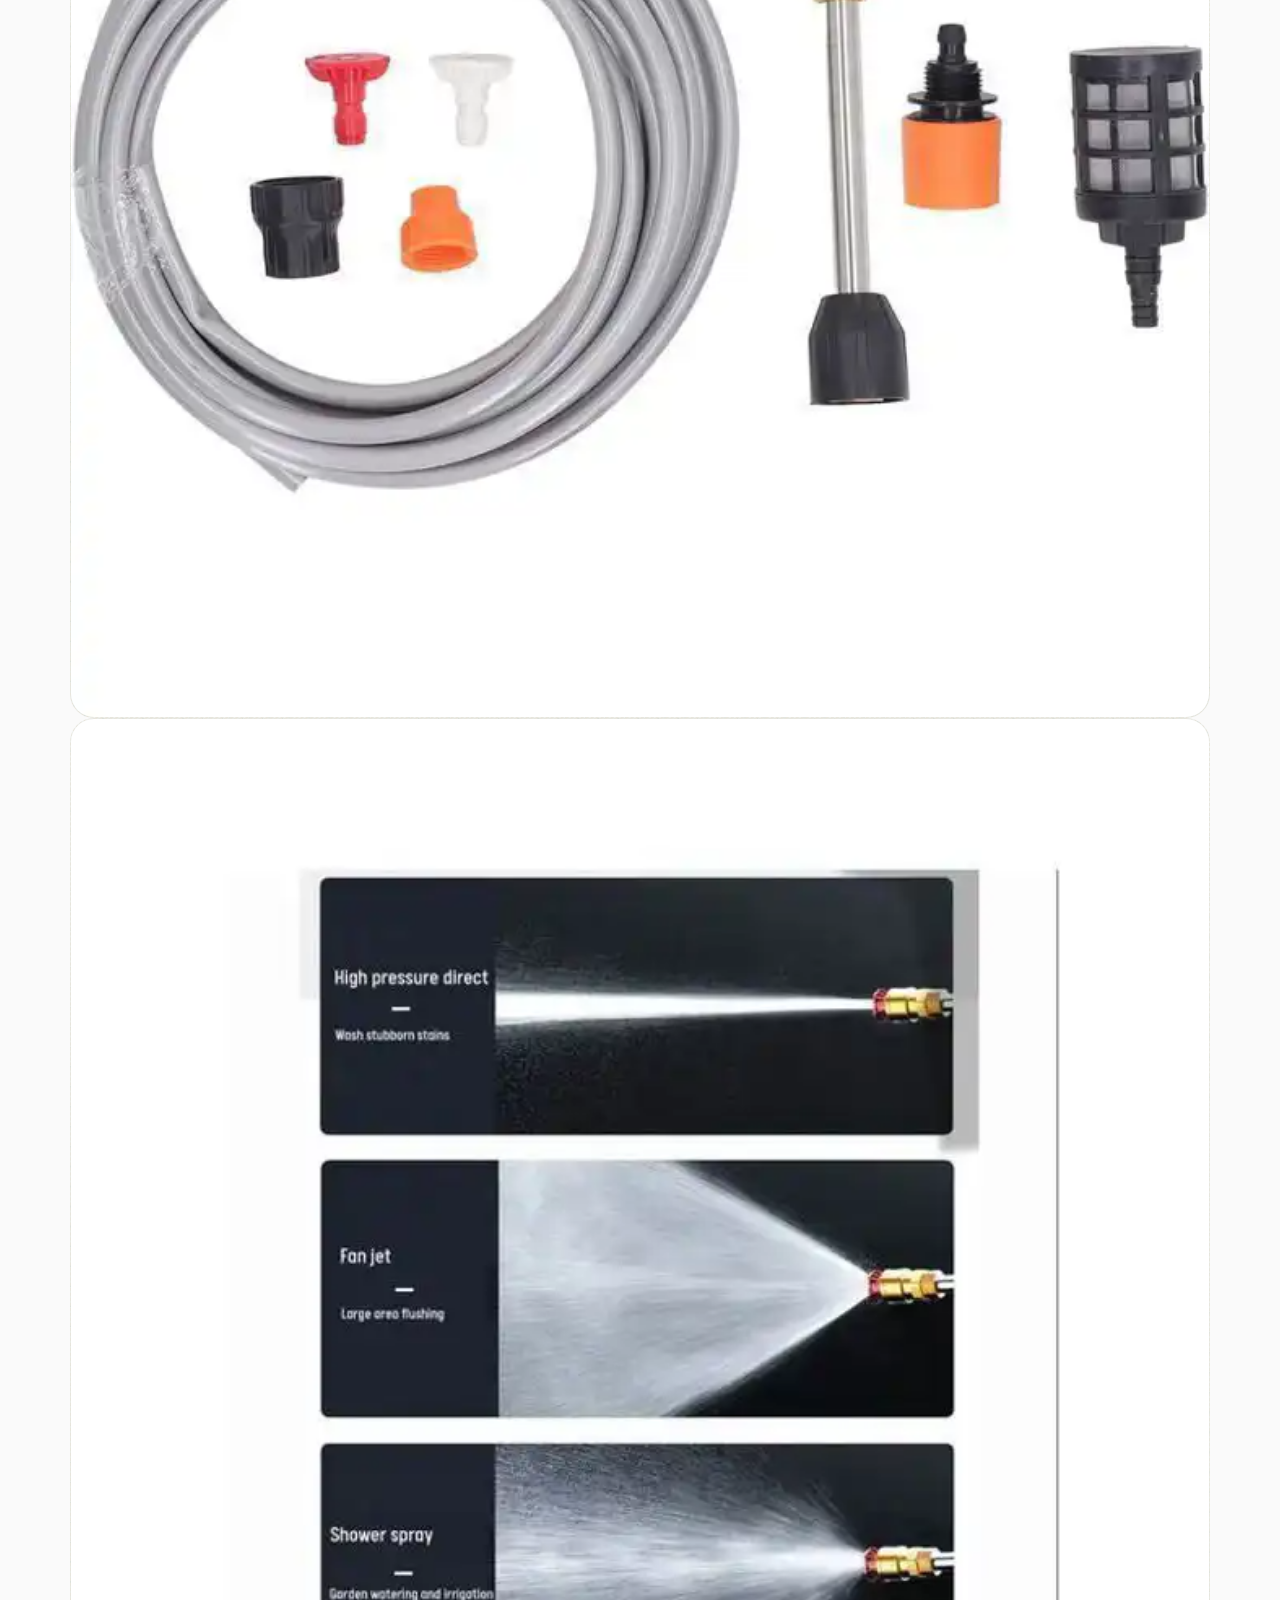
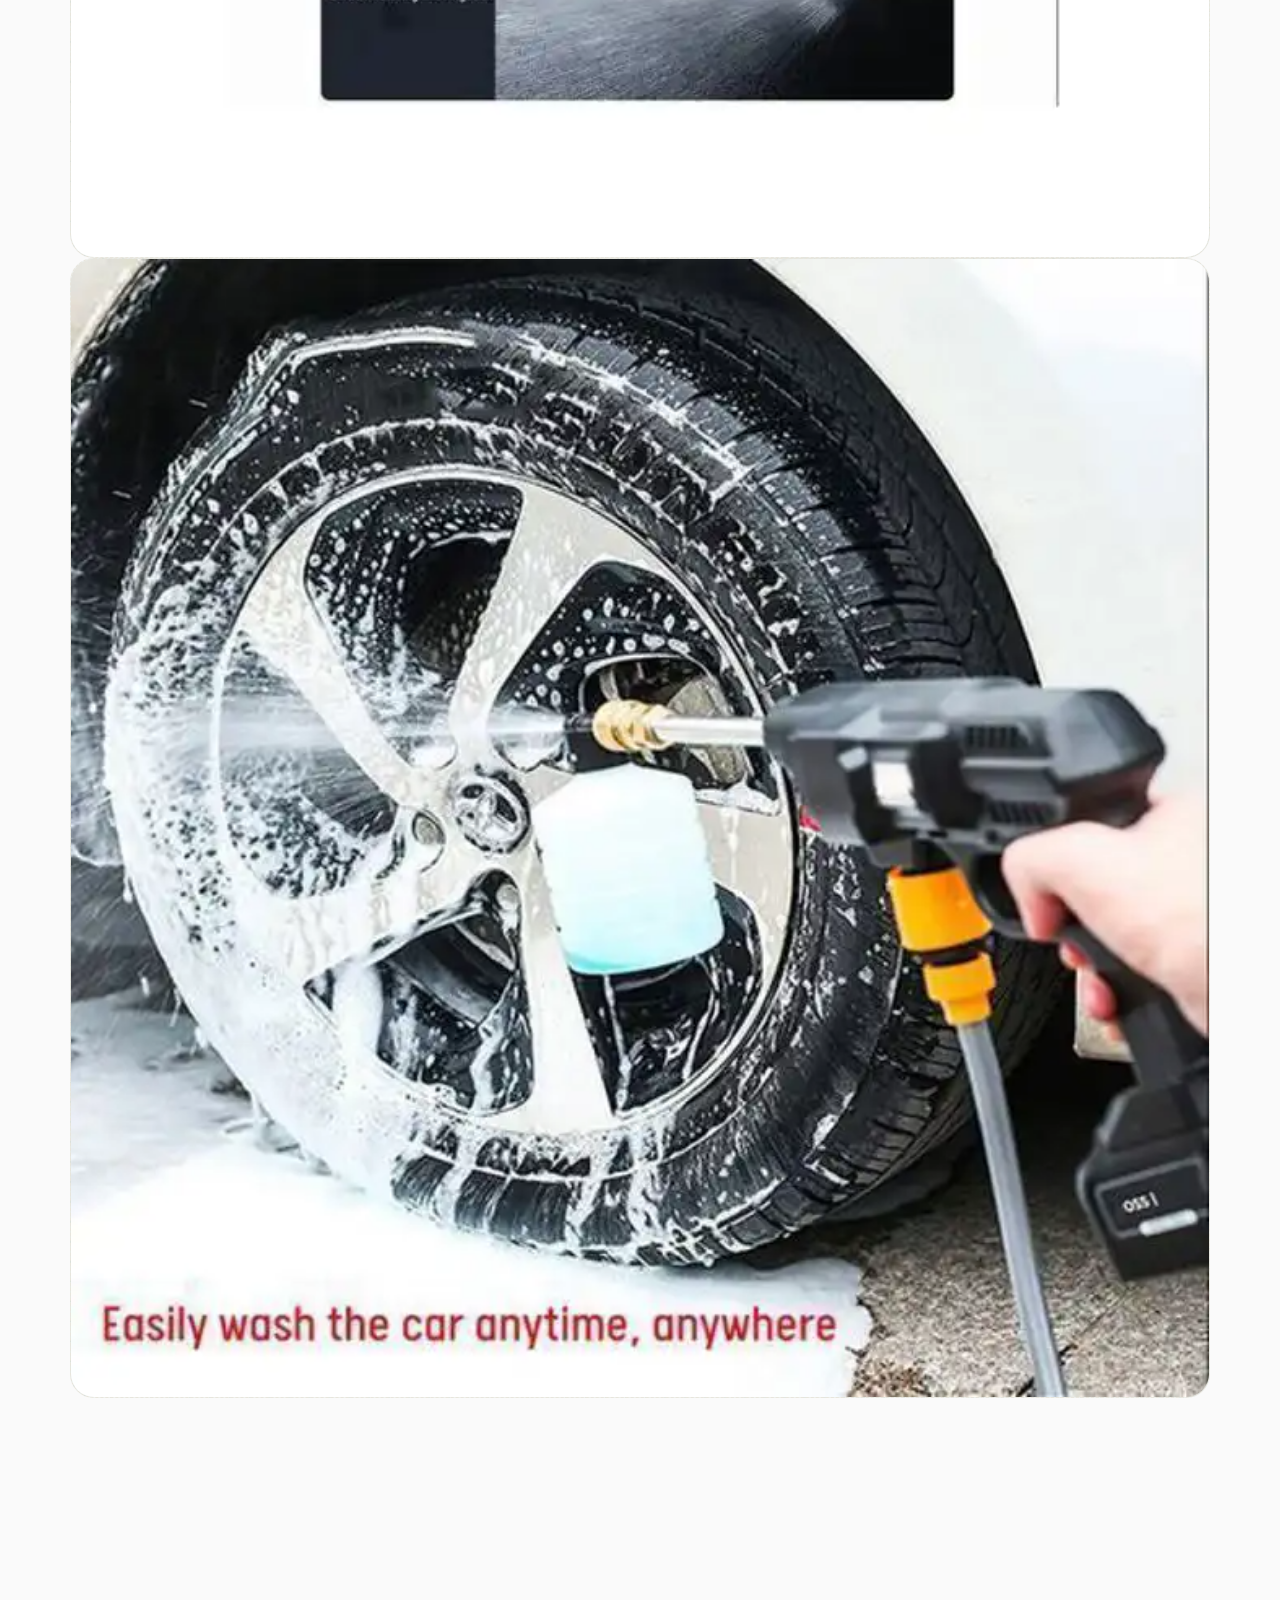
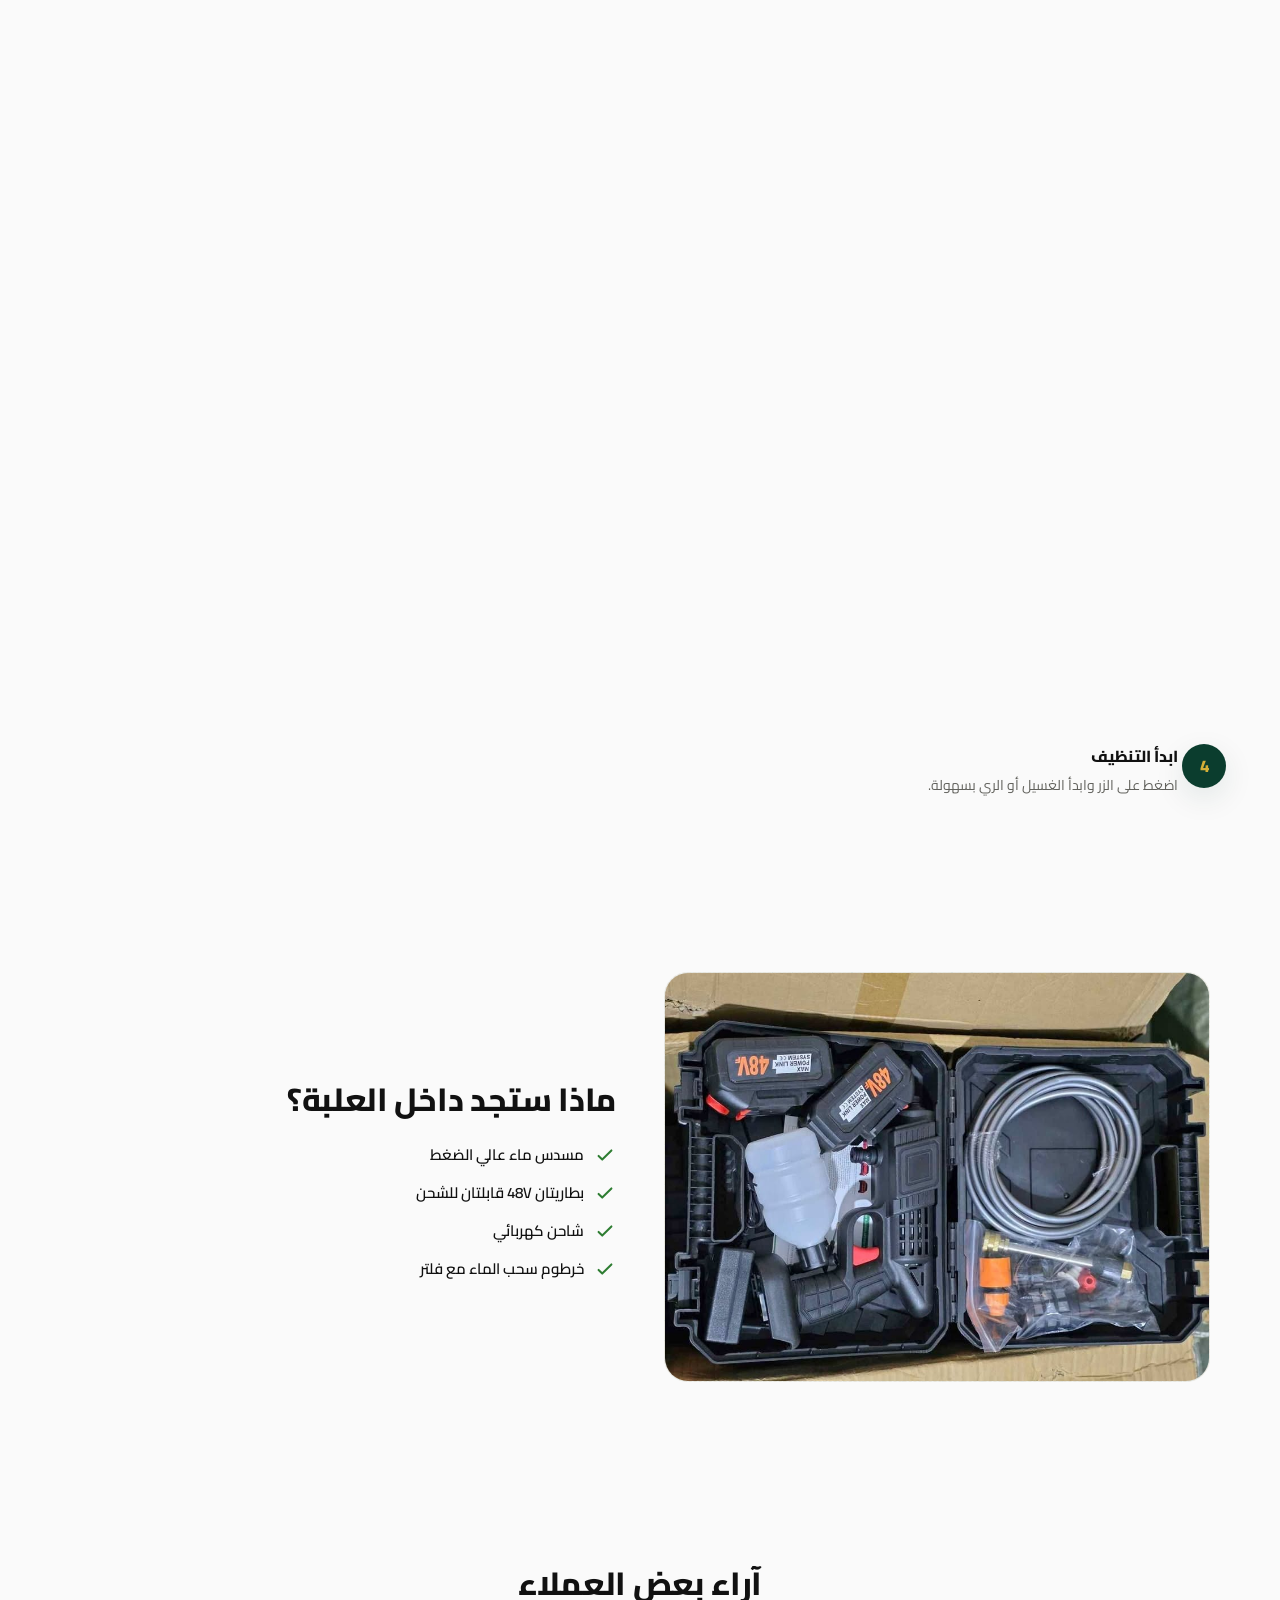
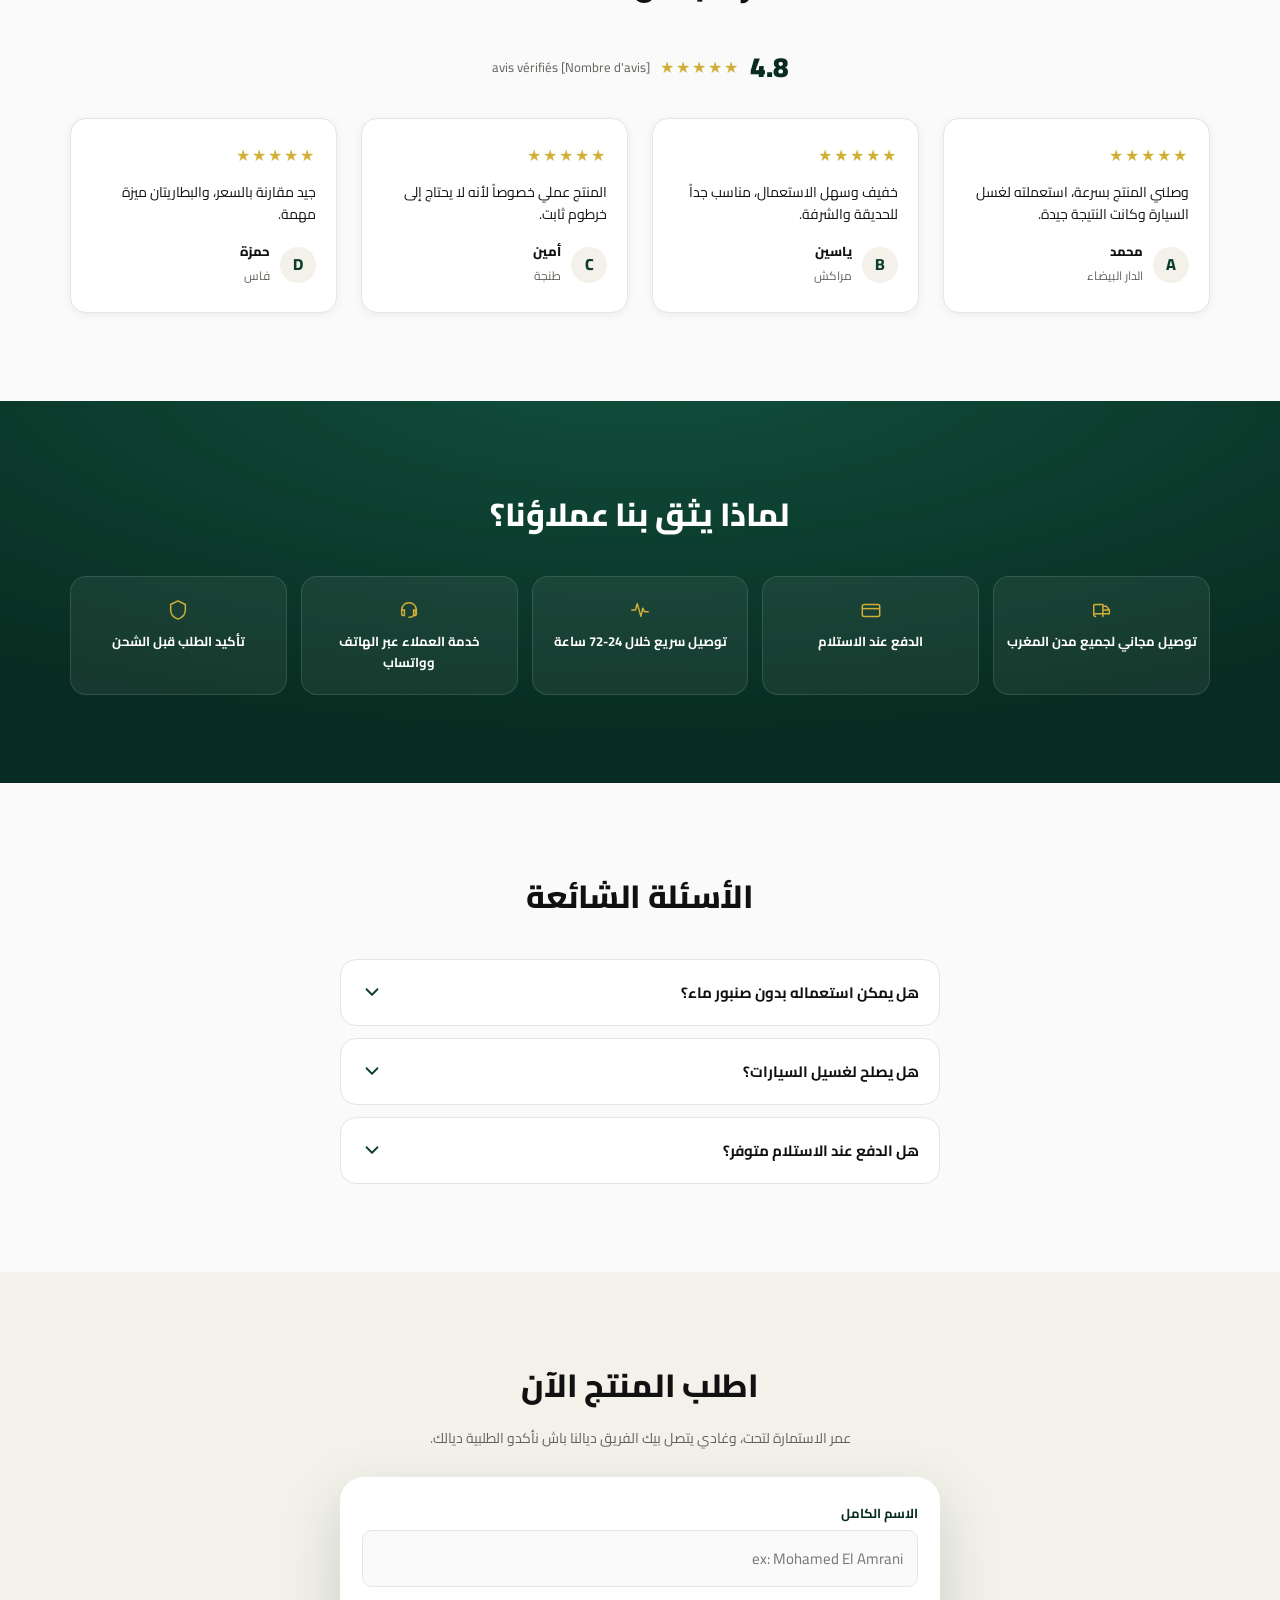
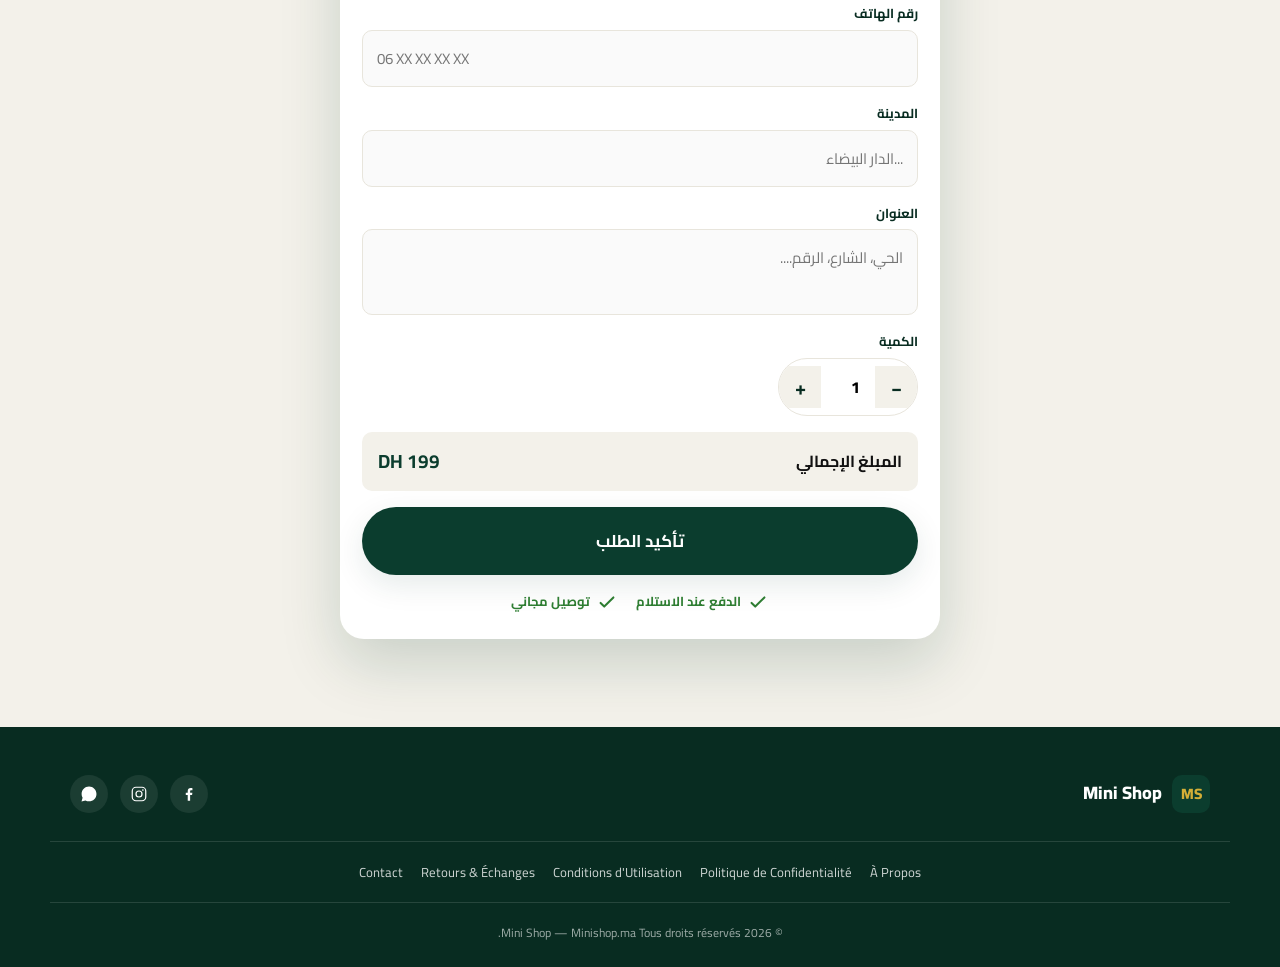
==== commit 5cb69085: "Update WhatsApp link with new phone number" ====
--- a/index.html
+++ b/index.html
@@ -144,7 +144,7 @@
           اطلب الآن
         </a>
         <!-- 🔁 À REMPLACER : numéro WhatsApp (format international sans le +, ex: 2126XXXXXXXX) -->
-        <a href="https://wa.me/2126XXXXXXXX?text=Bonjour%2C%20je%20suis%20intéressé(e)%20par%20[Titre%20Principal]"
+        <a href="https://wa.me/212693408363?text=Bonjour%2C%20je%20suis%20intéressé(e)%20par%20[Titre%20Principal]"
            class="btn btn--outline btn--lg" target="_blank" rel="noopener">
           <svg class="icon" viewBox="0 0 24 24" fill="currentColor"><path d="M12.04 2C6.58 2 2.13 6.45 2.13 11.91c0 1.75.46 3.45 1.33 4.95L2 22l5.27-1.38a9.9 9.9 0 0 0 4.77 1.21h.01c5.46 0 9.91-4.45 9.91-9.91C21.96 6.45 17.5 2 12.04 2Zm0 18.13h-.01a8.2 8.2 0 0 1-4.18-1.14l-.3-.18-3.13.82.84-3.05-.2-.31a8.2 8.2 0 0 1-1.26-4.36c0-4.54 3.7-8.24 8.25-8.24 2.2 0 4.27.86 5.83 2.42a8.18 8.18 0 0 1 2.41 5.83c0 4.55-3.7 8.21-8.25 8.21Zm4.52-6.16c-.25-.12-1.47-.72-1.7-.81-.23-.08-.39-.12-.56.13-.17.25-.64.81-.78.97-.14.17-.29.19-.54.06-.25-.12-1.04-.38-1.99-1.22-.74-.65-1.23-1.46-1.38-1.71-.14-.25-.02-.38.11-.51.11-.11.25-.29.37-.43.12-.14.16-.25.25-.41.08-.17.04-.31-.02-.43-.06-.12-.56-1.35-.77-1.85-.2-.48-.41-.42-.56-.43-.14-.01-.31-.01-.48-.01-.17 0-.43.06-.66.31-.23.25-.86.84-.86 2.05 0 1.21.88 2.38 1 2.54.12 .17 1.74 2.66 4.22 3.73.59.25 1.05.4 1.41.52.59.19 1.13.16 1.56.1.48-.07 1.47-.6 1.67-1.18.21-.58.21-1.08.15-1.18-.06-.1-.23-.16-.48-.28Z"/></svg>
           تواصل معنا عبر واتساب
--- a/style.css
+++ b/style.css
@@ -720,3 +720,8 @@
   .hero__cta { flex-direction: row; max-width: none; justify-content: center; }
   .cards-grid--3, .cards-grid--4 { gap: 24px; }
 }
+.logo-image{
+  width:50px;
+  height:50px;
+  object-fit:contain;
+}
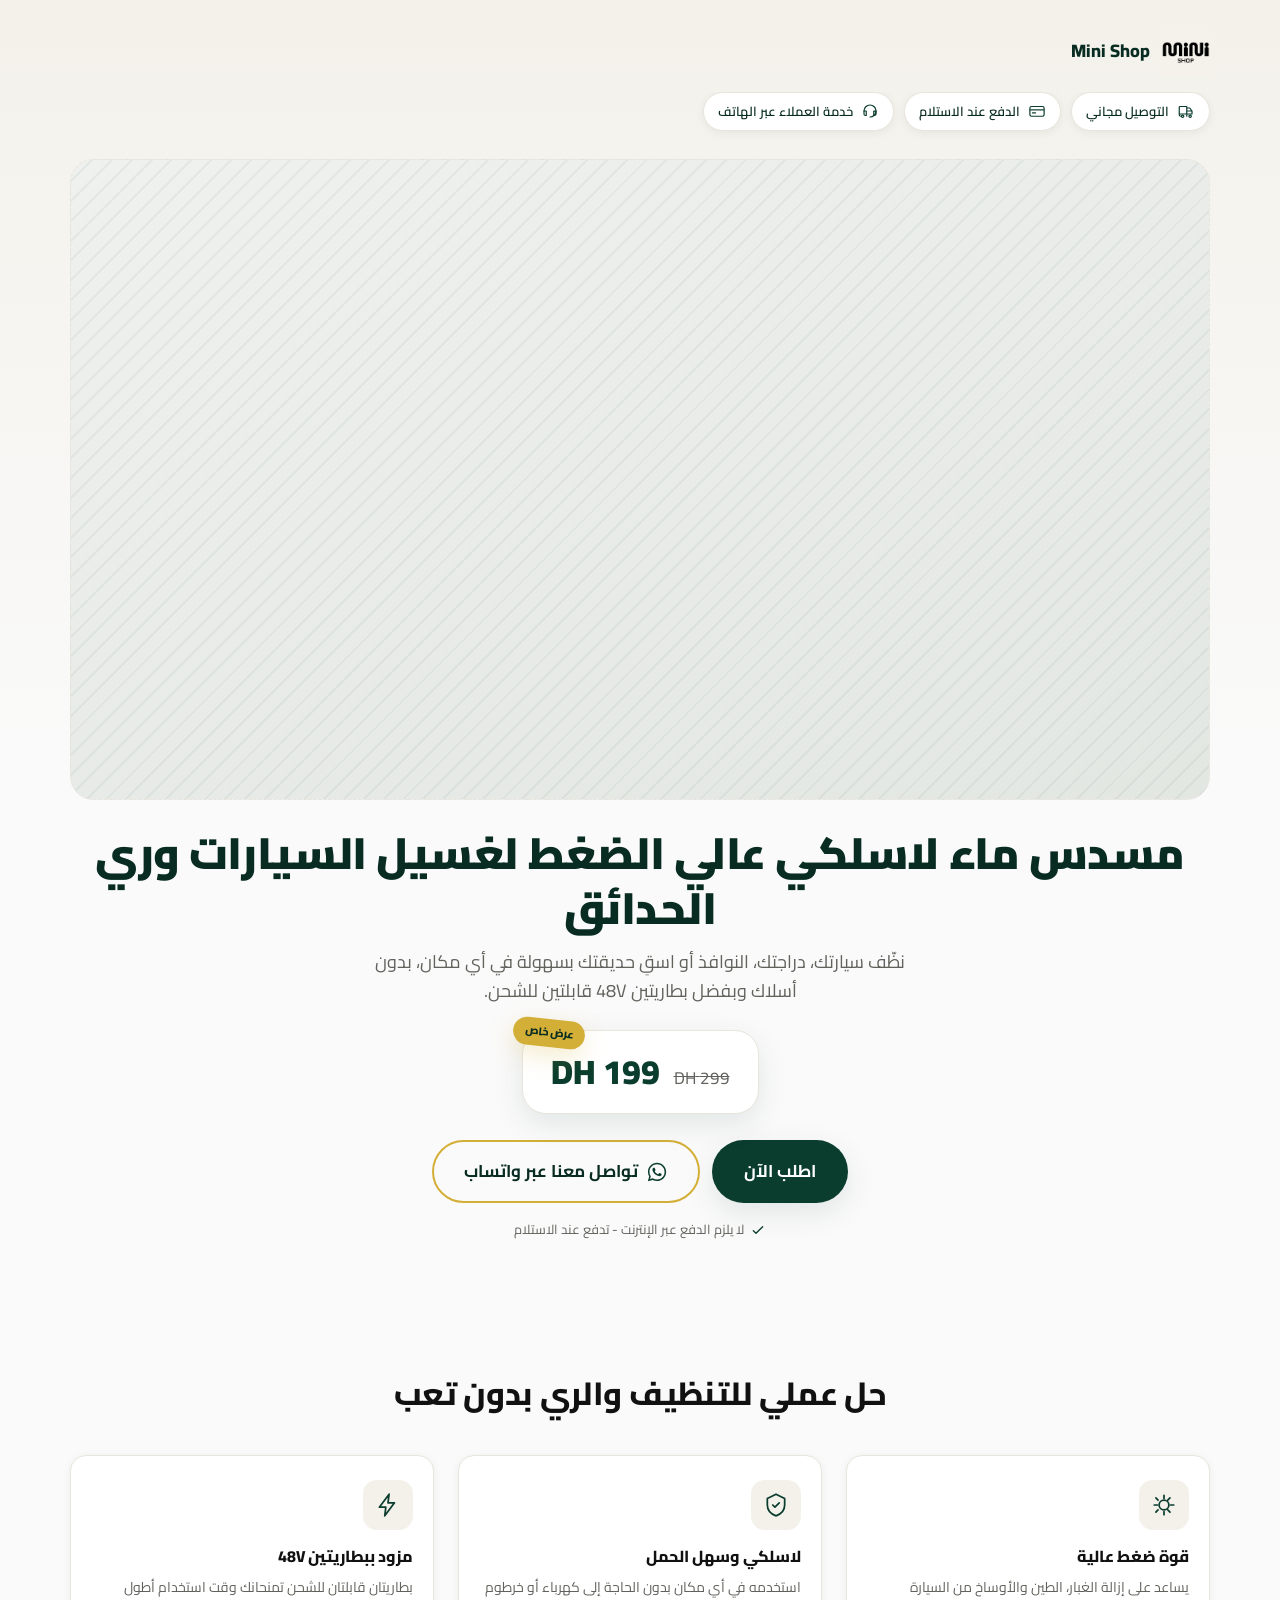
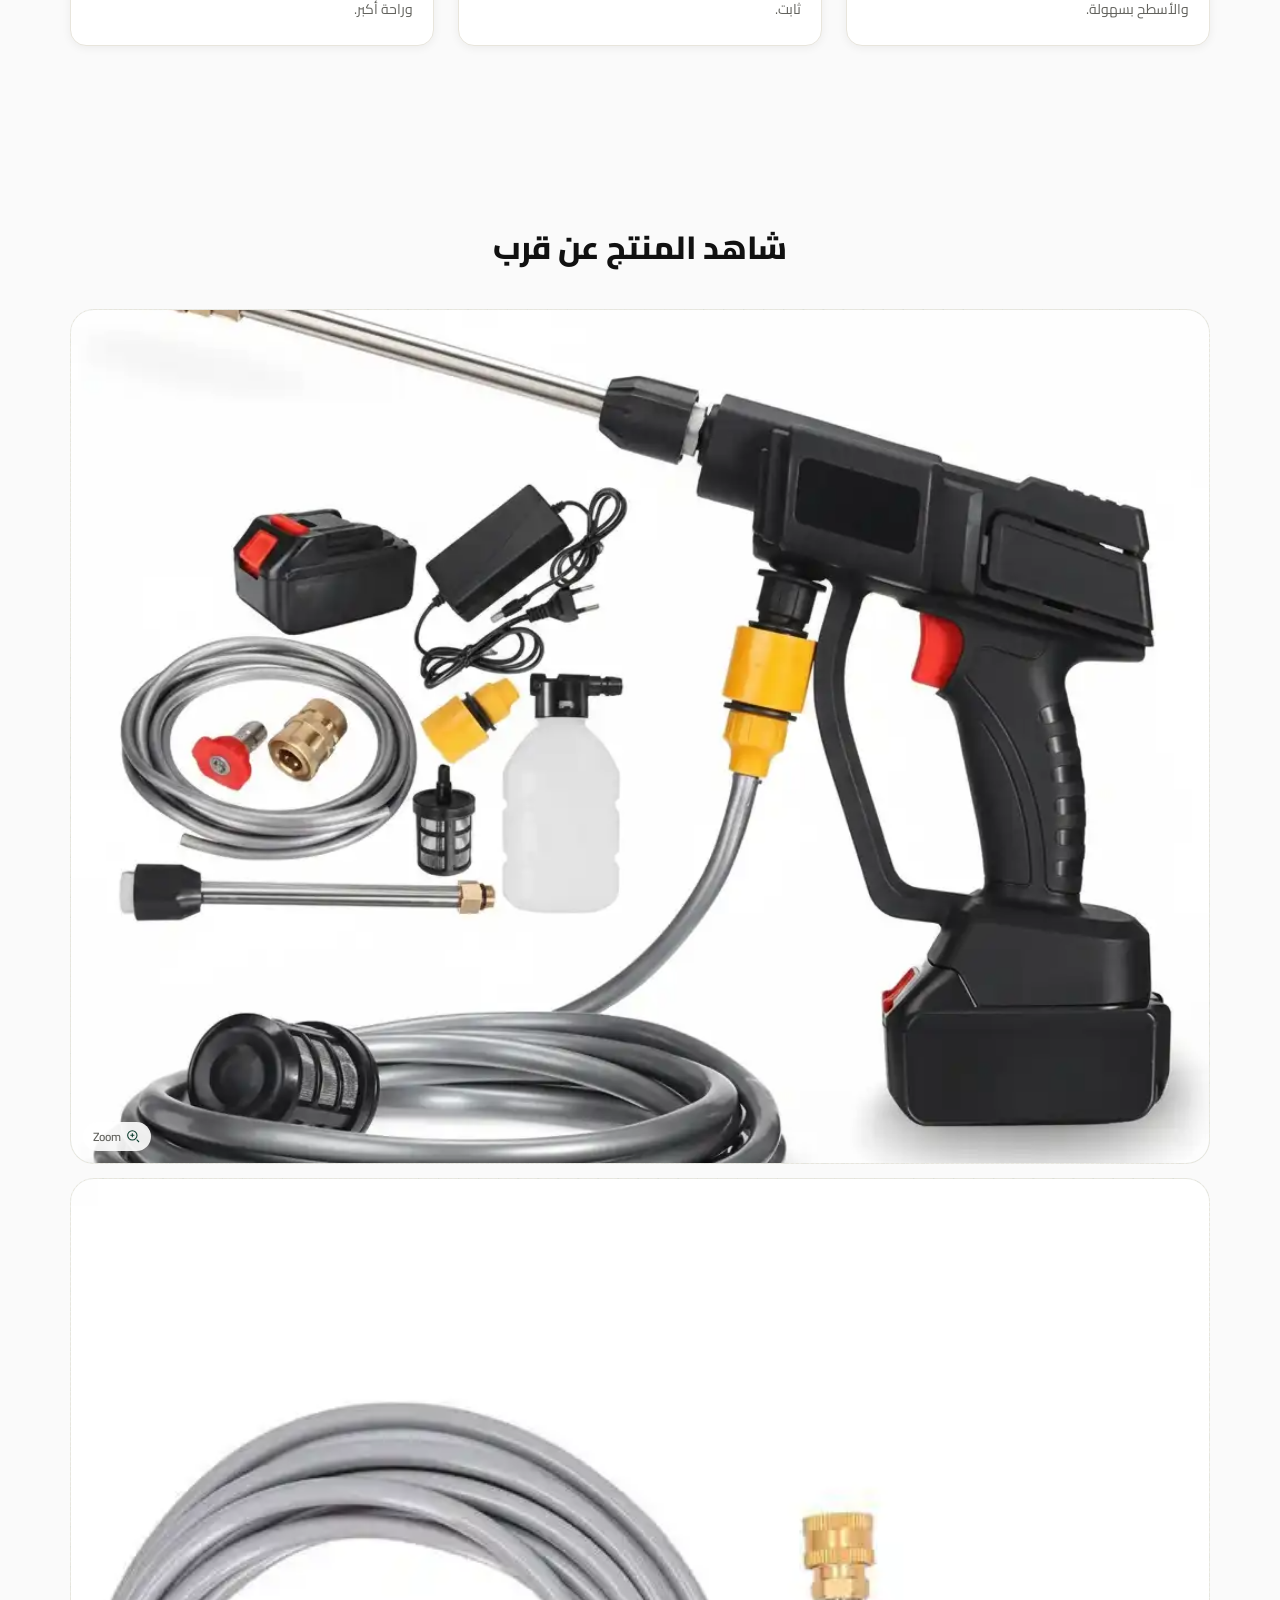
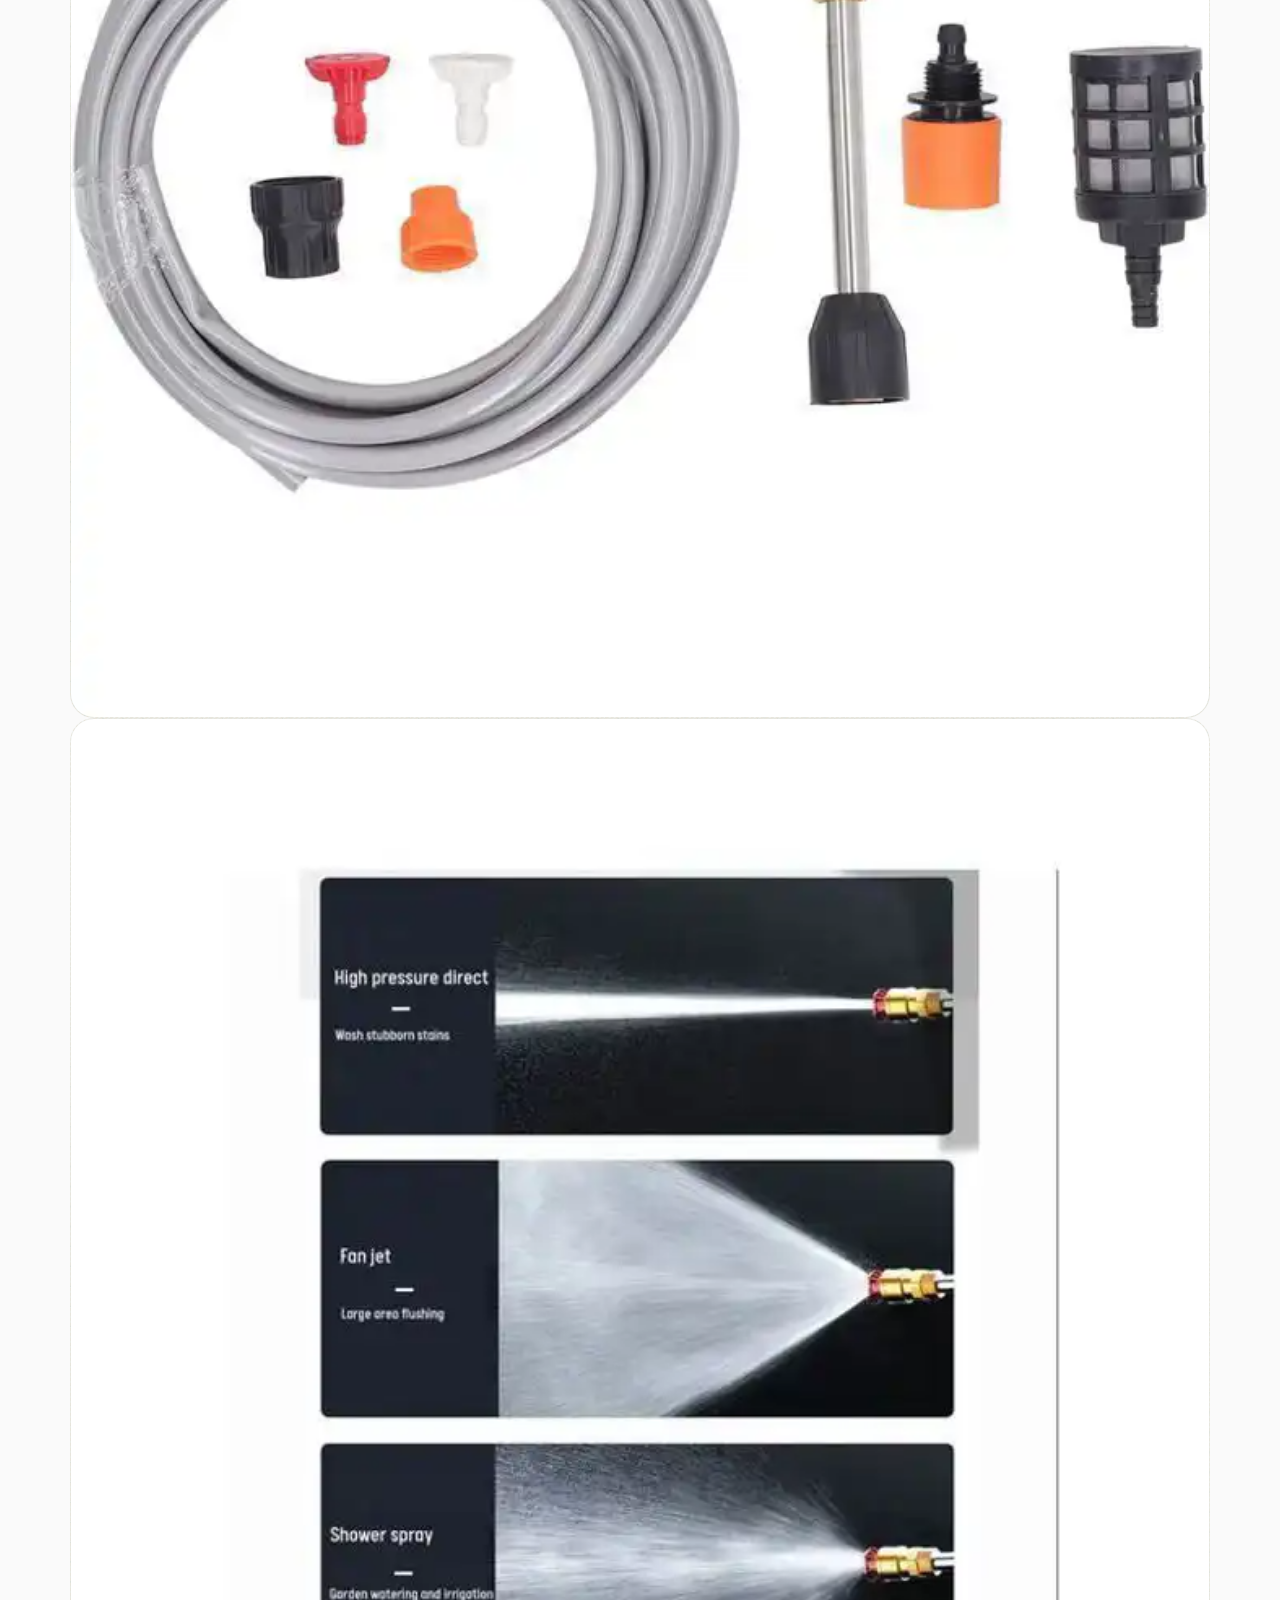
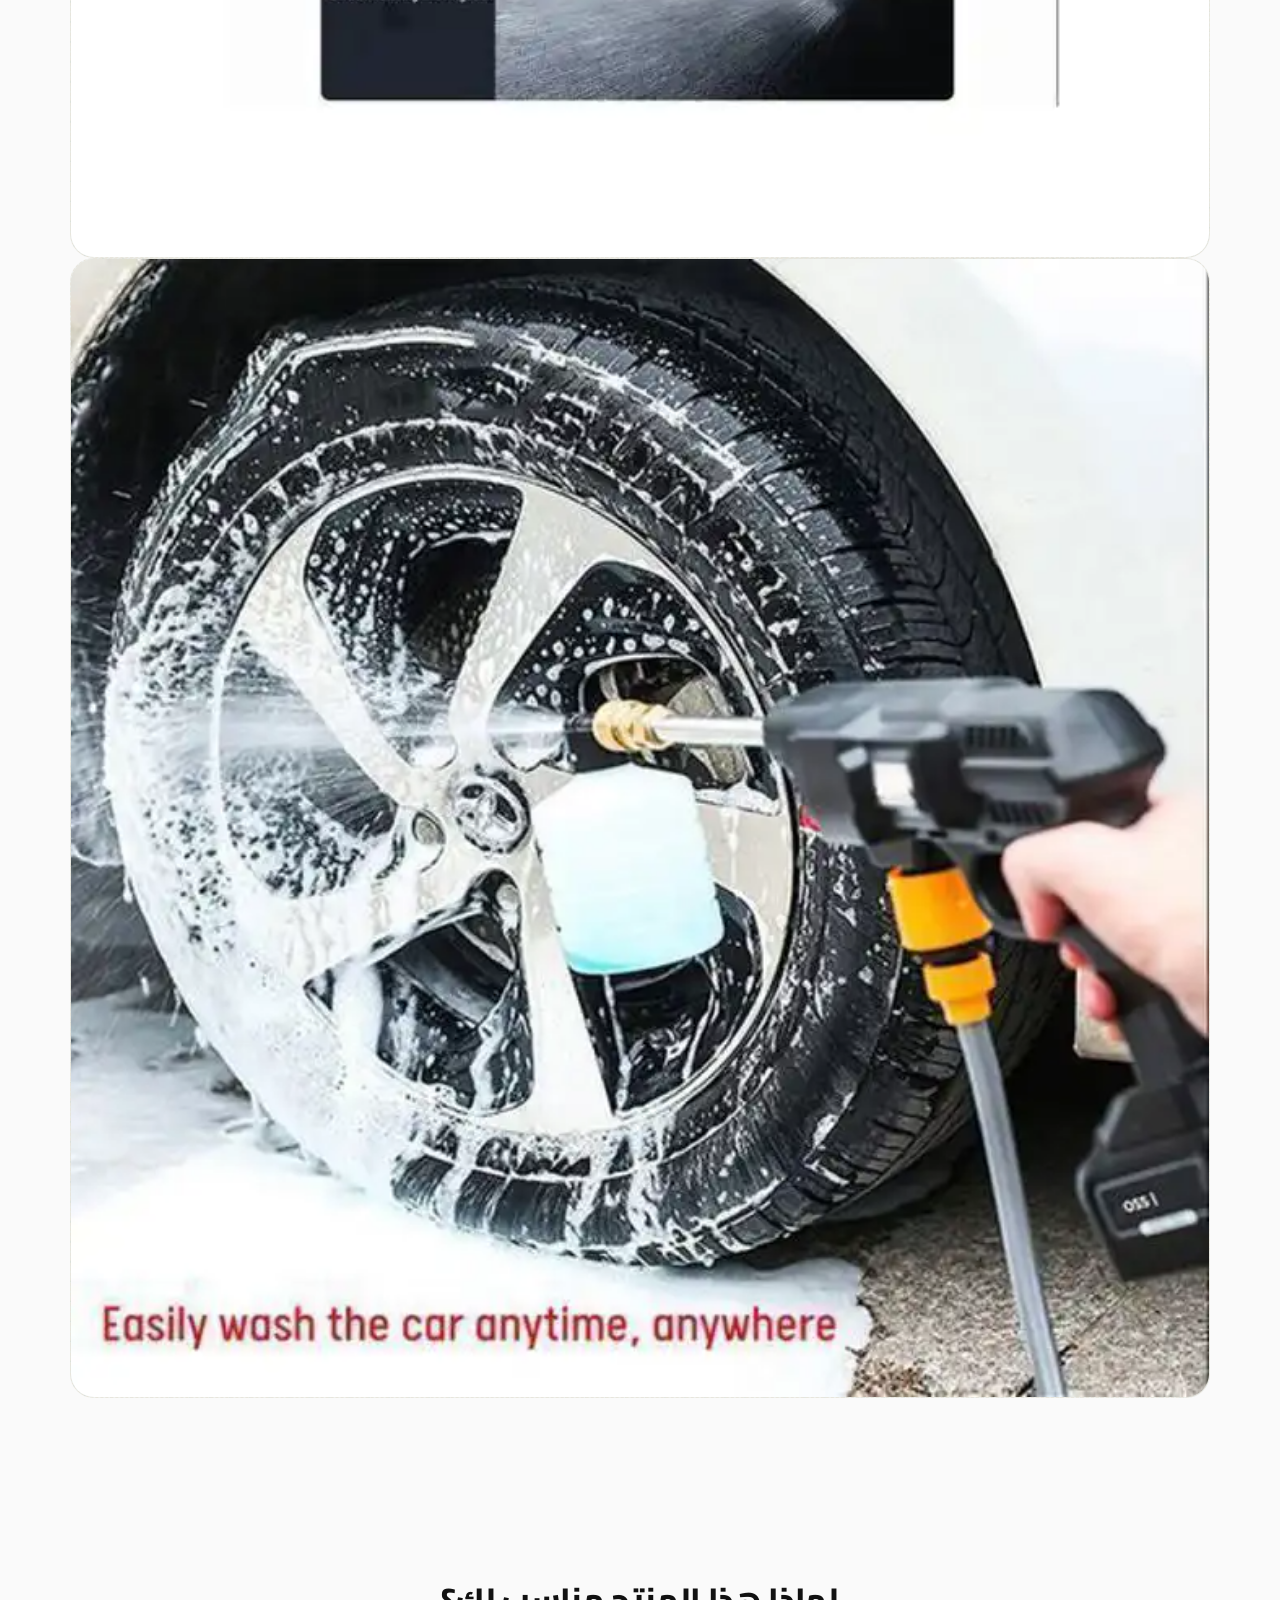
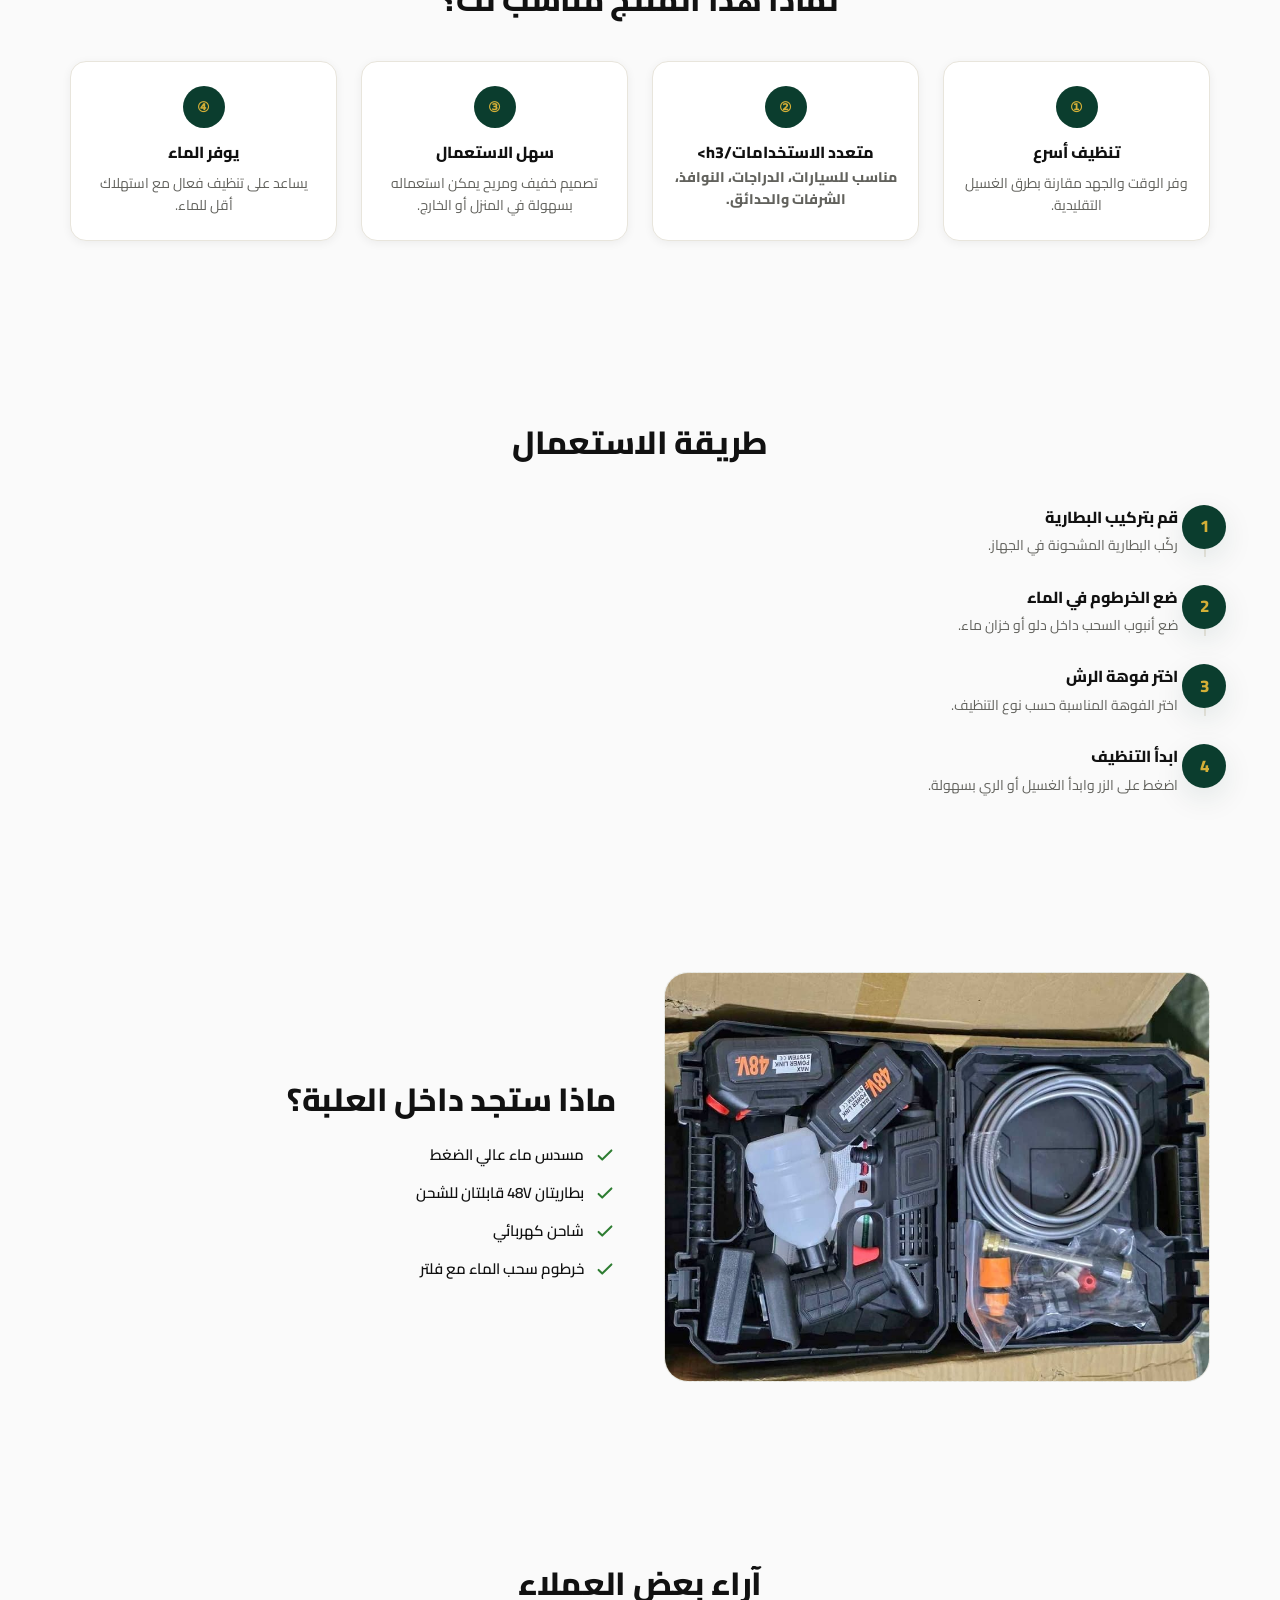
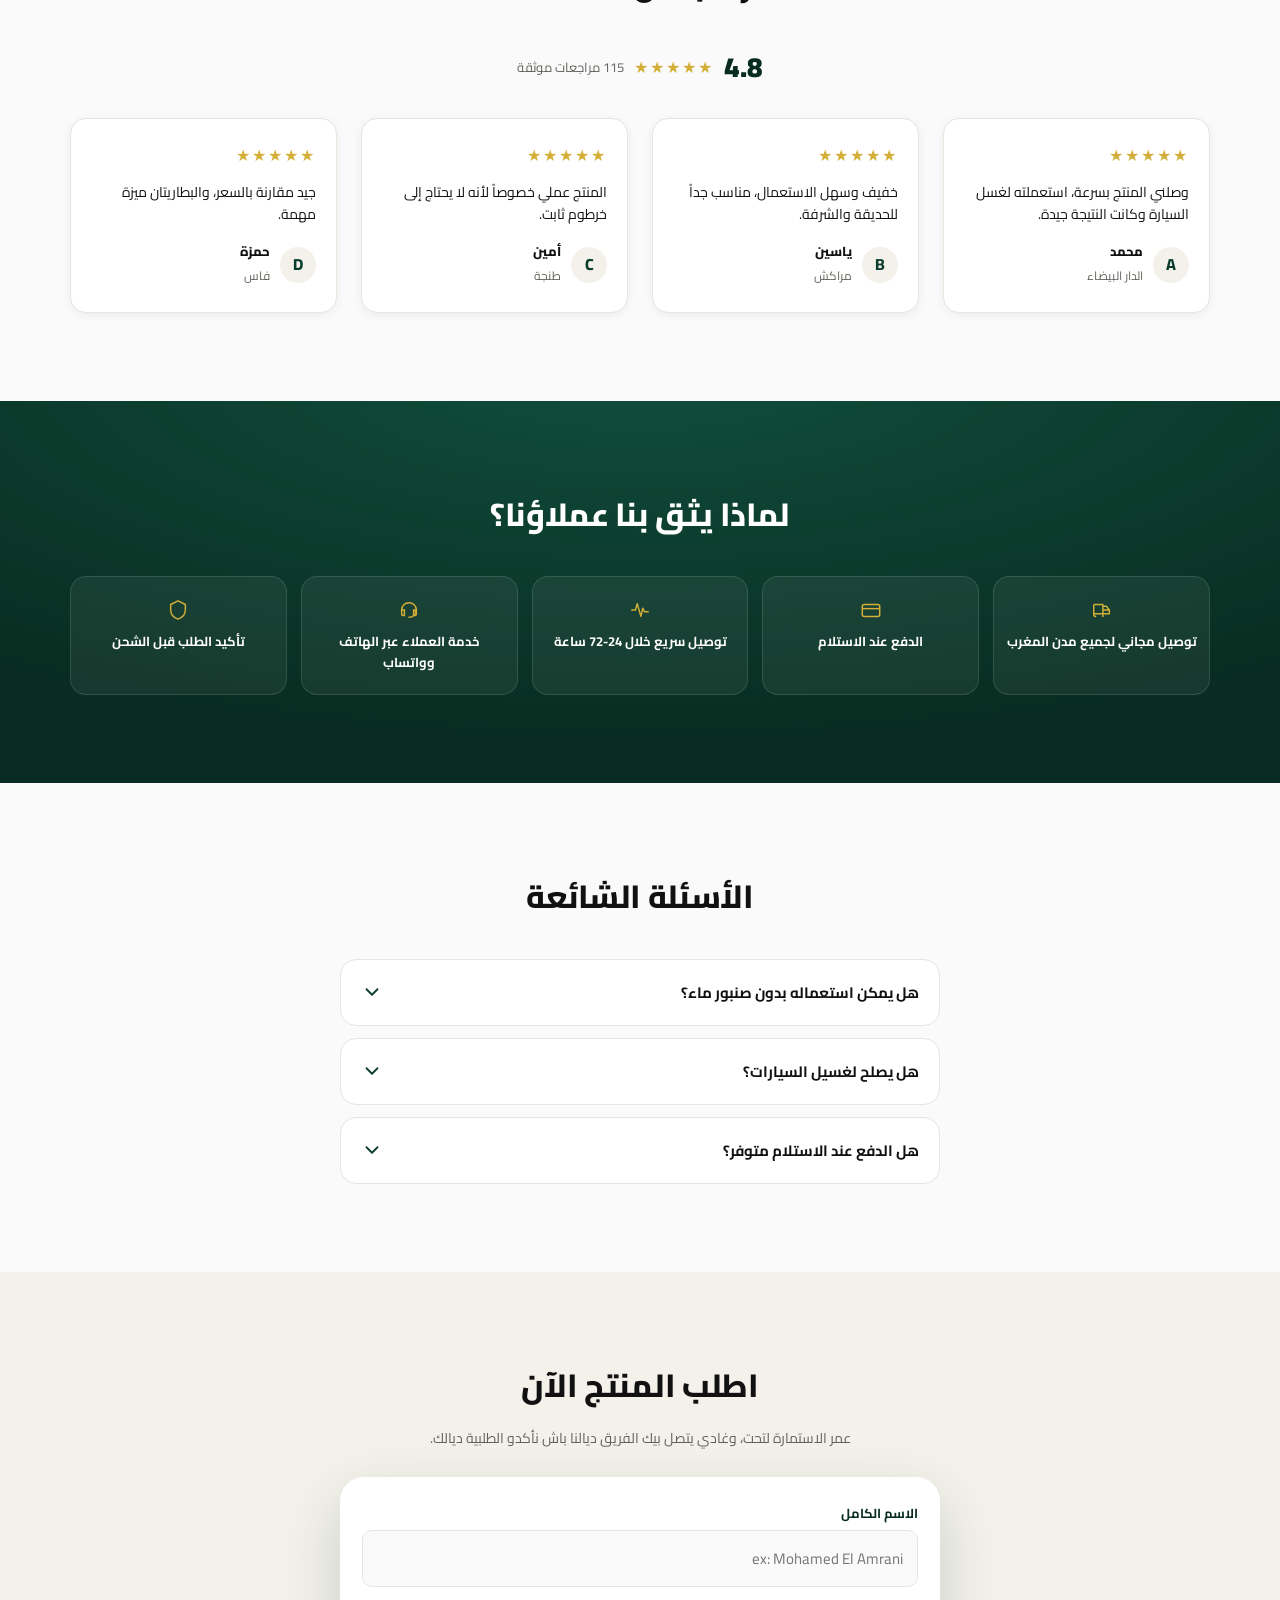
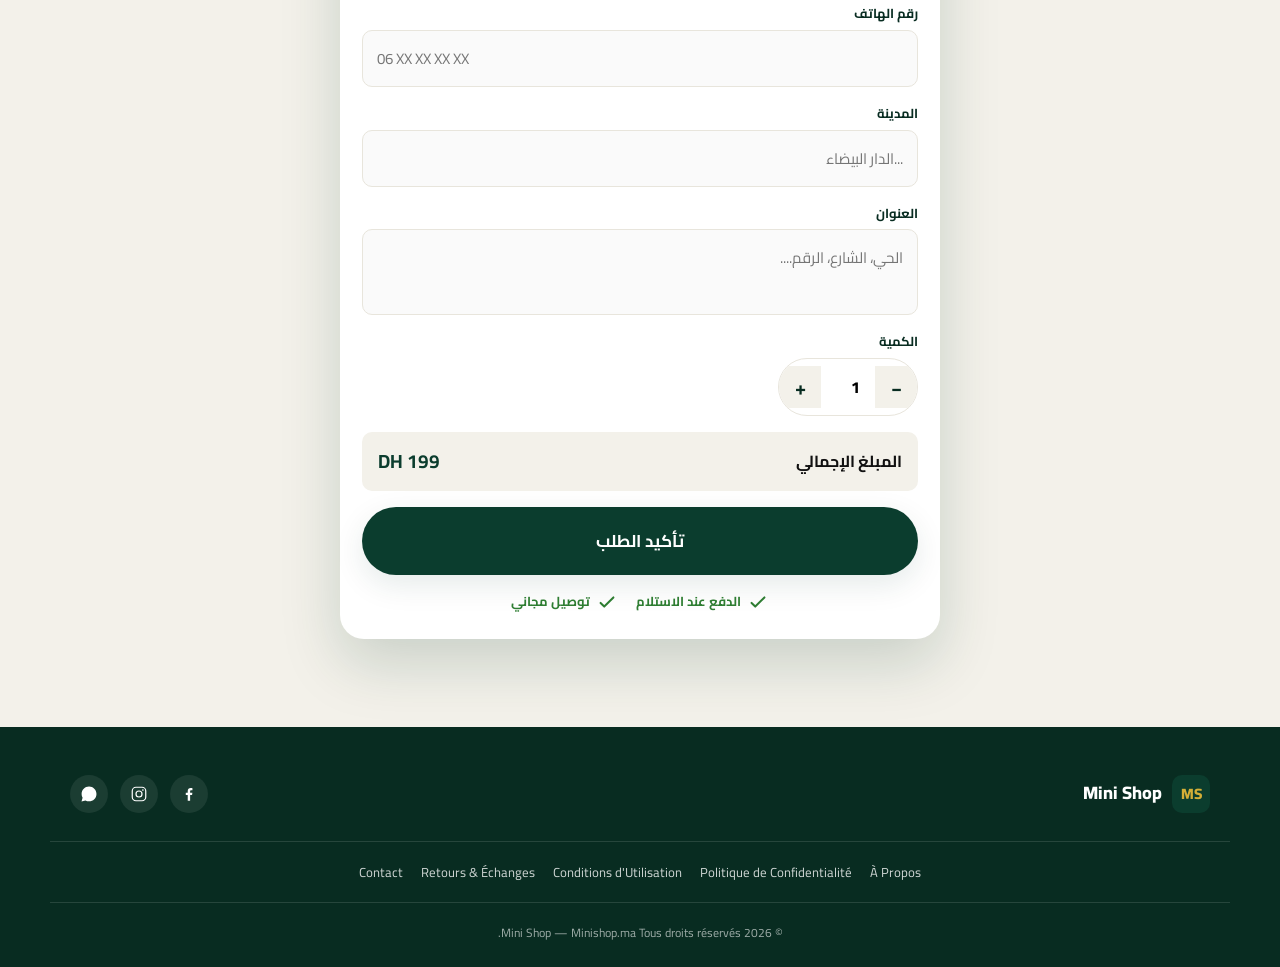
==== commit 60e89563: "Update reviews count text to Arabic" ====
--- a/index.html
+++ b/index.html
@@ -367,7 +367,7 @@
       <div class="reviews__summary reveal">
         <span class="reviews__score">4.8</span>
         <span class="stars" aria-label="4.8 sur 5">★★★★★</span>
-        <span class="reviews__count">[Nombre d'avis] avis vérifiés</span>
+        <span class="reviews__count">115 مراجعات موثقة</span>
       </div>
 
       <div class="cards-grid cards-grid--4">
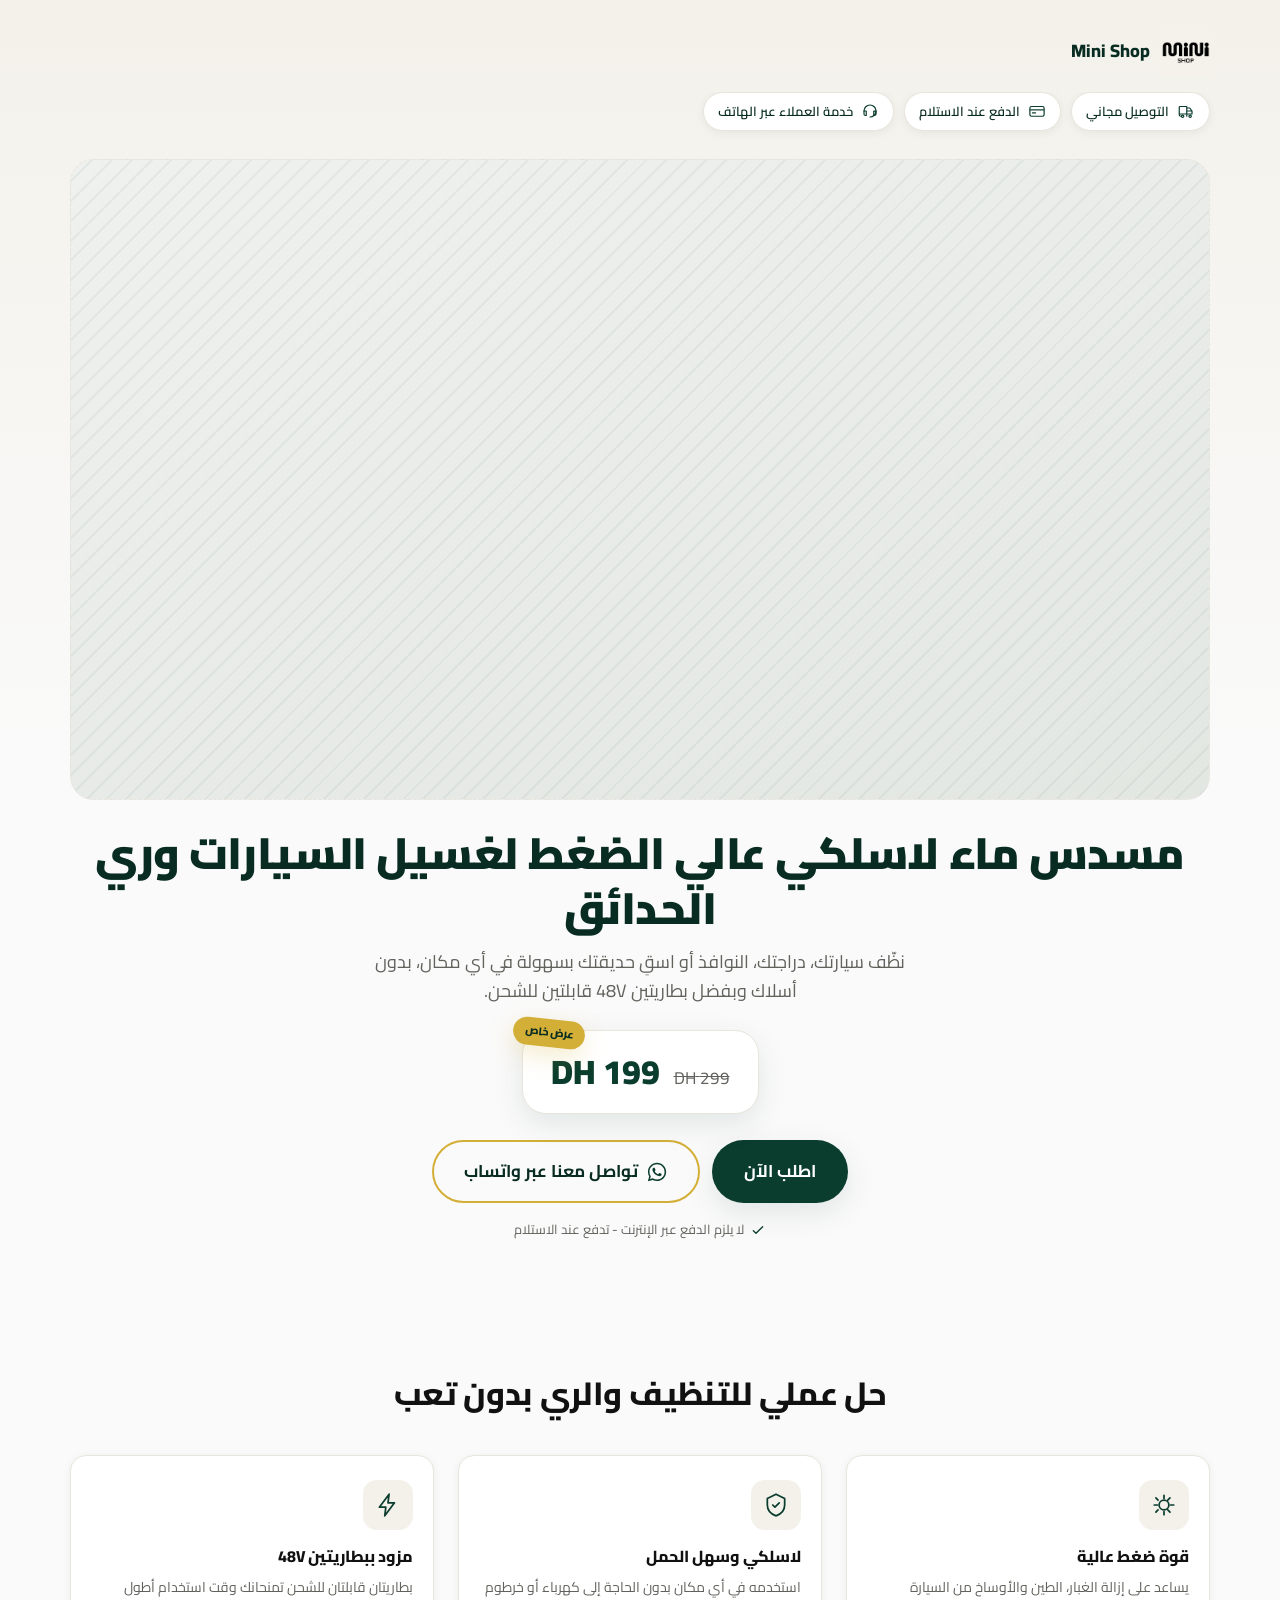
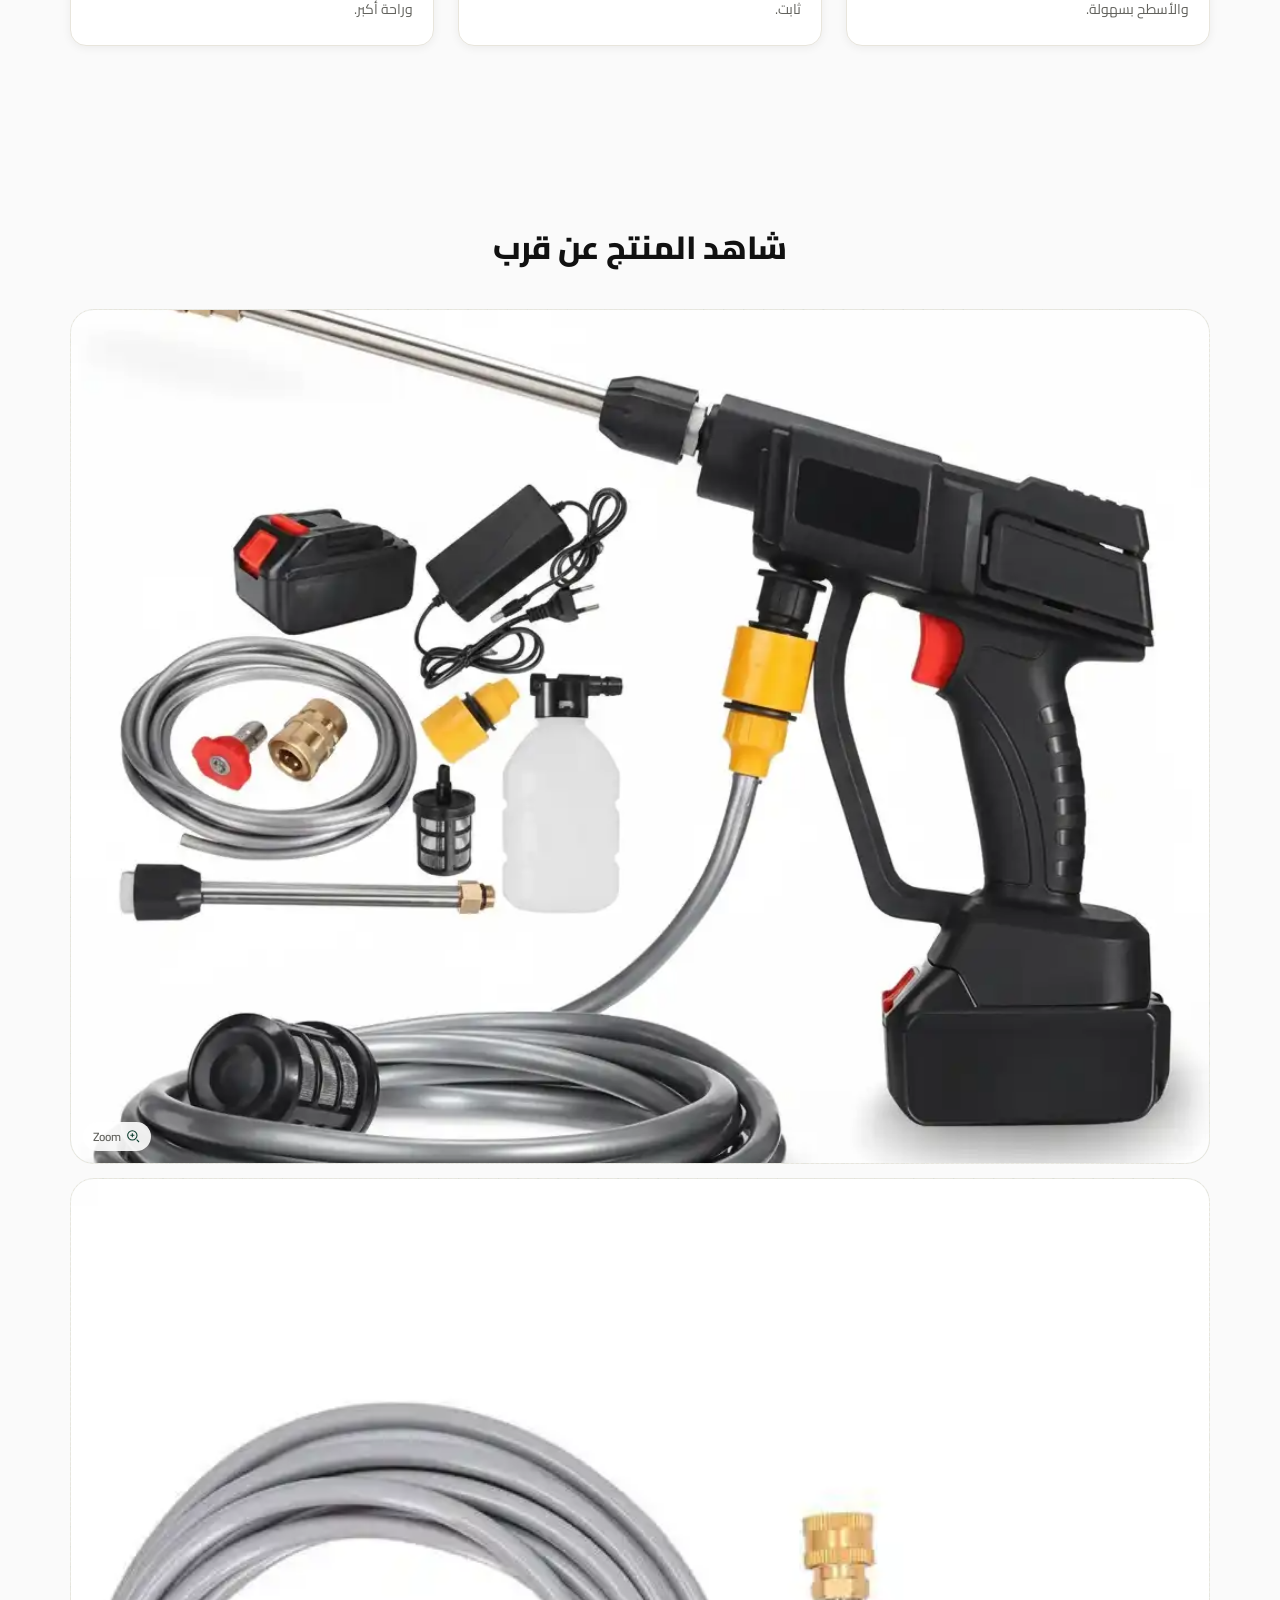
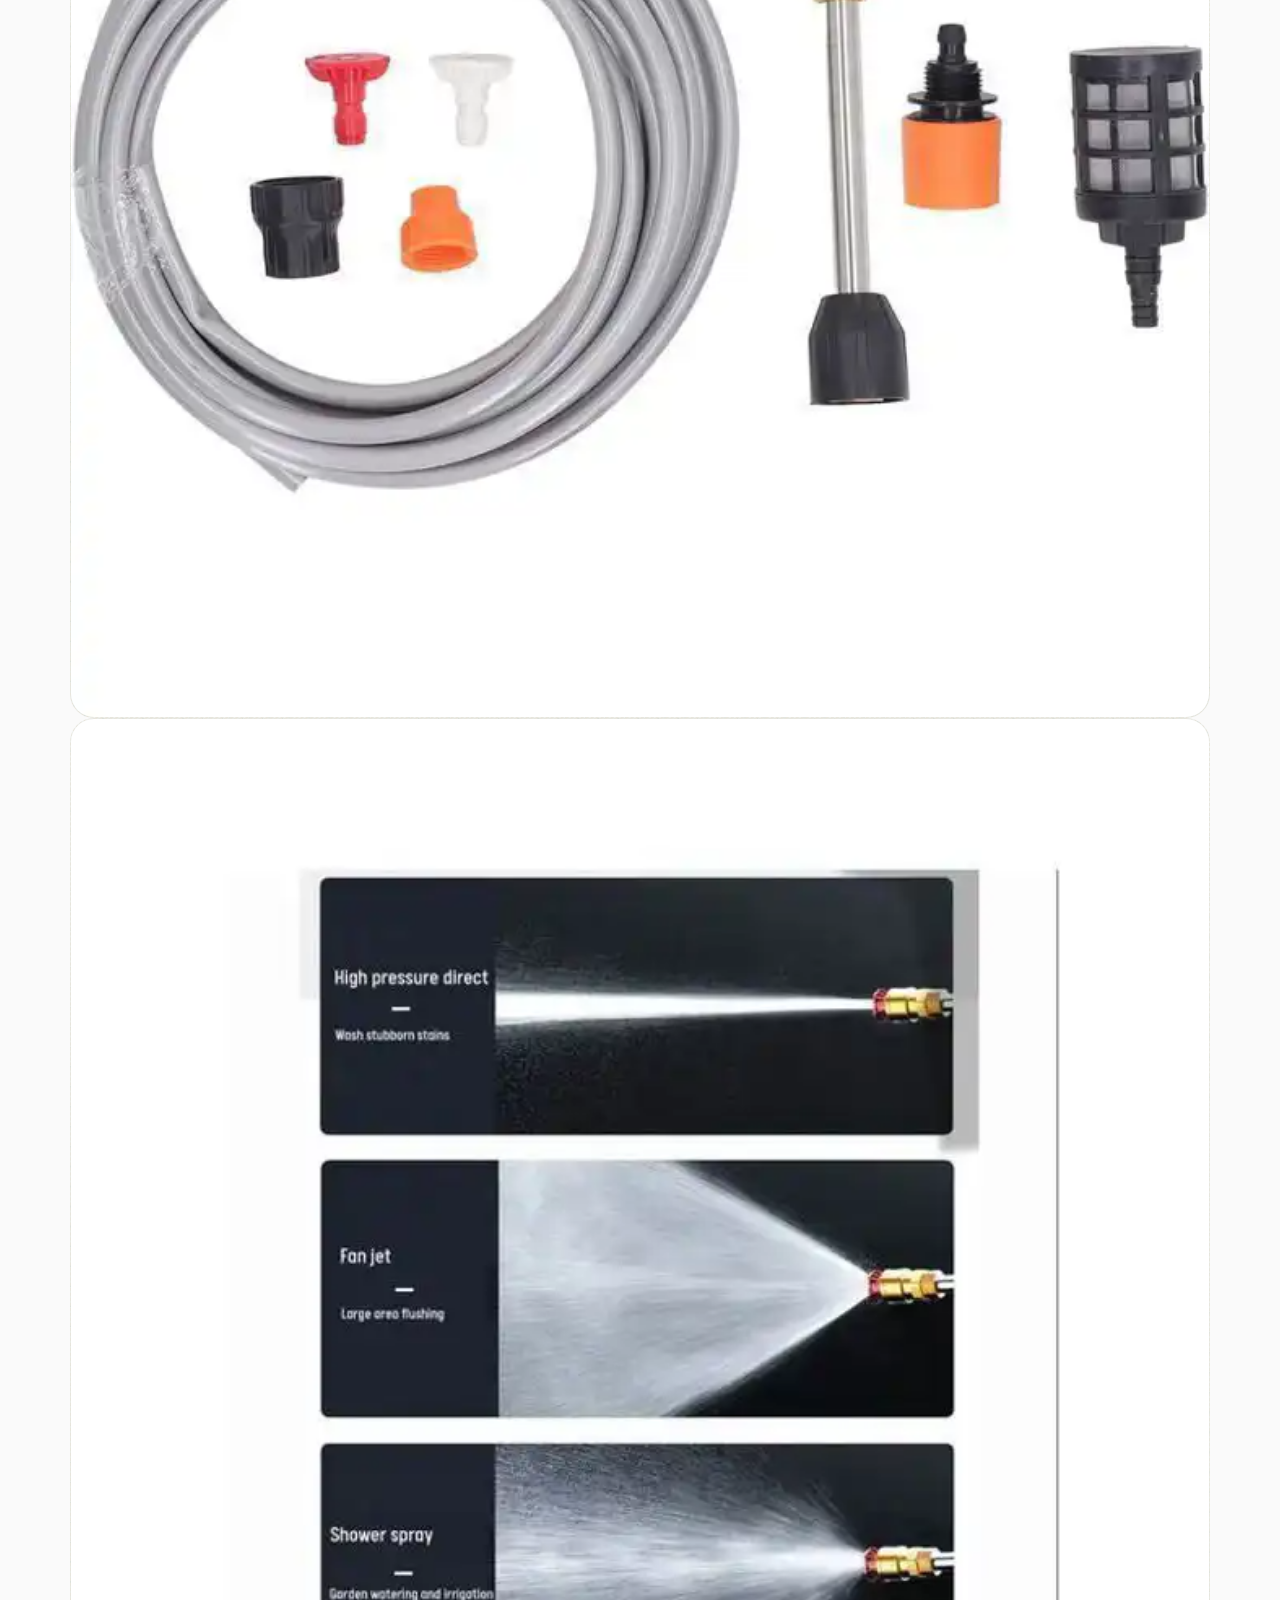
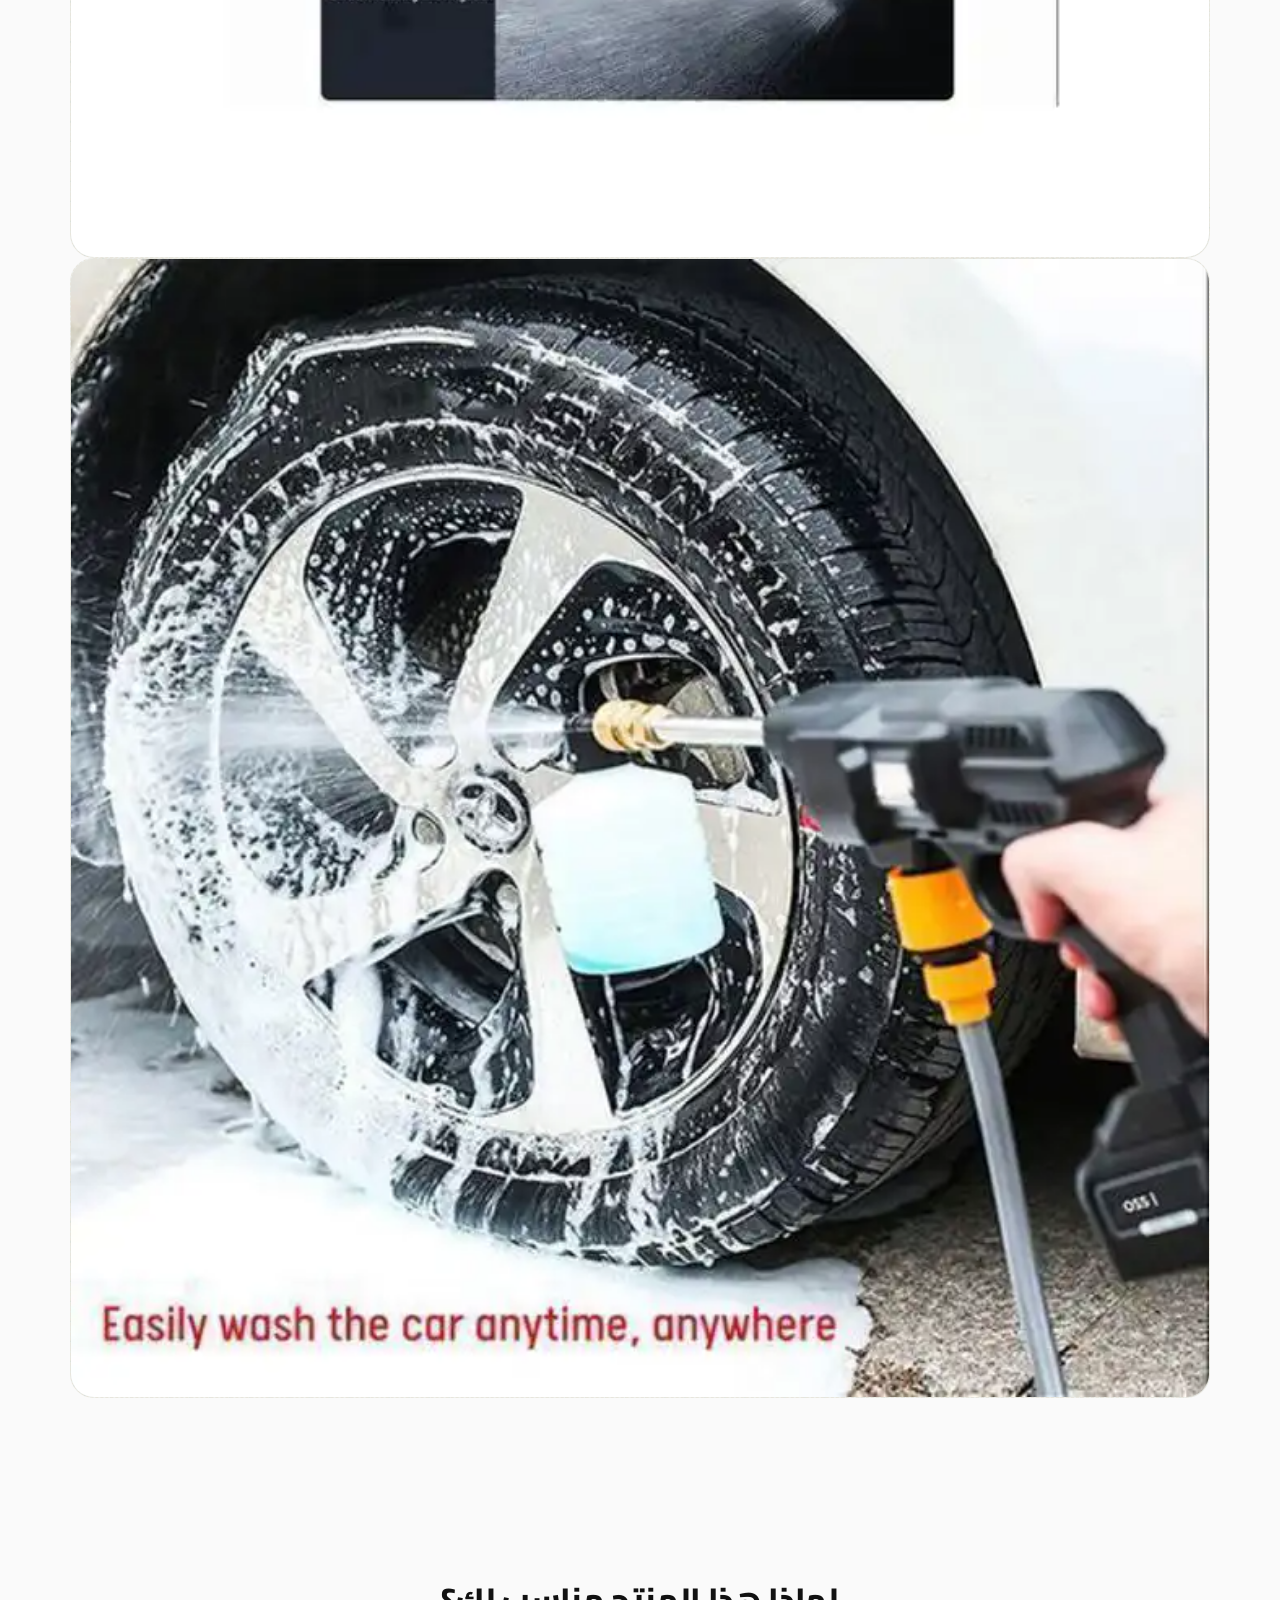
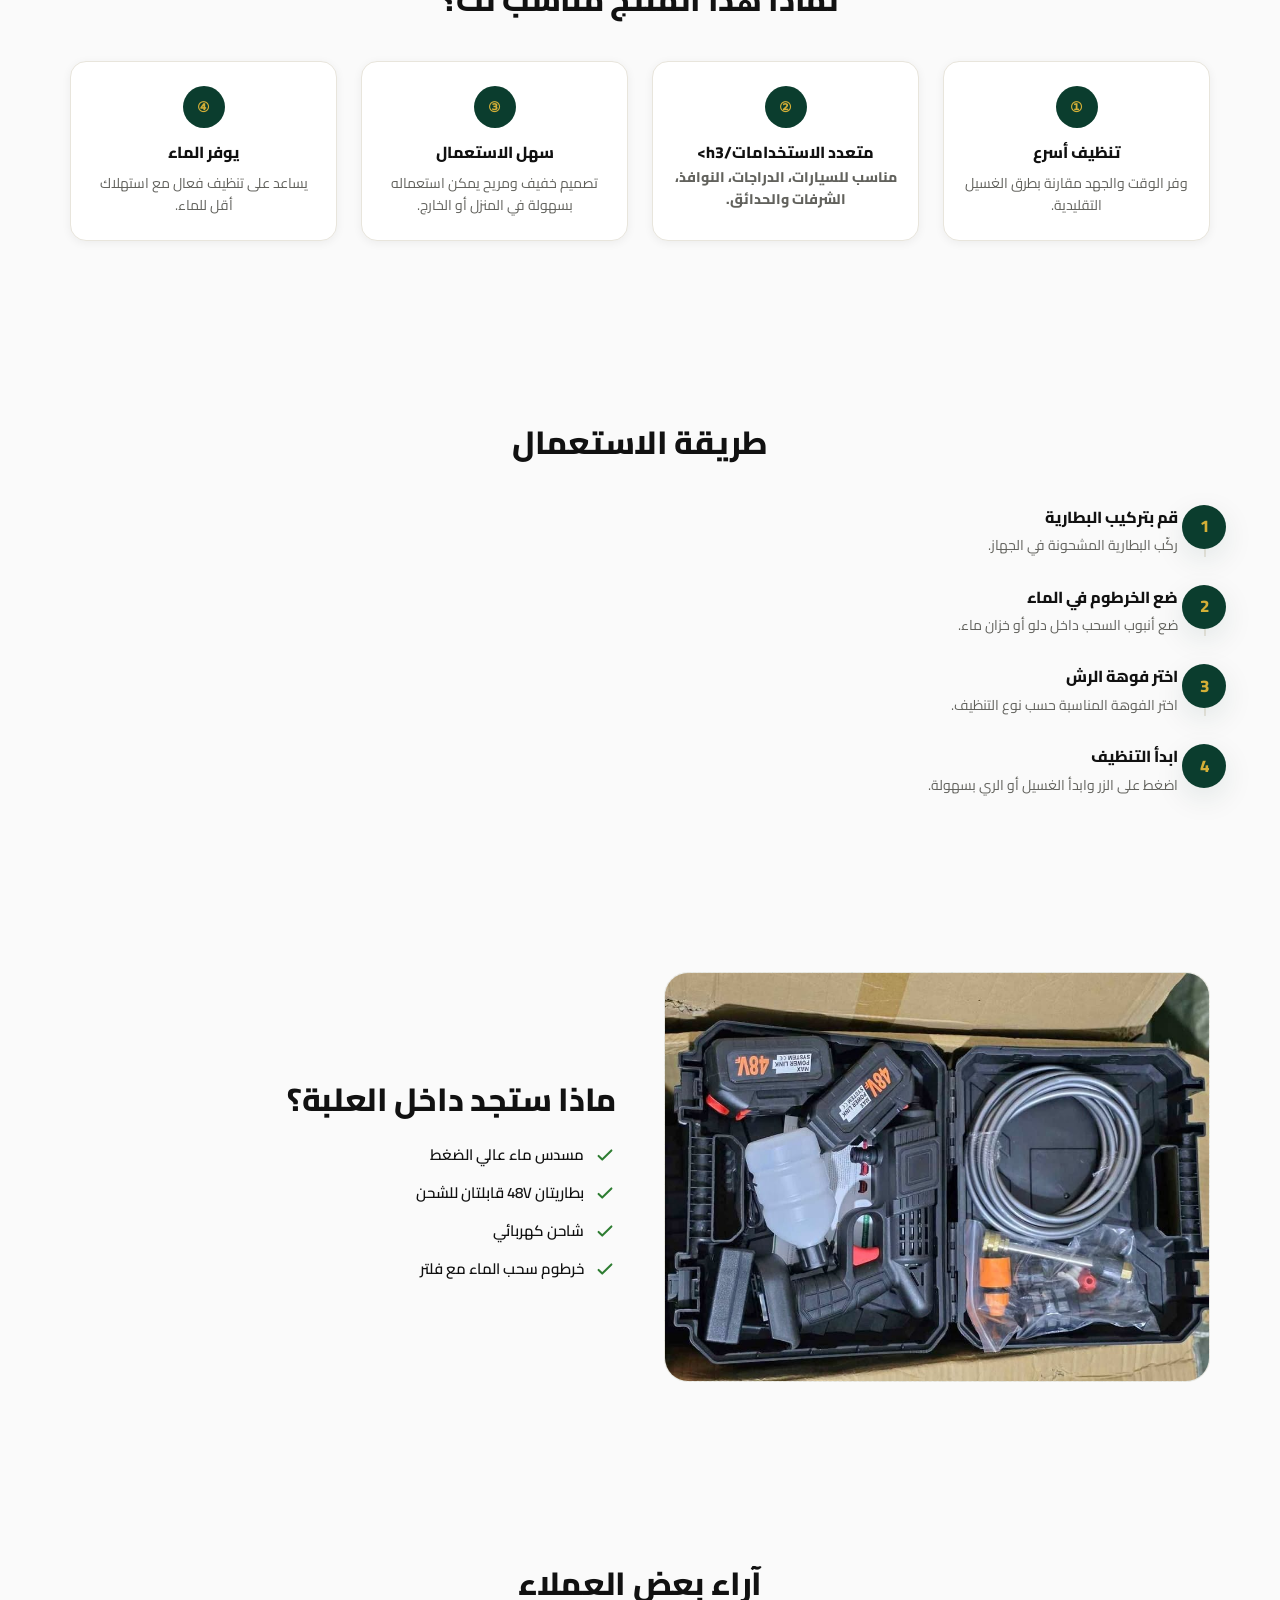
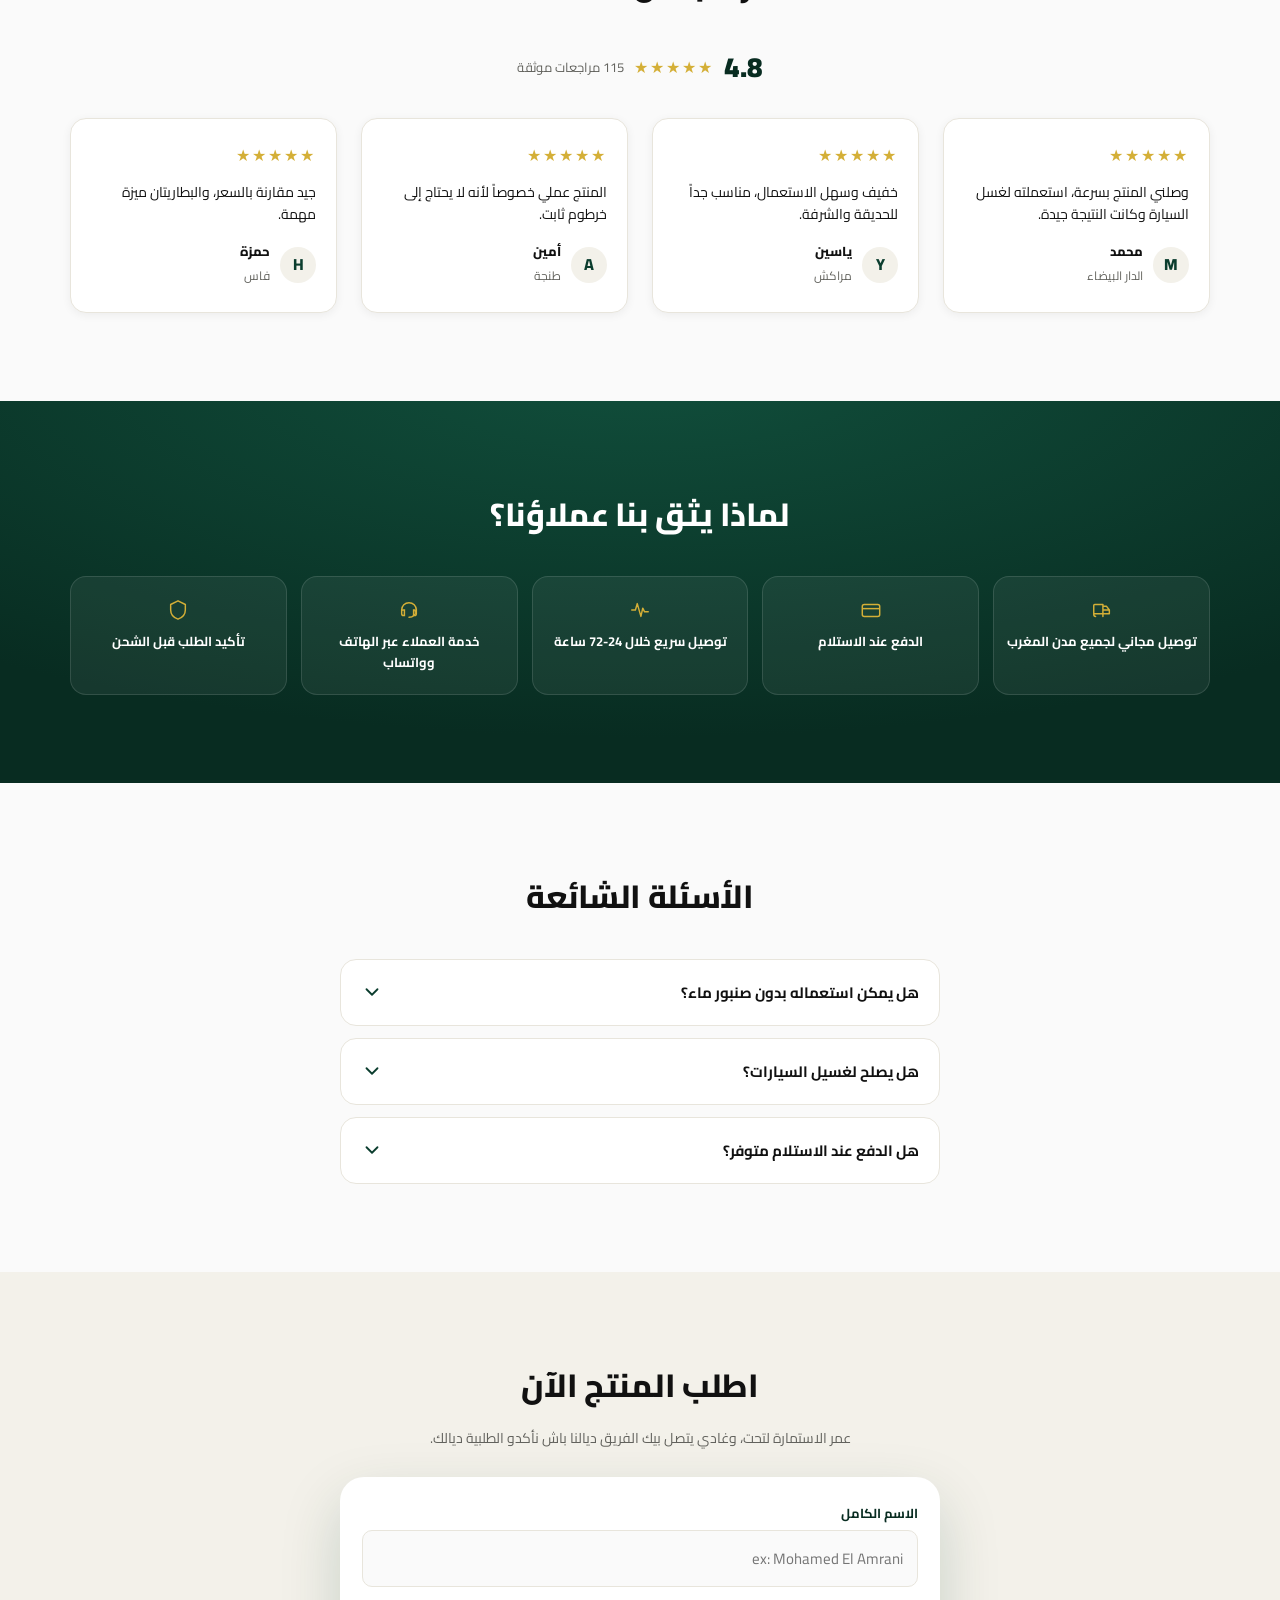
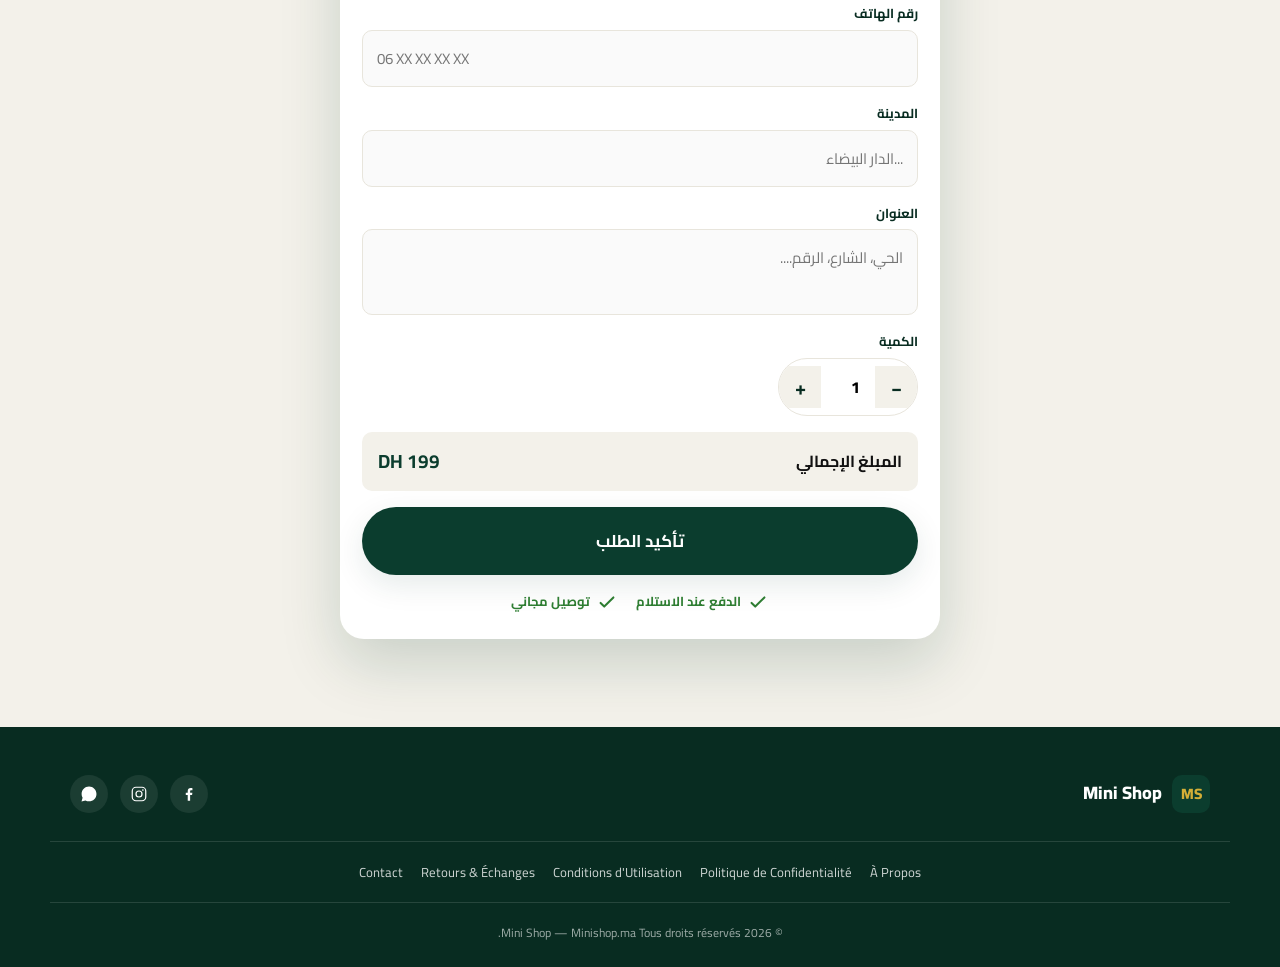
==== commit 37b79bb5: "Update review author avatars in index.html" ====
--- a/index.html
+++ b/index.html
@@ -375,7 +375,7 @@
           <div class="stars" aria-hidden="true">★★★★★</div>
           <p class="review-card__text">وصلني المنتج بسرعة، استعملته لغسل السيارة وكانت النتيجة جيدة.</p>
           <div class="review-card__author">
-            <span class="avatar">A</span>
+            <span class="avatar">M</span>
             <div>
               <strong>محمد</strong>
               <span class="review-card__city">الدار البيضاء</span>
@@ -386,7 +386,7 @@
           <div class="stars" aria-hidden="true">★★★★★</div>
           <p class="review-card__text">خفيف وسهل الاستعمال، مناسب جداً للحديقة والشرفة.</p>
           <div class="review-card__author">
-            <span class="avatar">B</span>
+            <span class="avatar">Y</span>
             <div>
               <strong>ياسين</strong>
               <span class="review-card__city">مراكش</span>
@@ -397,7 +397,7 @@
           <div class="stars" aria-hidden="true">★★★★★</div>
           <p class="review-card__text">المنتج عملي خصوصاً لأنه لا يحتاج إلى خرطوم ثابت.</p>
           <div class="review-card__author">
-            <span class="avatar">C</span>
+            <span class="avatar">A</span>
             <div>
               <strong>أمين</strong>
               <span class="review-card__city">طنجة</span>
@@ -408,7 +408,7 @@
           <div class="stars" aria-hidden="true">★★★★★</div>
           <p class="review-card__text">جيد مقارنة بالسعر، والبطاريتان ميزة مهمة.</p>
           <div class="review-card__author">
-            <span class="avatar">D</span>
+            <span class="avatar">H</span>
             <div>
               <strong>حمزة</strong>
               <span class="review-card__city">فاس</span>
